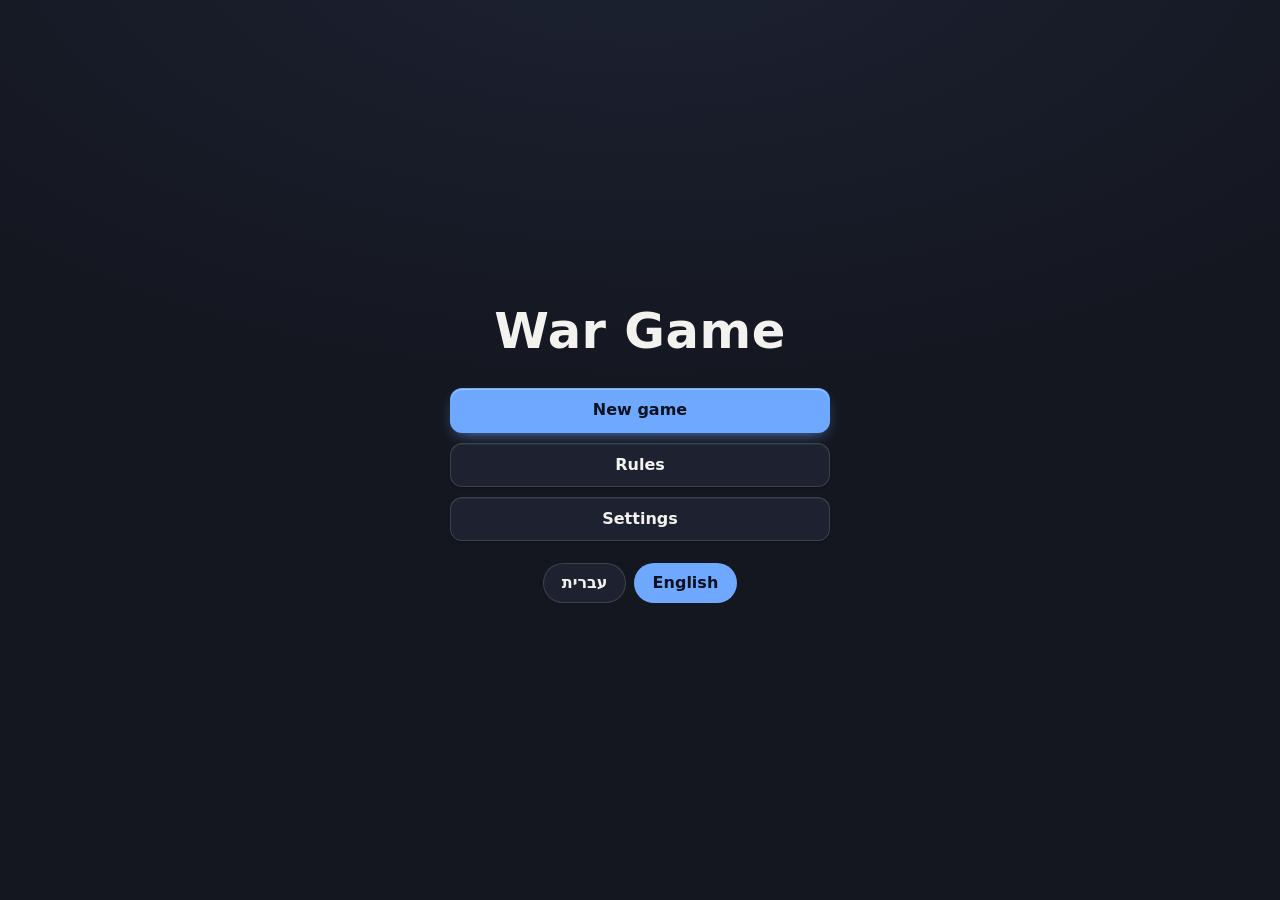
==== src/index.html @ ca71f58c "First push: the version 1 build in docs, a Pages deploy workflow, sources mid-way to version 2 Co-Au" ====
<!DOCTYPE html>
<html lang="en" dir="ltr">
<head>
<meta charset="utf-8">
<meta name="viewport" content="width=device-width, initial-scale=1, viewport-fit=cover, user-scalable=no">
<meta name="apple-mobile-web-app-capable" content="yes">
<meta name="apple-mobile-web-app-status-bar-style" content="black-translucent">
<meta name="mobile-web-app-capable" content="yes">
<meta name="format-detection" content="telephone=no">
<meta name="color-scheme" content="dark">
<meta name="theme-color" content="#141720">
<title>War Game</title>
<link rel="stylesheet" href="style.css">
</head>
<body>

<div id="app">

  <!-- ============================================================= menu -->
  <section id="screen-menu" class="screen screen--menu is-active">
    <div class="menu">
      <h1 class="menu-title" data-i18n="app.title"></h1>
      <div class="menu-buttons">
        <button type="button" id="btn-new" class="btn btn--primary btn--wide" data-i18n="menu.newGame"></button>
        <button type="button" id="btn-continue" class="btn btn--wide" data-i18n="menu.continue" hidden></button>
        <button type="button" id="btn-rules" class="btn btn--wide" data-i18n="menu.rules"></button>
        <button type="button" id="btn-settings" class="btn btn--wide" data-i18n="menu.settings"></button>
      </div>
      <div class="lang-switch" id="lang-switch-menu"></div>
    </div>
  </section>

  <!-- ============================================================= game -->
  <section id="screen-game" class="screen screen--game">
    <div class="game">
      <div class="board-wrap">
        <div id="board" class="board">
          <div id="squares" class="squares"></div>
          <div id="pieces" class="layer pieces"></div>
          <div id="marks" class="layer marks"></div>
          <div id="fx" class="layer fx"></div>
          <div id="banner" class="banner" aria-hidden="true"></div>
        </div>
      </div>

      <aside class="panel">
        <div class="panel-top">
          <div class="turn-line">
            <span id="turn-swatch" class="swatch"></span>
            <span id="turn-name" class="turn-name"></span>
            <span id="turn-number" class="turn-number"></span>
          </div>
          <div class="combo">
            <div class="combo-row">
              <span class="combo-label" data-i18n="panel.used"></span>
              <span id="combo-used" class="chips"></span>
            </div>
            <div class="combo-row">
              <span class="combo-label" data-i18n="panel.available"></span>
              <span id="combo-avail" class="chips"></span>
            </div>
          </div>
          <p id="panel-msg" class="panel-msg" aria-live="polite"></p>
        </div>
        <div class="panel-actions">
          <button type="button" id="btn-heal" class="btn btn--heal" data-i18n="action.heal" hidden></button>
          <button type="button" id="btn-endturn" class="btn btn--primary" data-i18n="game.endTurn"></button>
          <button type="button" id="btn-undo" class="btn" data-i18n="game.undo"></button>
          <button type="button" id="btn-gamemenu" class="btn" data-i18n="game.menu"></button>
        </div>
      </aside>
    </div>
  </section>

  <!-- ============================================================ rules -->
  <section id="screen-rules" class="screen screen--doc">
    <header class="doc-head">
      <button type="button" class="btn btn--ghost btn-back" data-go="menu">
        <span class="icon-back" aria-hidden="true">&#8592;</span>
        <span data-i18n="common.back"></span>
      </button>
      <h2 data-i18n="rules.title"></h2>
    </header>
    <div id="rules-body" class="doc-body"></div>
  </section>

  <!-- ========================================================= settings -->
  <section id="screen-settings" class="screen screen--doc">
    <header class="doc-head">
      <button type="button" class="btn btn--ghost btn-back" data-go="menu">
        <span class="icon-back" aria-hidden="true">&#8592;</span>
        <span data-i18n="common.back"></span>
      </button>
      <h2 data-i18n="settings.title"></h2>
    </header>

    <div class="doc-body">

      <section class="card">
        <h3 data-i18n="settings.language"></h3>
        <div class="lang-switch" id="lang-switch-settings"></div>
      </section>

      <section class="card">
        <h3 data-i18n="settings.presets"></h3>
        <div class="presets" id="presets"></div>
      </section>

      <section class="card">
        <h3 data-i18n="settings.colors"></h3>
        <div class="fields">
          <label class="field">
            <span data-i18n="settings.p0"></span>
            <input type="color" id="set-p0">
          </label>
          <label class="field">
            <span data-i18n="settings.p1"></span>
            <input type="color" id="set-p1">
          </label>
          <label class="field">
            <span data-i18n="settings.sqLight"></span>
            <input type="color" id="set-light">
          </label>
          <label class="field">
            <span data-i18n="settings.sqDark"></span>
            <input type="color" id="set-dark">
          </label>
        </div>
        <label class="switch">
          <input type="checkbox" id="set-random">
          <span data-i18n="settings.randomBoard"></span>
        </label>
        <button type="button" id="btn-reshuffle" class="btn btn--small" data-i18n="settings.reshuffle"></button>
      </section>

      <section class="card">
        <h3 data-i18n="settings.display"></h3>
        <label class="switch">
          <input type="checkbox" id="set-anim">
          <span data-i18n="settings.animations"></span>
        </label>
        <label class="switch">
          <input type="checkbox" id="set-coords">
          <span data-i18n="settings.coordinates"></span>
        </label>
      </section>

      <section class="card">
        <h3 data-i18n="settings.gameRules"></h3>
        <label class="switch">
          <input type="checkbox" id="set-diagfire">
          <span data-i18n="settings.diagonalFire"></span>
        </label>
        <label class="switch">
          <input type="checkbox" id="set-jump">
          <span data-i18n="settings.knightsJump"></span>
        </label>
        <p class="note" data-i18n="settings.rulesNote"></p>
      </section>

      <section class="card">
        <h3 data-i18n="settings.transfer"></h3>
        <p class="note" data-i18n="settings.exportHint"></p>
        <textarea id="export-code" class="code" rows="3" readonly dir="ltr" spellcheck="false"></textarea>
        <div class="row">
          <button type="button" id="btn-export" class="btn btn--small" data-i18n="settings.export"></button>
          <button type="button" id="btn-copy" class="btn btn--small" data-i18n="settings.copy"></button>
        </div>
        <p class="note" data-i18n="settings.importHint"></p>
        <textarea id="import-code" class="code" rows="3" dir="ltr" spellcheck="false"
                  autocapitalize="off" autocomplete="off" autocorrect="off"></textarea>
        <div class="row">
          <button type="button" id="btn-import" class="btn btn--small" data-i18n="settings.import"></button>
          <button type="button" id="btn-paste" class="btn btn--small" data-i18n="settings.paste"></button>
        </div>
        <p id="transfer-msg" class="note note--live" aria-live="polite"></p>
      </section>

    </div>
  </section>

  <!-- ===================================================== merge dialog -->
  <div id="overlay-merge" class="overlay" hidden>
    <div class="dialog" role="dialog" aria-modal="true">
      <h2 data-i18n="merge.title"></h2>
      <div id="merge-piece" class="merge-piece"></div>
      <p data-i18n="merge.text"></p>
      <div id="merge-choices" class="merge-choices"></div>
      <button type="button" id="btn-merge-skip" class="btn btn--wide" data-i18n="merge.keep"></button>
    </div>
  </div>

  <!-- ======================================================== game over -->
  <div id="overlay-over" class="overlay" hidden>
    <div class="dialog dialog--over" role="dialog" aria-modal="true">
      <div id="over-swatch" class="swatch swatch--big"></div>
      <h2 id="over-title"></h2>
      <button type="button" id="btn-again" class="btn btn--primary btn--wide" data-i18n="over.playAgain"></button>
      <button type="button" id="btn-over-menu" class="btn btn--wide" data-i18n="game.menu"></button>
    </div>
  </div>

</div>

<script src="i18n.js"></script>
<script src="icons.js"></script>
<script src="engine.js"></script>
<script src="ui.js"></script>
</body>
</html>
---- src/style.css ----
/* =====================================================================
   War Game - all styles.
   Logical properties everywhere, so the interface mirrors in Hebrew.
   The board itself is always direction: ltr and never mirrors.
   ===================================================================== */

/* ------------------------------------------------------------- tokens -- */

:root {
  /* set from the settings by ui.js */
  --p0: #efe6cf;
  --p0-outline: #1b1d24;
  --p1: #2f3550;
  --p1-outline: #f5f3ee;
  --sq-light: #efe0c3;
  --sq-dark: #a97e57;

  /* the shell */
  --bg: #141720;
  --bg-2: #1e2230;
  --bg-3: #272c3c;
  --fg: #f3f2ef;
  --muted: #a3abbd;
  --line: rgba(255, 255, 255, 0.14);
  --accent: #6fa8ff;
  --accent-ink: #0b1220;
  --accent-soft: rgba(111, 168, 255, 0.34);
  --danger: #e75b4d;
  --danger-soft: rgba(231, 91, 77, 0.34);
  --fire: #eb9b26;
  --fire-soft: rgba(235, 155, 38, 0.34);
  --heal: #4fc38c;

  /* one family for every mark drawn on a square */
  --ring-w: calc(var(--sq) * 0.055);
  --ring-glow: calc(var(--sq) * 0.2);

  /* viewport in px, kept fresh by ui.js; the fallbacks work on their own */
  --vh: 100vh;
  --vw: 100vw;
  /* one board square in px, set by ui.js */
  --sq: 40px;
}

* { box-sizing: border-box; }

html, body {
  margin: 0;
  padding: 0;
  height: 100%;
  background: var(--bg);
  color: var(--fg);
}

body {
  font-family: system-ui, -apple-system, "Segoe UI", Arial, sans-serif;
  font-size: 16px;
  line-height: 1.4;
  overscroll-behavior: none;
}

#app {
  position: fixed;
  inset: 0;
  display: flex;
  touch-action: manipulation;
  -webkit-tap-highlight-color: transparent;
  padding-block-start: env(safe-area-inset-top);
  padding-block-end: env(safe-area-inset-bottom);
  padding-inline-start: env(safe-area-inset-left);
  padding-inline-end: env(safe-area-inset-right);
  background:
    radial-gradient(120% 90% at 50% -10%, #1d2233 0%, var(--bg) 60%);
}

/* ------------------------------------------------------------ screens -- */

.screen { display: none; flex: 1 1 auto; min-width: 0; min-height: 0; }
.screen.is-active { display: flex; }

/* -------------------------------------------------------------- menu --- */

.screen--menu.is-active {
  align-items: center;
  justify-content: center;
  padding: 20px;
}

.menu {
  display: flex;
  flex-direction: column;
  gap: 22px;
  inline-size: min(380px, 100%);
  text-align: center;
}

.menu-title {
  margin: 0;
  font-size: clamp(2rem, 7vw, 3.1rem);
  font-weight: 800;
  letter-spacing: 0.01em;
}

.menu-buttons { display: flex; flex-direction: column; gap: 10px; }

.lang-switch { display: flex; gap: 8px; justify-content: center; flex-wrap: wrap; }

/* ------------------------------------------------------------ buttons -- */

.btn {
  appearance: none;
  -webkit-appearance: none;
  font: inherit;
  font-weight: 600;
  color: var(--fg);
  background: var(--bg-2);
  border: 1px solid var(--line);
  border-radius: 12px;
  padding: 0.62em 1.05em;
  min-block-size: 44px;
  cursor: pointer;
  touch-action: manipulation;
  text-align: center;
  box-shadow:
    inset 0 1px 0 rgba(255, 255, 255, 0.06),
    0 1px 2px rgba(0, 0, 0, 0.3);
  transition: background 0.15s ease, opacity 0.15s ease, box-shadow 0.15s ease;
}
.btn:hover { background: var(--bg-3); }
.btn:active {
  background: var(--bg-3);
  transform: translateY(1px);
  box-shadow: inset 0 1px 2px rgba(0, 0, 0, 0.35);
}
.btn:focus-visible { outline: 2px solid var(--accent); outline-offset: 2px; }
.btn:disabled { opacity: 0.32; cursor: default; transform: none; box-shadow: none; }
.btn--primary {
  background: var(--accent);
  color: var(--accent-ink);
  border-color: transparent;
  font-weight: 700;
  box-shadow:
    inset 0 1px 0 rgba(255, 255, 255, 0.35),
    0 6px 16px -7px rgba(111, 168, 255, 0.85);
}
.btn--primary:hover { background: #8bb9ff; }
.btn--heal {
  background: var(--heal);
  color: #06231a;
  border-color: transparent;
  box-shadow:
    inset 0 1px 0 rgba(255, 255, 255, 0.3),
    0 6px 16px -7px rgba(79, 195, 140, 0.8);
}
.btn--ghost { background: transparent; border-color: transparent; box-shadow: none; }
.btn--wide { inline-size: 100%; }
.btn--small { min-block-size: 38px; padding: 0.42em 0.85em; font-size: 0.92rem; }

.lang-btn {
  appearance: none;
  -webkit-appearance: none;
  font: inherit;
  font-weight: 600;
  color: var(--fg);
  background: var(--bg-2);
  border: 1px solid var(--line);
  border-radius: 999px;
  padding: 0.45em 1.1em;
  min-block-size: 40px;
  cursor: pointer;
}
.lang-btn.is-on { background: var(--accent); color: var(--accent-ink); border-color: transparent; }

.icon-back { display: inline-block; margin-inline-end: 6px; }
[dir="rtl"] .icon-back { transform: scaleX(-1); }

/* --------------------------------------------------------- game layout - */

.game {
  flex: 1 1 auto;
  display: flex;
  align-items: center;
  justify-content: center;
  gap: 14px;
  padding: 10px;
  min-inline-size: 0;
  min-block-size: 0;
  overflow: hidden;
}

.board-wrap {
  --board-size: max(180px, min(calc(var(--vh) - 22px), calc(var(--vw) - 330px)));
  flex: 0 0 auto;
  inline-size: var(--board-size);
  block-size: var(--board-size);
}

.panel {
  flex: 0 1 280px;
  min-inline-size: 190px;
  max-inline-size: 320px;
  max-block-size: 100%;
  display: flex;
  flex-direction: column;
  justify-content: space-between;
  gap: 14px;
  overflow-y: auto;
}

@media (orientation: portrait) {
  .game { flex-direction: column; gap: 10px; }
  .board-wrap {
    --board-size: max(180px, min(calc(var(--vw) - 18px), calc(var(--vh) - 250px)));
  }
  .panel {
    flex: 0 0 auto;
    inline-size: min(100%, 560px);
    max-inline-size: none;
  }
  .panel-actions .btn { flex: 1 1 22%; }
  .panel-actions .btn--primary { flex: 1 1 22%; }
}

/* ---------------------------------------------------------- the board -- */

.board {
  /* the frame is the border: the squares fill the padding box, so the
     square size ui.js measures stays the width of the grid itself */
  --frame-w: clamp(4px, calc(var(--board-size, 480px) * 0.018), 11px);
  position: relative;
  direction: ltr;
  inline-size: 100%;
  block-size: 100%;
  border: var(--frame-w) solid transparent;
  border-radius: 16px;
  background-image: linear-gradient(155deg, #4a5166 0%, #262c3c 46%, #151925 100%);
  overflow: hidden;
  box-shadow:
    0 22px 50px -14px rgba(0, 0, 0, 0.72),
    0 0 0 1px rgba(0, 0, 0, 0.55),
    inset 0 1px 0 rgba(255, 255, 255, 0.1);
  touch-action: manipulation;
  -webkit-user-select: none;
  user-select: none;
  -webkit-touch-callout: none;
}

/* the board sinks into its frame */
.board::after {
  content: "";
  position: absolute;
  inset: 0;
  pointer-events: none;
  z-index: 3;
  box-shadow:
    inset 0 0 0 1px rgba(0, 0, 0, 0.38),
    inset 0 7px 12px -8px rgba(0, 0, 0, 0.75),
    inset 0 -7px 12px -8px rgba(0, 0, 0, 0.45);
}

.squares {
  position: absolute;
  inset: 0;
  display: grid;
  grid-template-columns: repeat(8, 1fr);
  grid-template-rows: repeat(8, 1fr);
}

.sq { position: relative; }
.sq--light { background: var(--sq-light); }
.sq--dark { background: var(--sq-dark); }

.layer { position: absolute; inset: 0; pointer-events: none; }

/* coordinates */
.coord {
  position: absolute;
  font-size: calc(var(--sq) * 0.16);
  font-weight: 600;
  letter-spacing: 0.02em;
  line-height: 1;
  opacity: 0.45;
  pointer-events: none;
}
.coord--file { inset-block-end: 6%; inset-inline-end: 8%; }
.coord--rank { inset-block-start: 6%; inset-inline-start: 8%; }
.sq--light .coord { color: rgba(0, 0, 0, 0.8); }
.sq--dark .coord { color: rgba(255, 255, 255, 0.9); }
.board:not(.board--coords) .coord { display: none; }

/* selection and hover */
.sq--sel {
  box-shadow:
    inset 0 0 0 var(--ring-w) var(--accent),
    inset 0 0 var(--ring-glow) var(--accent-soft);
}
@media (hover: hover) {
  .sq--act:hover::before {
    content: "";
    position: absolute;
    inset: 8%;
    border-radius: 50%;
    box-shadow:
      inset 0 0 0 calc(var(--ring-w) * 0.6) rgba(255, 255, 255, 0.5),
      inset 0 0 var(--ring-glow) rgba(255, 255, 255, 0.16);
  }
}

/* ------------------------------------------------------------- pieces -- */

.pc {
  position: absolute;
  inset-block-start: 0;
  left: 0;
  inline-size: 12.5%;
  block-size: 12.5%;
  display: flex;
  align-items: center;
  justify-content: center;
  transition: transform 0.26s cubic-bezier(0.3, 0.7, 0.3, 1), opacity 0.22s linear;
}
.pc--used .piece { opacity: 0.45; filter: saturate(0.65); }

.piece {
  position: relative;
  display: block;
  inline-size: 88%;
  block-size: 88%;
  filter: drop-shadow(0 2px 3px rgba(0, 0, 0, 0.45));
}
.piece[data-owner="0"] { color: var(--p0); --piece-outline: var(--p0-outline); }
.piece[data-owner="1"] { color: var(--p1); --piece-outline: var(--p1-outline); }

.glyph { display: block; inline-size: 100%; block-size: 100%; overflow: visible; }
.piece > .glyph { position: absolute; inset: 0; }

.piece-sub {
  position: absolute;
  inset-block-start: -7%;
  inset-inline-end: -7%;
  inline-size: 44%;
  block-size: 44%;
}

/* a small pill in the piece's own outline tone: dark on a light piece,
   light on a dark one, so it always reads without shouting */
.badge {
  position: absolute;
  inset-block-end: -3%;
  inset-inline-start: -3%;
  min-inline-size: 34%;
  block-size: 30%;
  display: flex;
  align-items: center;
  justify-content: center;
  padding: 0 0.3em;
  border-radius: 999px;
  background: var(--piece-outline, #171a22);
  box-shadow: 0 0 0 1px rgba(0, 0, 0, 0.22);
  font-size: calc(var(--sq) * 0.2);
  font-weight: 700;
  line-height: 1;
  letter-spacing: -0.01em;
  font-variant-numeric: tabular-nums;
}
.badge--hurt {
  background: #e3a92f;
  color: #2a1a03;
  box-shadow: 0 0 0 1px rgba(0, 0, 0, 0.3);
}

/* -------------------------------------------------------- move marks --- */

.mark {
  position: absolute;
  inset-block-start: 0;
  left: 0;
  inline-size: 12.5%;
  block-size: 12.5%;
}
.mark--move::after {
  content: "";
  position: absolute;
  inset: 38%;
  border-radius: 50%;
  background: rgba(255, 255, 255, 0.8);
  box-shadow:
    0 0 0 1px rgba(0, 0, 0, 0.2),
    0 0 var(--ring-glow) rgba(255, 255, 255, 0.35),
    0 1px 3px rgba(0, 0, 0, 0.4);
}
.mark--attack::after,
.mark--fire::after {
  content: "";
  position: absolute;
  inset: 7%;
  border-radius: 50%;
  border: var(--ring-w) solid var(--danger);
  box-shadow:
    0 0 var(--ring-glow) var(--danger-soft),
    inset 0 0 var(--ring-glow) var(--danger-soft);
}
.mark--fire::after {
  border-color: var(--fire);
  box-shadow:
    0 0 var(--ring-glow) var(--fire-soft),
    inset 0 0 var(--ring-glow) var(--fire-soft);
}
.bowmark {
  position: absolute;
  inset-block-start: 2%;
  inset-inline-end: 2%;
  inline-size: 32%;
  block-size: 32%;
  color: var(--fire);
  --piece-outline: #2a1a05;
  /* the bow itself takes the tap, so a target that may be both attacked and
     fired at still offers the two */
  pointer-events: auto;
  cursor: pointer;
}

/* ---------------------------------------------------------- the panel -- */

.panel-top { display: flex; flex-direction: column; gap: 12px; }

.turn-line {
  display: flex;
  align-items: center;
  gap: 10px;
  background: var(--bg-2);
  border: 1px solid var(--line);
  border-radius: 14px;
  padding: 11px 13px;
  font-weight: 700;
  box-shadow:
    inset 0 1px 0 rgba(255, 255, 255, 0.05),
    0 2px 10px -6px rgba(0, 0, 0, 0.8);
}
.turn-name { flex: 1 1 auto; }
.turn-number { color: var(--muted); font-weight: 600; font-size: 0.9rem; }

.swatch {
  display: inline-block;
  inline-size: 1.25em;
  block-size: 1.25em;
  border-radius: 7px;
  border: 1px solid rgba(255, 255, 255, 0.4);
  flex: 0 0 auto;
}
.swatch--big {
  inline-size: 56px;
  block-size: 56px;
  border-radius: 16px;
  margin-inline: auto;
}

.combo { display: flex; flex-direction: column; gap: 8px; }
.combo-row { display: flex; align-items: center; gap: 8px; flex-wrap: wrap; }
.combo-label { color: var(--muted); font-size: 0.85rem; min-inline-size: 5.5em; }
.chips { display: flex; gap: 6px; flex-wrap: wrap; }

.chip {
  display: inline-flex;
  align-items: center;
  gap: 6px;
  padding: 4px 10px 4px 6px;
  border-radius: 999px;
  background: rgba(255, 255, 255, 0.07);
  border: 1px solid rgba(255, 255, 255, 0.06);
  font-size: 0.85rem;
  font-weight: 600;
}
[dir="rtl"] .chip { padding: 4px 6px 4px 10px; }
.chip--dim { opacity: 0.4; }
.chip-ico {
  position: relative;
  display: block;
  inline-size: 1.65em;
  block-size: 1.65em;
  flex: 0 0 auto;
  color: var(--fg);
  --piece-outline: rgba(0, 0, 0, 0.6);
}

.panel-msg {
  margin: 0;
  min-block-size: 1.3em;
  color: var(--muted);
  font-size: 0.9rem;
  line-height: 1.35;
}

.panel-actions { display: flex; flex-wrap: wrap; gap: 10px; }
.panel-actions .btn { flex: 1 1 45%; }
.panel-actions .btn--primary { flex: 1 1 100%; }
.panel-actions .btn--heal { flex: 1 1 100%; }

/* ----------------------------------------------- rules and settings ---- */

.screen--doc.is-active { flex-direction: column; }

.doc-head {
  display: flex;
  align-items: center;
  gap: 10px;
  padding: 10px 14px;
  border-block-end: 1px solid var(--line);
  flex: 0 0 auto;
}
.doc-head h2 { margin: 0; font-size: 1.15rem; }

.doc-body {
  flex: 1 1 auto;
  overflow-y: auto;
  -webkit-overflow-scrolling: touch;
  padding: 16px 16px 40px;
  inline-size: 100%;
  max-inline-size: 780px;
  margin-inline: auto;
}

.doc-body h3 {
  margin: 1.5em 0 0.4em;
  font-size: 1.1rem;
  color: var(--accent);
}
.doc-body h3:first-child { margin-block-start: 0.2em; }
.doc-body p { margin: 0 0 0.7em; line-height: 1.7; color: #e2e3e8; text-align: start; }
.doc-body ul { margin: 0 0 1em; padding-inline-start: 1.25em; line-height: 1.7; color: #e2e3e8; }
.doc-body li { margin-block-end: 0.25em; }

.rules-table { inline-size: 100%; border-collapse: collapse; margin: 0.3em 0 1em; }
.rules-table th,
.rules-table td {
  text-align: start;
  padding: 9px 10px;
  border-block-end: 1px solid var(--line);
}
.rules-table th { color: var(--muted); font-size: 0.85rem; font-weight: 600; }
.rules-table .num { text-align: center; font-variant-numeric: tabular-nums; }
.rules-table .cell-piece { display: flex; align-items: center; gap: 8px; font-weight: 600; }

.combo-list { display: flex; flex-direction: column; gap: 7px; margin: 0.3em 0 1em; }
.combo-item {
  display: flex;
  align-items: center;
  gap: 8px;
  flex-wrap: wrap;
  background: rgba(255, 255, 255, 0.05);
  border-radius: 12px;
  padding: 8px 10px;
}
.combo-plus { color: var(--muted); }

.card {
  background: var(--bg-2);
  border: 1px solid var(--line);
  border-radius: 16px;
  padding: 14px;
  margin-block-end: 14px;
  display: flex;
  flex-direction: column;
  gap: 10px;
}
.card h3 { margin: 0; font-size: 1rem; color: var(--fg); }

.fields { display: grid; grid-template-columns: repeat(auto-fit, minmax(160px, 1fr)); gap: 10px; }
.field {
  display: flex;
  align-items: center;
  justify-content: space-between;
  gap: 10px;
  background: rgba(255, 255, 255, 0.05);
  border-radius: 12px;
  padding: 8px 10px;
  font-size: 0.92rem;
}
.field input[type="color"] {
  inline-size: 56px;
  block-size: 34px;
  padding: 0;
  border: 1px solid var(--line);
  border-radius: 8px;
  background: none;
  cursor: pointer;
  flex: 0 0 auto;
}

.switch { display: flex; align-items: center; gap: 10px; cursor: pointer; font-size: 0.95rem; }
.switch input { inline-size: 22px; block-size: 22px; accent-color: var(--accent); flex: 0 0 auto; }

.presets { display: grid; grid-template-columns: repeat(auto-fit, minmax(120px, 1fr)); gap: 8px; }
.preset {
  appearance: none;
  -webkit-appearance: none;
  font: inherit;
  font-weight: 600;
  color: var(--fg);
  background: var(--bg-3);
  border: 1px solid var(--line);
  border-radius: 12px;
  padding: 8px;
  cursor: pointer;
  display: flex;
  align-items: center;
  gap: 8px;
  min-block-size: 44px;
}
.preset-swatches { display: flex; flex: 0 0 auto; border-radius: 6px; overflow: hidden; }
.preset-swatches i { inline-size: 12px; block-size: 22px; display: block; }

.note { margin: 0; color: var(--muted); font-size: 0.85rem; line-height: 1.5; }
.note--live { min-block-size: 1.2em; color: var(--accent); }

.code {
  inline-size: 100%;
  font-family: ui-monospace, "SFMono-Regular", Menlo, Consolas, monospace;
  font-size: 0.8rem;
  line-height: 1.4;
  color: var(--fg);
  background: #11141d;
  border: 1px solid var(--line);
  border-radius: 10px;
  padding: 8px;
  resize: vertical;
  word-break: break-all;
}
.row { display: flex; gap: 8px; flex-wrap: wrap; }

/* ---------------------------------------------------------- overlays --- */

.overlay {
  position: absolute;
  inset: 0;
  z-index: 20;
  display: flex;
  align-items: center;
  justify-content: center;
  padding: 16px;
  background: rgba(8, 10, 16, 0.74);
  -webkit-backdrop-filter: blur(3px);
  backdrop-filter: blur(3px);
}
.overlay[hidden] { display: none; }

.dialog {
  inline-size: min(430px, 100%);
  max-block-size: 100%;
  overflow-y: auto;
  background: var(--bg-2);
  border: 1px solid var(--line);
  border-radius: 20px;
  padding: 18px;
  display: flex;
  flex-direction: column;
  gap: 12px;
  text-align: center;
  box-shadow: 0 20px 60px rgba(0, 0, 0, 0.55);
}
.dialog h2 { margin: 0; font-size: 1.25rem; }
.dialog p { margin: 0; color: var(--muted); font-size: 0.92rem; line-height: 1.5; }

.merge-piece {
  position: relative;
  inline-size: 92px;
  block-size: 92px;
  margin-inline: auto;
  display: flex;
  align-items: center;
  justify-content: center;
}
.merge-choices { display: flex; gap: 8px; }
.merge-choice {
  appearance: none;
  -webkit-appearance: none;
  font: inherit;
  color: var(--fg);
  flex: 1 1 0;
  display: flex;
  flex-direction: column;
  align-items: center;
  gap: 6px;
  padding: 10px 6px;
  border-radius: 14px;
  border: 1px solid var(--line);
  background: rgba(255, 255, 255, 0.05);
  cursor: pointer;
}
.merge-choice:hover { background: rgba(255, 255, 255, 0.1); }
.merge-choice .chip-ico {
  inline-size: 44px;
  block-size: 44px;
  color: var(--p-cur, var(--fg));
  --piece-outline: var(--p-cur-outline, rgba(0, 0, 0, 0.6));
}
.merge-name { font-weight: 700; font-size: 0.95rem; }
.merge-stats {
  font-size: 0.74rem;
  color: var(--muted);
  line-height: 1.4;
  font-variant-numeric: tabular-nums;
}

/* ------------------------------------------------------------ effects -- */

.fx { overflow: hidden; }

.float {
  position: absolute;
  font-weight: 800;
  font-size: calc(var(--sq) * 0.4);
  line-height: 1;
  color: #fff;
  text-shadow: 0 1px 3px rgba(0, 0, 0, 0.85);
  animation: floatUp 0.72s ease-out forwards;
  white-space: nowrap;
}
.float--loss { color: #ff8d7f; }
.float--heal { color: #7bf0bb; }

@keyframes floatUp {
  0% { opacity: 0; transform: translate(-50%, -30%) scale(0.85); }
  18% { opacity: 1; }
  100% { opacity: 0; transform: translate(-50%, -165%) scale(1.05); }
}

.shot {
  position: absolute;
  block-size: calc(var(--sq) * 0.085);
  border-radius: 99px;
  background: linear-gradient(90deg, rgba(235, 155, 38, 0), var(--fire));
  transform-origin: 0 50%;
  animation: shotFly 0.26s ease-out forwards;
}
@keyframes shotFly {
  from { transform: rotate(var(--ang)) scaleX(0); opacity: 0.2; }
  to { transform: rotate(var(--ang)) scaleX(1); opacity: 1; }
}

.hitflash {
  position: absolute;
  inset-block-start: 0;
  left: 0;
  inline-size: 12.5%;
  block-size: 12.5%;
  border-radius: 12%;
  background: rgba(255, 255, 255, 0.65);
  animation: flashOut 0.3s ease-out forwards;
}
@keyframes flashOut {
  from { opacity: 0.8; }
  to { opacity: 0; }
}

.ring {
  position: absolute;
  border-radius: 50%;
  border: calc(var(--sq) * 0.06) solid var(--heal);
  animation: ringPulse 0.55s ease-out forwards;
}
@keyframes ringPulse {
  from { transform: scale(0.45); opacity: 0.95; }
  to { transform: scale(1.3); opacity: 0; }
}

.spark {
  position: absolute;
  inline-size: calc(var(--sq) * 0.13);
  block-size: calc(var(--sq) * 0.13);
  border-radius: 50%;
  animation: sparkOut 0.5s ease-out forwards;
}
@keyframes sparkOut {
  from { transform: translate(-50%, -50%) scale(1); opacity: 1; }
  to { transform: translate(calc(-50% + var(--dx)), calc(-50% + var(--dy))) scale(0.2); opacity: 0; }
}

.banner {
  position: absolute;
  inset-block-start: 41%;
  left: 0;
  right: 0;
  block-size: 18%;
  display: flex;
  align-items: center;
  justify-content: center;
  font-size: calc(var(--sq) * 0.5);
  font-weight: 800;
  opacity: 0;
  pointer-events: none;
  box-shadow: 0 6px 24px rgba(0, 0, 0, 0.4);
}
.banner.is-on { animation: bannerSweep 0.75s ease-in-out; }
@keyframes bannerSweep {
  0% { opacity: 0; transform: translateX(-24%); }
  22% { opacity: 1; transform: none; }
  72% { opacity: 1; transform: none; }
  100% { opacity: 0; transform: translateX(24%); }
}

.heal-btn {
  position: absolute;
  inset-block-start: 0;
  left: 0;
  inline-size: 12.5%;
  block-size: 12.5%;
  /* only the pill takes the tap, so the rest of the square still deselects */
  pointer-events: none;
  display: flex;
  align-items: flex-end;
  justify-content: center;
  padding-block-end: 2%;
  background: none;
  border: 0;
  cursor: pointer;
}
.heal-btn span {
  display: block;
  pointer-events: auto;
  padding: 0.15em 0.55em;
  border-radius: 999px;
  background: var(--heal);
  color: #06231a;
  font-size: calc(var(--sq) * 0.24);
  font-weight: 800;
  line-height: 1.5;
  box-shadow: 0 2px 6px rgba(0, 0, 0, 0.5);
  white-space: nowrap;
}

/* --------------------------------------------------- motion switches --- */

.no-anim *,
.no-anim *::before,
.no-anim *::after {
  animation: none !important;
  transition: none !important;
}

@media (prefers-reduced-motion: reduce) {
  *, *::before, *::after {
    animation: none !important;
    transition: none !important;
  }
}
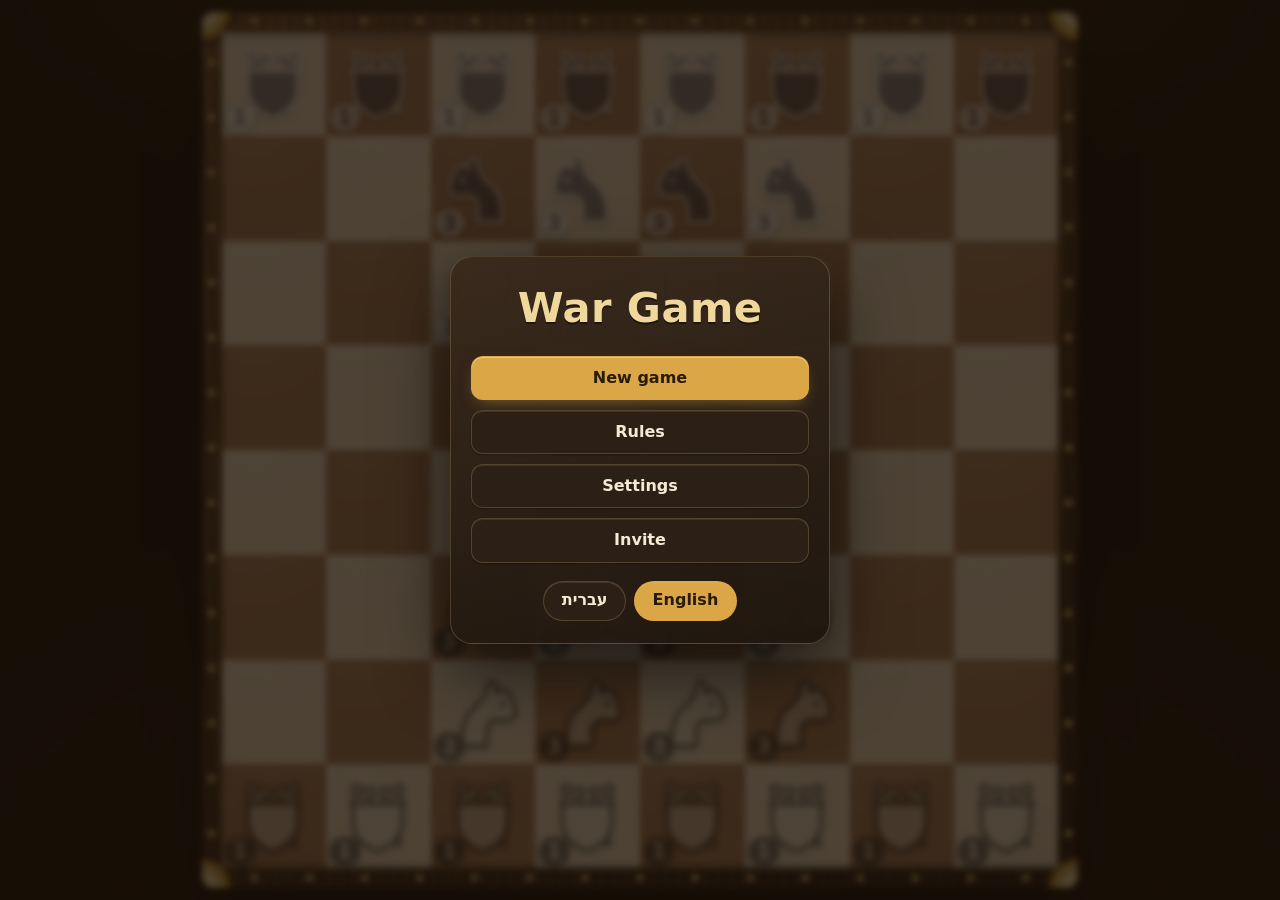
==== commit a1b38a21: "Version 2: health and strength, path movement, archers at range 2 that move and fire, one-window ove" ====
--- a/src/index.html
+++ b/src/index.html
@@ -5,182 +5,227 @@
 <meta name="viewport" content="width=device-width, initial-scale=1, viewport-fit=cover, user-scalable=no">
 <meta name="apple-mobile-web-app-capable" content="yes">
 <meta name="apple-mobile-web-app-status-bar-style" content="black-translucent">
+<meta name="apple-mobile-web-app-title" content="War Game">
 <meta name="mobile-web-app-capable" content="yes">
+<meta name="application-name" content="War Game">
 <meta name="format-detection" content="telephone=no">
 <meta name="color-scheme" content="dark">
-<meta name="theme-color" content="#141720">
+<meta name="theme-color" content="#141821">
 <title>War Game</title>
+<link rel="manifest" href="manifest.webmanifest">
+<link rel="apple-touch-icon" href="icons/apple-touch-icon.png">
+<link rel="icon" href="icons/icon-192.png">
 <link rel="stylesheet" href="style.css">
 </head>
 <body>
 
 <div id="app">
 
-  <!-- ============================================================= menu -->
-  <section id="screen-menu" class="screen screen--menu is-active">
-    <div class="menu">
+  <!-- ====================================================== the board -->
+  <div class="stage">
+    <div class="board-wrap">
+      <div id="board" class="board">
+        <div id="squares" class="squares"></div>
+        <div id="pieces" class="layer pieces"></div>
+        <div id="marks" class="layer marks"></div>
+        <div id="fx" class="layer fx"></div>
+        <div id="ribbon" class="ribbon" aria-hidden="true"><span></span></div>
+      </div>
+    </div>
+
+    <aside id="panel" class="panel" hidden>
+      <div class="panel-top">
+        <div class="turn-line">
+          <span id="turn-swatch" class="swatch"></span>
+          <span id="turn-name" class="turn-name"></span>
+          <span id="turn-number" class="turn-number"></span>
+          <button type="button" id="btn-palette" class="iconbtn" data-i18n-title="game.appearance">
+            <svg viewBox="0 0 24 24" aria-hidden="true" focusable="false">
+              <path d="M12 3a9 9 0 1 0 0 18c1.1 0 1.8-.8 1.8-1.7 0-.5-.2-.9-.5-1.2-.3-.3-.5-.7-.5-1.1 0-.9.8-1.7 1.7-1.7H16c2.8 0 5-2.2 5-5 0-4-4-7.3-9-7.3z"
+                    fill="none" stroke="currentColor" stroke-width="1.7" stroke-linejoin="round"/>
+              <circle cx="7.6" cy="12" r="1.25" fill="currentColor"/>
+              <circle cx="9.9" cy="8.1" r="1.25" fill="currentColor"/>
+              <circle cx="14.4" cy="7.7" r="1.25" fill="currentColor"/>
+              <circle cx="17.5" cy="11" r="1.25" fill="currentColor"/>
+            </svg>
+          </button>
+          <button type="button" id="btn-share" class="iconbtn" data-i18n-title="game.share">
+            <svg viewBox="0 0 24 24" aria-hidden="true" focusable="false">
+              <circle cx="18" cy="5.5" r="2.6" fill="none" stroke="currentColor" stroke-width="1.7"/>
+              <circle cx="6" cy="12" r="2.6" fill="none" stroke="currentColor" stroke-width="1.7"/>
+              <circle cx="18" cy="18.5" r="2.6" fill="none" stroke="currentColor" stroke-width="1.7"/>
+              <path d="M8.4 10.8 15.6 6.8 M8.4 13.2 15.6 17.2" fill="none"
+                    stroke="currentColor" stroke-width="1.7" stroke-linecap="round"/>
+            </svg>
+          </button>
+        </div>
+        <div class="combo">
+          <div class="combo-row">
+            <span class="combo-label" data-i18n="panel.used"></span>
+            <span id="combo-used" class="chips"></span>
+          </div>
+          <div class="combo-row">
+            <span class="combo-label" data-i18n="panel.available"></span>
+            <span id="combo-avail" class="chips"></span>
+          </div>
+        </div>
+        <p id="panel-msg" class="panel-msg" aria-live="polite"></p>
+      </div>
+      <div class="panel-actions">
+        <button type="button" id="btn-heal" class="btn btn--heal" data-i18n="action.heal" hidden></button>
+        <button type="button" id="btn-endturn" class="btn btn--primary" data-i18n="game.endTurn"></button>
+        <button type="button" id="btn-undo" class="btn" data-i18n="game.undo"></button>
+        <button type="button" id="btn-gamemenu" class="btn" data-i18n="game.menu"></button>
+      </div>
+    </aside>
+  </div>
+
+  <!-- ======================================================= the menu -->
+  <div id="ov-menu" class="overlay overlay--menu" hidden>
+    <div class="menu card-pop" role="dialog" aria-modal="true">
       <h1 class="menu-title" data-i18n="app.title"></h1>
-      <div class="menu-buttons">
+      <div class="menu-buttons" id="menu-buttons">
         <button type="button" id="btn-new" class="btn btn--primary btn--wide" data-i18n="menu.newGame"></button>
-        <button type="button" id="btn-continue" class="btn btn--wide" data-i18n="menu.continue" hidden></button>
+        <button type="button" id="btn-resume" class="btn btn--wide" data-i18n="menu.resume" hidden></button>
         <button type="button" id="btn-rules" class="btn btn--wide" data-i18n="menu.rules"></button>
         <button type="button" id="btn-settings" class="btn btn--wide" data-i18n="menu.settings"></button>
+        <button type="button" id="btn-invite" class="btn btn--wide" data-i18n="menu.invite"></button>
+      </div>
+      <div class="menu-confirm" id="menu-confirm" hidden>
+        <p data-i18n="menu.confirmNew"></p>
+        <button type="button" id="btn-new-yes" class="btn btn--primary btn--wide" data-i18n="menu.confirmStart"></button>
+        <button type="button" id="btn-new-no" class="btn btn--wide" data-i18n="menu.confirmBack"></button>
       </div>
       <div class="lang-switch" id="lang-switch-menu"></div>
     </div>
-  </section>
-
-  <!-- ============================================================= game -->
-  <section id="screen-game" class="screen screen--game">
-    <div class="game">
-      <div class="board-wrap">
-        <div id="board" class="board">
-          <div id="squares" class="squares"></div>
-          <div id="pieces" class="layer pieces"></div>
-          <div id="marks" class="layer marks"></div>
-          <div id="fx" class="layer fx"></div>
-          <div id="banner" class="banner" aria-hidden="true"></div>
-        </div>
-      </div>
-
-      <aside class="panel">
-        <div class="panel-top">
-          <div class="turn-line">
-            <span id="turn-swatch" class="swatch"></span>
-            <span id="turn-name" class="turn-name"></span>
-            <span id="turn-number" class="turn-number"></span>
-          </div>
-          <div class="combo">
-            <div class="combo-row">
-              <span class="combo-label" data-i18n="panel.used"></span>
-              <span id="combo-used" class="chips"></span>
-            </div>
-            <div class="combo-row">
-              <span class="combo-label" data-i18n="panel.available"></span>
-              <span id="combo-avail" class="chips"></span>
-            </div>
-          </div>
-          <p id="panel-msg" class="panel-msg" aria-live="polite"></p>
-        </div>
-        <div class="panel-actions">
-          <button type="button" id="btn-heal" class="btn btn--heal" data-i18n="action.heal" hidden></button>
-          <button type="button" id="btn-endturn" class="btn btn--primary" data-i18n="game.endTurn"></button>
-          <button type="button" id="btn-undo" class="btn" data-i18n="game.undo"></button>
-          <button type="button" id="btn-gamemenu" class="btn" data-i18n="game.menu"></button>
-        </div>
-      </aside>
-    </div>
-  </section>
-
-  <!-- ============================================================ rules -->
-  <section id="screen-rules" class="screen screen--doc">
-    <header class="doc-head">
-      <button type="button" class="btn btn--ghost btn-back" data-go="menu">
-        <span class="icon-back" aria-hidden="true">&#8592;</span>
-        <span data-i18n="common.back"></span>
-      </button>
-      <h2 data-i18n="rules.title"></h2>
-    </header>
-    <div id="rules-body" class="doc-body"></div>
-  </section>
-
-  <!-- ========================================================= settings -->
-  <section id="screen-settings" class="screen screen--doc">
-    <header class="doc-head">
-      <button type="button" class="btn btn--ghost btn-back" data-go="menu">
-        <span class="icon-back" aria-hidden="true">&#8592;</span>
-        <span data-i18n="common.back"></span>
-      </button>
-      <h2 data-i18n="settings.title"></h2>
-    </header>
-
-    <div class="doc-body">
-
-      <section class="card">
-        <h3 data-i18n="settings.language"></h3>
-        <div class="lang-switch" id="lang-switch-settings"></div>
-      </section>
-
-      <section class="card">
-        <h3 data-i18n="settings.presets"></h3>
-        <div class="presets" id="presets"></div>
-      </section>
-
-      <section class="card">
-        <h3 data-i18n="settings.colors"></h3>
-        <div class="fields">
-          <label class="field">
-            <span data-i18n="settings.p0"></span>
-            <input type="color" id="set-p0">
-          </label>
-          <label class="field">
-            <span data-i18n="settings.p1"></span>
-            <input type="color" id="set-p1">
-          </label>
-          <label class="field">
-            <span data-i18n="settings.sqLight"></span>
-            <input type="color" id="set-light">
-          </label>
-          <label class="field">
-            <span data-i18n="settings.sqDark"></span>
-            <input type="color" id="set-dark">
-          </label>
-        </div>
-        <label class="switch">
-          <input type="checkbox" id="set-random">
-          <span data-i18n="settings.randomBoard"></span>
-        </label>
-        <button type="button" id="btn-reshuffle" class="btn btn--small" data-i18n="settings.reshuffle"></button>
-      </section>
-
-      <section class="card">
-        <h3 data-i18n="settings.display"></h3>
-        <label class="switch">
-          <input type="checkbox" id="set-anim">
-          <span data-i18n="settings.animations"></span>
-        </label>
-        <label class="switch">
-          <input type="checkbox" id="set-coords">
-          <span data-i18n="settings.coordinates"></span>
-        </label>
-      </section>
-
-      <section class="card">
-        <h3 data-i18n="settings.gameRules"></h3>
-        <label class="switch">
-          <input type="checkbox" id="set-diagfire">
-          <span data-i18n="settings.diagonalFire"></span>
-        </label>
-        <label class="switch">
-          <input type="checkbox" id="set-jump">
-          <span data-i18n="settings.knightsJump"></span>
-        </label>
-        <p class="note" data-i18n="settings.rulesNote"></p>
-      </section>
-
-      <section class="card">
-        <h3 data-i18n="settings.transfer"></h3>
-        <p class="note" data-i18n="settings.exportHint"></p>
-        <textarea id="export-code" class="code" rows="3" readonly dir="ltr" spellcheck="false"></textarea>
-        <div class="row">
-          <button type="button" id="btn-export" class="btn btn--small" data-i18n="settings.export"></button>
-          <button type="button" id="btn-copy" class="btn btn--small" data-i18n="settings.copy"></button>
-        </div>
-        <p class="note" data-i18n="settings.importHint"></p>
-        <textarea id="import-code" class="code" rows="3" dir="ltr" spellcheck="false"
-                  autocapitalize="off" autocomplete="off" autocorrect="off"></textarea>
-        <div class="row">
-          <button type="button" id="btn-import" class="btn btn--small" data-i18n="settings.import"></button>
-          <button type="button" id="btn-paste" class="btn btn--small" data-i18n="settings.paste"></button>
-        </div>
-        <p id="transfer-msg" class="note note--live" aria-live="polite"></p>
-      </section>
-
-    </div>
-  </section>
-
-  <!-- ===================================================== merge dialog -->
-  <div id="overlay-merge" class="overlay" hidden>
+  </div>
+
+  <!-- ====================================================== the rules -->
+  <div id="ov-rules" class="overlay overlay--sheet" hidden>
+    <section class="sheet" role="dialog" aria-modal="true">
+      <header class="sheet-head">
+        <h2 data-i18n="rules.title"></h2>
+        <button type="button" class="iconbtn btn-close" data-close="rules" data-i18n-title="common.close">
+          <svg viewBox="0 0 24 24" aria-hidden="true" focusable="false">
+            <path d="M6 6 18 18 M18 6 6 18" fill="none" stroke="currentColor"
+                  stroke-width="2" stroke-linecap="round"/>
+          </svg>
+        </button>
+      </header>
+      <div id="rules-body" class="doc-body"></div>
+    </section>
+  </div>
+
+  <!-- =================================================== the settings -->
+  <div id="ov-settings" class="overlay overlay--drawer" hidden>
+    <section class="drawer" role="dialog" aria-modal="true">
+      <header class="sheet-head">
+        <h2 data-i18n="settings.title"></h2>
+        <button type="button" class="iconbtn btn-close" data-close="settings" data-i18n-title="common.close">
+          <svg viewBox="0 0 24 24" aria-hidden="true" focusable="false">
+            <path d="M6 6 18 18 M18 6 6 18" fill="none" stroke="currentColor"
+                  stroke-width="2" stroke-linecap="round"/>
+          </svg>
+        </button>
+      </header>
+
+      <div class="drawer-body" id="settings-body">
+
+        <section class="card" id="card-appearance">
+          <h3 data-i18n="settings.appearance"></h3>
+          <div class="themes" id="themes"></div>
+
+          <h4 data-i18n="settings.colors"></h4>
+          <div class="fields">
+            <label class="field">
+              <span data-i18n="settings.p0"></span>
+              <input type="color" id="set-p0">
+            </label>
+            <label class="field">
+              <span data-i18n="settings.p1"></span>
+              <input type="color" id="set-p1">
+            </label>
+            <label class="field">
+              <span data-i18n="settings.sqLight"></span>
+              <input type="color" id="set-light">
+            </label>
+            <label class="field">
+              <span data-i18n="settings.sqDark"></span>
+              <input type="color" id="set-dark">
+            </label>
+          </div>
+
+          <h4 data-i18n="settings.presets"></h4>
+          <div class="presets" id="presets"></div>
+
+          <label class="switch">
+            <input type="checkbox" id="set-random">
+            <span data-i18n="settings.randomBoard"></span>
+          </label>
+          <button type="button" id="btn-reshuffle" class="btn btn--small" data-i18n="settings.reshuffle"></button>
+
+          <label class="switch">
+            <input type="checkbox" id="set-anim">
+            <span data-i18n="settings.animations"></span>
+          </label>
+          <label class="switch">
+            <input type="checkbox" id="set-coords">
+            <span data-i18n="settings.coordinates"></span>
+          </label>
+        </section>
+
+        <section class="card">
+          <h3 data-i18n="settings.rules"></h3>
+          <label class="switch">
+            <input type="checkbox" id="set-diagmoves">
+            <span data-i18n="settings.diagonalMoves"></span>
+          </label>
+          <p class="note" data-i18n="settings.rulesNote"></p>
+        </section>
+
+        <section class="card">
+          <h3 data-i18n="settings.language"></h3>
+          <div class="lang-switch" id="lang-switch-settings"></div>
+        </section>
+
+        <section class="card">
+          <h3 data-i18n="settings.transfer"></h3>
+          <p class="note" data-i18n="settings.exportHint"></p>
+          <textarea id="export-code" class="code" rows="3" readonly dir="ltr" spellcheck="false"></textarea>
+          <div class="row">
+            <button type="button" id="btn-export" class="btn btn--small" data-i18n="settings.export"></button>
+            <button type="button" id="btn-copy" class="btn btn--small" data-i18n="settings.copy"></button>
+          </div>
+          <p class="note" data-i18n="settings.importHint"></p>
+          <textarea id="import-code" class="code" rows="3" dir="ltr" spellcheck="false"
+                    autocapitalize="off" autocomplete="off" autocorrect="off"></textarea>
+          <div class="row">
+            <button type="button" id="btn-import" class="btn btn--small" data-i18n="settings.import"></button>
+            <button type="button" id="btn-paste" class="btn btn--small" data-i18n="settings.paste"></button>
+          </div>
+          <p id="transfer-msg" class="note note--live" aria-live="polite"></p>
+        </section>
+
+      </div>
+    </section>
+  </div>
+
+  <!-- ===================================================== the invite -->
+  <div id="ov-invite" class="overlay" hidden>
+    <div class="dialog" role="dialog" aria-modal="true">
+      <h2 data-i18n="invite.title"></h2>
+      <div class="row row--center" id="invite-tabs">
+        <button type="button" id="btn-invite-game" class="btn btn--small" data-i18n="invite.shareGame" hidden></button>
+      </div>
+      <pre id="invite-text" class="code invite-text"></pre>
+      <p id="invite-msg" class="note note--live" aria-live="polite"></p>
+      <button type="button" id="btn-invite-copy" class="btn btn--primary btn--wide" data-i18n="invite.copy"></button>
+      <button type="button" class="btn btn--wide" data-close="invite" data-i18n="common.close"></button>
+    </div>
+  </div>
+
+  <!-- ====================================================== the merge -->
+  <div id="ov-merge" class="overlay" hidden>
     <div class="dialog" role="dialog" aria-modal="true">
       <h2 data-i18n="merge.title"></h2>
       <div id="merge-piece" class="merge-piece"></div>
@@ -190,8 +235,8 @@
     </div>
   </div>
 
-  <!-- ======================================================== game over -->
-  <div id="overlay-over" class="overlay" hidden>
+  <!-- ================================================== the game over -->
+  <div id="ov-over" class="overlay" hidden>
     <div class="dialog dialog--over" role="dialog" aria-modal="true">
       <div id="over-swatch" class="swatch swatch--big"></div>
       <h2 id="over-title"></h2>
@@ -203,6 +248,7 @@
 </div>
 
 <script src="i18n.js"></script>
+<script src="themes.js"></script>
 <script src="icons.js"></script>
 <script src="engine.js"></script>
 <script src="ui.js"></script>
--- a/src/style.css
+++ b/src/style.css
@@ -2,6 +2,16 @@
    War Game - all styles.
    Logical properties everywhere, so the interface mirrors in Hebrew.
    The board itself is always direction: ltr and never mirrors.
+
+   Order: tokens, shell, stage and board, pieces, marks, panel, overlays
+   (menu card, rules sheet, settings drawer, dialogs), form widgets,
+   EFFECTS (the animations), THEME SHELL (the tone of the page and the
+   panel per theme), THEME DECORATION (the board of each theme),
+   motion switches.
+
+   Every surface, every text color and every corner radius here is a token,
+   so a theme block can turn the whole interface parchment, paper, neon or
+   candy without touching the rules above it.
    ===================================================================== */
 
 /* ------------------------------------------------------------- tokens -- */
@@ -16,7 +26,7 @@
   --sq-dark: #a97e57;
 
   /* the shell */
-  --bg: #141720;
+  --bg: #141821;
   --bg-2: #1e2230;
   --bg-3: #272c3c;
   --fg: #f3f2ef;
@@ -31,16 +41,64 @@
   --fire-soft: rgba(235, 155, 38, 0.34);
   --heal: #4fc38c;
 
+  /* surfaces, text and shape - every theme block rewrites these */
+  --fg-2: #e2e3e8;
+  --soft: rgba(255, 255, 255, 0.055);
+  --soft-2: rgba(255, 255, 255, 0.12);
+  --card-bg: rgba(23, 27, 38, 0.92);
+  --code-bg: #11141d;
+  --scrim: rgba(8, 10, 16, 0.72);
+  --btn-inset: inset 0 1px 0 rgba(255, 255, 255, 0.06);
+  --btn-drop: 0 1px 2px rgba(0, 0, 0, 0.3);
+  --ov-shadow: 0 26px 70px rgba(0, 0, 0, 0.6);
+  --r-btn: 12px;
+  --r-pill: 999px;
+  --r-card: 20px;
+  --r-board: 16px;
+  --app-bg: radial-gradient(120% 90% at 50% -10%, #1d2233 0%, var(--bg) 60%);
+  --board-shadow:
+    0 22px 50px -14px rgba(0, 0, 0, 0.72),
+    0 0 0 1px rgba(0, 0, 0, 0.55),
+    inset 0 1px 0 rgba(255, 255, 255, 0.1);
+  --frame-mult: 0.019;
+  --frame-max: 12px;
+
+  /* the piece in its square and the badges on it */
+  --pc-size: 80%;
+  --pc-shadow: drop-shadow(0 2px 3px rgba(0, 0, 0, 0.45));
+  --pc-shadow-hi: drop-shadow(0 6px 8px rgba(0, 0, 0, 0.55));
+  /* --badge-bg and --badge-fg are deliberately left unset: a badge falls back
+     to the owner's own outline color, and only a theme that wants one fixed
+     badge for both players sets them */
+  --badge-ring: 0 0 0 1px rgba(0, 0, 0, 0.25);
+  --badge-r: 999px;
+  --hurt-bg: #e3a92f;
+  --hurt-fg: #2a1a03;
+  --str-bg: #7a1f1f;
+  --str-fg: #ffe9e0;
+
   /* one family for every mark drawn on a square */
   --ring-w: calc(var(--sq) * 0.055);
   --ring-glow: calc(var(--sq) * 0.2);
+  --dot-core: #fff;
+  --dot-halo: rgba(0, 0, 0, 0.45);
 
   /* viewport in px, kept fresh by ui.js; the fallbacks work on their own */
   --vh: 100vh;
   --vw: 100vw;
   /* one board square in px, set by ui.js */
   --sq: 40px;
-}
+
+  /* room the panel takes beside the board and under it */
+  --side-space: 330px;
+  --below-space: 250px;
+
+  --ov-fast: 0.16s;
+  --ov-slow: 0.23s;
+}
+
+/* with no game running the board has the whole stage to itself */
+body.no-game { --side-space: 48px; --below-space: 48px; }
 
 * { box-sizing: border-box; }
 
@@ -69,41 +127,9 @@
   padding-block-end: env(safe-area-inset-bottom);
   padding-inline-start: env(safe-area-inset-left);
   padding-inline-end: env(safe-area-inset-right);
-  background:
-    radial-gradient(120% 90% at 50% -10%, #1d2233 0%, var(--bg) 60%);
-}
-
-/* ------------------------------------------------------------ screens -- */
-
-.screen { display: none; flex: 1 1 auto; min-width: 0; min-height: 0; }
-.screen.is-active { display: flex; }
-
-/* -------------------------------------------------------------- menu --- */
-
-.screen--menu.is-active {
-  align-items: center;
-  justify-content: center;
-  padding: 20px;
-}
-
-.menu {
-  display: flex;
-  flex-direction: column;
-  gap: 22px;
-  inline-size: min(380px, 100%);
-  text-align: center;
-}
-
-.menu-title {
-  margin: 0;
-  font-size: clamp(2rem, 7vw, 3.1rem);
-  font-weight: 800;
-  letter-spacing: 0.01em;
-}
-
-.menu-buttons { display: flex; flex-direction: column; gap: 10px; }
-
-.lang-switch { display: flex; gap: 8px; justify-content: center; flex-wrap: wrap; }
+  background: var(--app-bg);
+  transition: background 0.3s ease;
+}
 
 /* ------------------------------------------------------------ buttons -- */
 
@@ -115,16 +141,15 @@
   color: var(--fg);
   background: var(--bg-2);
   border: 1px solid var(--line);
-  border-radius: 12px;
+  border-radius: var(--r-btn);
   padding: 0.62em 1.05em;
   min-block-size: 44px;
   cursor: pointer;
   touch-action: manipulation;
   text-align: center;
-  box-shadow:
-    inset 0 1px 0 rgba(255, 255, 255, 0.06),
-    0 1px 2px rgba(0, 0, 0, 0.3);
-  transition: background 0.15s ease, opacity 0.15s ease, box-shadow 0.15s ease;
+  box-shadow: var(--btn-inset), var(--btn-drop);
+  transition: background 0.15s ease, opacity 0.15s ease,
+              box-shadow 0.15s ease, transform 0.11s ease;
 }
 .btn:hover { background: var(--bg-3); }
 .btn:active {
@@ -141,9 +166,9 @@
   font-weight: 700;
   box-shadow:
     inset 0 1px 0 rgba(255, 255, 255, 0.35),
-    0 6px 16px -7px rgba(111, 168, 255, 0.85);
-}
-.btn--primary:hover { background: #8bb9ff; }
+    0 6px 16px -7px var(--accent-soft);
+}
+.btn--primary:hover { filter: brightness(1.12); }
 .btn--heal {
   background: var(--heal);
   color: #06231a;
@@ -152,10 +177,32 @@
     inset 0 1px 0 rgba(255, 255, 255, 0.3),
     0 6px 16px -7px rgba(79, 195, 140, 0.8);
 }
-.btn--ghost { background: transparent; border-color: transparent; box-shadow: none; }
 .btn--wide { inline-size: 100%; }
 .btn--small { min-block-size: 38px; padding: 0.42em 0.85em; font-size: 0.92rem; }
-
+.btn--small.is-on { background: var(--accent); color: var(--accent-ink); border-color: transparent; }
+
+.iconbtn {
+  appearance: none;
+  -webkit-appearance: none;
+  flex: 0 0 auto;
+  inline-size: 36px;
+  block-size: 36px;
+  display: inline-flex;
+  align-items: center;
+  justify-content: center;
+  padding: 0;
+  color: var(--fg);
+  background: var(--soft);
+  border: 1px solid var(--line);
+  border-radius: calc(var(--r-btn) - 2px);
+  cursor: pointer;
+  transition: background 0.15s ease, transform 0.12s ease;
+}
+.iconbtn:hover { background: var(--soft-2); transform: translateY(-1px); }
+.iconbtn:focus-visible { outline: 2px solid var(--accent); outline-offset: 2px; }
+.iconbtn svg { inline-size: 21px; block-size: 21px; display: block; }
+
+.lang-switch { display: flex; gap: 8px; justify-content: center; flex-wrap: wrap; }
 .lang-btn {
   appearance: none;
   -webkit-appearance: none;
@@ -164,19 +211,17 @@
   color: var(--fg);
   background: var(--bg-2);
   border: 1px solid var(--line);
-  border-radius: 999px;
+  border-radius: var(--r-pill);
   padding: 0.45em 1.1em;
   min-block-size: 40px;
   cursor: pointer;
+  box-shadow: var(--btn-inset);
 }
 .lang-btn.is-on { background: var(--accent); color: var(--accent-ink); border-color: transparent; }
 
-.icon-back { display: inline-block; margin-inline-end: 6px; }
-[dir="rtl"] .icon-back { transform: scaleX(-1); }
-
-/* --------------------------------------------------------- game layout - */
-
-.game {
+/* --------------------------------------------------- stage and board --- */
+
+.stage {
   flex: 1 1 auto;
   display: flex;
   align-items: center;
@@ -189,56 +234,31 @@
 }
 
 .board-wrap {
-  --board-size: max(180px, min(calc(var(--vh) - 22px), calc(var(--vw) - 330px)));
+  --board-size: max(180px, min(calc(var(--vh) - 24px), calc(var(--vw) - var(--side-space))));
   flex: 0 0 auto;
   inline-size: var(--board-size);
   block-size: var(--board-size);
-}
-
-.panel {
-  flex: 0 1 280px;
-  min-inline-size: 190px;
-  max-inline-size: 320px;
-  max-block-size: 100%;
-  display: flex;
-  flex-direction: column;
-  justify-content: space-between;
-  gap: 14px;
-  overflow-y: auto;
-}
-
-@media (orientation: portrait) {
-  .game { flex-direction: column; gap: 10px; }
-  .board-wrap {
-    --board-size: max(180px, min(calc(var(--vw) - 18px), calc(var(--vh) - 250px)));
-  }
-  .panel {
-    flex: 0 0 auto;
-    inline-size: min(100%, 560px);
-    max-inline-size: none;
-  }
-  .panel-actions .btn { flex: 1 1 22%; }
-  .panel-actions .btn--primary { flex: 1 1 22%; }
-}
-
-/* ---------------------------------------------------------- the board -- */
+  /* no transition on the size: ui.js measures the square from the board and
+     a size in flight would leave --sq behind */
+}
 
 .board {
   /* the frame is the border: the squares fill the padding box, so the
      square size ui.js measures stays the width of the grid itself */
-  --frame-w: clamp(4px, calc(var(--board-size, 480px) * 0.018), 11px);
+  --frame-w: clamp(4px, calc(var(--board-size, 480px) * var(--frame-mult)), var(--frame-max));
   position: relative;
   direction: ltr;
   inline-size: 100%;
   block-size: 100%;
   border: var(--frame-w) solid transparent;
-  border-radius: 16px;
+  border-radius: var(--r-board);
+  /* the frame is the transparent border: every background layer is laid out
+     over the border box, so a theme can decorate the band itself */
+  background-origin: border-box;
+  background-clip: border-box;
   background-image: linear-gradient(155deg, #4a5166 0%, #262c3c 46%, #151925 100%);
   overflow: hidden;
-  box-shadow:
-    0 22px 50px -14px rgba(0, 0, 0, 0.72),
-    0 0 0 1px rgba(0, 0, 0, 0.55),
-    inset 0 1px 0 rgba(255, 255, 255, 0.1);
+  box-shadow: var(--board-shadow);
   touch-action: manipulation;
   -webkit-user-select: none;
   user-select: none;
@@ -251,11 +271,11 @@
   position: absolute;
   inset: 0;
   pointer-events: none;
-  z-index: 3;
-  box-shadow:
+  z-index: 6;
+  box-shadow: var(--board-sink,
     inset 0 0 0 1px rgba(0, 0, 0, 0.38),
     inset 0 7px 12px -8px rgba(0, 0, 0, 0.75),
-    inset 0 -7px 12px -8px rgba(0, 0, 0, 0.45);
+    inset 0 -7px 12px -8px rgba(0, 0, 0, 0.45));
 }
 
 .squares {
@@ -266,11 +286,47 @@
   grid-template-rows: repeat(8, 1fr);
 }
 
+/* the one overlay drawn over the whole grid and under the pieces: the
+   vignette, the grain, the scanlines - each theme fills it in. It is taken
+   out of the grid flow, so it never counts as a ninth column. */
+.squares::after {
+  content: "";
+  position: absolute;
+  inset: 0;
+  z-index: 1;
+  pointer-events: none;
+  background: var(--board-veil, none);
+  mix-blend-mode: var(--board-veil-blend, normal);
+  opacity: var(--board-veil-op, 1);
+}
+
 .sq { position: relative; }
 .sq--light { background: var(--sq-light); }
 .sq--dark { background: var(--sq-dark); }
 
+/* the stack inside the board, from the squares up:
+   1 the theme veil over the grid, 2 the pieces, 3 the marks, 4 the effects,
+   5 the theme's veil over everything, 6 the frame's inner bevel, 7 the ribbon */
 .layer { position: absolute; inset: 0; pointer-events: none; }
+.pieces { z-index: 2; }
+.marks { z-index: 3; }
+.fx { z-index: 4; }
+
+/* the theme's overlay above the pieces: scanlines, bloom, a vignette */
+.board::before {
+  content: "";
+  position: absolute;
+  inset: 0;
+  z-index: 5;
+  pointer-events: none;
+  background: var(--board-over, none);
+  mix-blend-mode: var(--board-over-blend, normal);
+  opacity: var(--board-over-op, 1);
+}
+
+/* with no game on it the board is only a backdrop */
+body.no-game .board { pointer-events: none; }
+body.no-game .pieces { opacity: 0.55; filter: saturate(0.85); }
 
 /* coordinates */
 .coord {
@@ -281,6 +337,7 @@
   line-height: 1;
   opacity: 0.45;
   pointer-events: none;
+  z-index: 2;
 }
 .coord--file { inset-block-end: 6%; inset-inline-end: 8%; }
 .coord--rank { inset-block-start: 6%; inset-inline-start: 8%; }
@@ -288,21 +345,26 @@
 .sq--dark .coord { color: rgba(255, 255, 255, 0.9); }
 .board:not(.board--coords) .coord { display: none; }
 
-/* selection and hover */
+/* selection and the pieces that may still act */
 .sq--sel {
+  z-index: 2;
   box-shadow:
     inset 0 0 0 var(--ring-w) var(--accent),
-    inset 0 0 var(--ring-glow) var(--accent-soft);
-}
+    inset 0 0 var(--ring-glow) var(--accent-soft),
+    inset 0 0 0 calc(var(--ring-w) + 1px) rgba(0, 0, 0, 0.35);
+}
+/* on a pointer device, hovering a piece that may still act rings it */
 @media (hover: hover) {
-  .sq--act:hover::before {
+  .sq--act:hover::after {
     content: "";
     position: absolute;
-    inset: 8%;
+    inset: 7%;
+    pointer-events: none;
     border-radius: 50%;
     box-shadow:
-      inset 0 0 0 calc(var(--ring-w) * 0.6) rgba(255, 255, 255, 0.5),
-      inset 0 0 var(--ring-glow) rgba(255, 255, 255, 0.16);
+      inset 0 0 0 calc(var(--ring-w) * 0.55) rgba(255, 255, 255, 0.55),
+      inset 0 0 var(--ring-glow) rgba(255, 255, 255, 0.18),
+      inset 0 0 0 calc(var(--ring-w) * 0.55 + 1px) rgba(0, 0, 0, 0.28);
   }
 }
 
@@ -317,16 +379,17 @@
   display: flex;
   align-items: center;
   justify-content: center;
-  transition: transform 0.26s cubic-bezier(0.3, 0.7, 0.3, 1), opacity 0.22s linear;
-}
-.pc--used .piece { opacity: 0.45; filter: saturate(0.65); }
+  transition: transform 0.24s cubic-bezier(0.34, 0.72, 0.28, 1), opacity 0.2s linear;
+}
+.pc--used .piece { opacity: 0.42; filter: saturate(0.55) brightness(0.92); }
 
 .piece {
   position: relative;
   display: block;
-  inline-size: 88%;
-  block-size: 88%;
-  filter: drop-shadow(0 2px 3px rgba(0, 0, 0, 0.45));
+  inline-size: var(--pc-size);
+  block-size: var(--pc-size);
+  filter: var(--pc-shadow);
+  transition: transform 0.15s cubic-bezier(0.3, 1.3, 0.5, 1), filter 0.15s ease;
 }
 .piece[data-owner="0"] { color: var(--p0); --piece-outline: var(--p0-outline); }
 .piece[data-owner="1"] { color: var(--p1); --piece-outline: var(--p1-outline); }
@@ -342,31 +405,57 @@
   block-size: 44%;
 }
 
-/* a small pill in the piece's own outline tone: dark on a light piece,
-   light on a dark one, so it always reads without shouting */
+/* the bow of a piece that moved one step and kept its shot */
+.piece-bow {
+  position: absolute;
+  inset-block-start: -6%;
+  inset-inline-start: -6%;
+  inline-size: 38%;
+  block-size: 38%;
+  color: var(--fire);
+  filter: drop-shadow(0 1px 2px rgba(0, 0, 0, 0.75));
+}
+.piece-bow svg { inline-size: 100%; block-size: 100%; display: block; }
+
+/* the health badge at the bottom, the strength badge beside it */
 .badge {
   position: absolute;
-  inset-block-end: -3%;
-  inset-inline-start: -3%;
-  min-inline-size: 34%;
-  block-size: 30%;
   display: flex;
   align-items: center;
   justify-content: center;
-  padding: 0 0.3em;
-  border-radius: 999px;
-  background: var(--piece-outline, #171a22);
-  box-shadow: 0 0 0 1px rgba(0, 0, 0, 0.22);
-  font-size: calc(var(--sq) * 0.2);
+  gap: 0.1em;
+  padding: 0 0.32em;
+  min-inline-size: 36%;
+  block-size: 33%;
+  border-radius: var(--badge-r);
+  background: var(--badge-bg, var(--piece-outline, #171a22));
+  color: var(--badge-fg, currentColor);
+  box-shadow: var(--badge-ring);
+  font-size: calc(var(--sq) * 0.195);
   font-weight: 700;
   line-height: 1;
   letter-spacing: -0.01em;
   font-variant-numeric: tabular-nums;
 }
+.badge--hp { inset-block-end: -8%; inset-inline-start: -8%; }
 .badge--hurt {
-  background: #e3a92f;
-  color: #2a1a03;
-  box-shadow: 0 0 0 1px rgba(0, 0, 0, 0.3);
+  background: var(--hurt-bg);
+  color: var(--hurt-fg);
+  box-shadow: var(--badge-ring), var(--hurt-glow, 0 0 0 0 transparent);
+  animation: hurtBeat 2.1s ease-in-out infinite;
+}
+.badge--str {
+  inset-block-end: -8%;
+  inset-inline-end: -8%;
+  background: var(--str-bg);
+  color: var(--str-fg);
+  padding: 0 0.24em;
+}
+.badge .mark-ico {
+  inline-size: 0.95em;
+  block-size: 0.95em;
+  display: block;
+  flex: 0 0 auto;
 }
 
 /* -------------------------------------------------------- move marks --- */
@@ -378,16 +467,18 @@
   inline-size: 12.5%;
   block-size: 12.5%;
 }
+/* one family: a dot with a dark halo so it reads on a pale square and on a
+   dark one alike, and two rings of the same weight over it */
 .mark--move::after {
   content: "";
   position: absolute;
-  inset: 38%;
+  inset: 37%;
   border-radius: 50%;
-  background: rgba(255, 255, 255, 0.8);
+  background: var(--dot-core);
   box-shadow:
-    0 0 0 1px rgba(0, 0, 0, 0.2),
-    0 0 var(--ring-glow) rgba(255, 255, 255, 0.35),
-    0 1px 3px rgba(0, 0, 0, 0.4);
+    0 0 0 calc(var(--sq) * 0.022) var(--dot-halo),
+    0 0 var(--ring-glow) var(--dot-glow, rgba(255, 255, 255, 0.38)),
+    0 1px 3px rgba(0, 0, 0, 0.45);
 }
 .mark--attack::after,
 .mark--fire::after {
@@ -397,14 +488,18 @@
   border-radius: 50%;
   border: var(--ring-w) solid var(--danger);
   box-shadow:
+    0 0 0 1px rgba(0, 0, 0, 0.35),
     0 0 var(--ring-glow) var(--danger-soft),
     inset 0 0 var(--ring-glow) var(--danger-soft);
+  animation: ringBreathe 1.6s ease-in-out infinite;
 }
 .mark--fire::after {
   border-color: var(--fire);
   box-shadow:
+    0 0 0 1px rgba(0, 0, 0, 0.35),
     0 0 var(--ring-glow) var(--fire-soft),
     inset 0 0 var(--ring-glow) var(--fire-soft);
+  animation-duration: 1.25s;
 }
 .bowmark {
   position: absolute;
@@ -413,391 +508,13 @@
   inline-size: 32%;
   block-size: 32%;
   color: var(--fire);
-  --piece-outline: #2a1a05;
+  filter: drop-shadow(0 1px 2px rgba(0, 0, 0, 0.8));
   /* the bow itself takes the tap, so a target that may be both attacked and
      fired at still offers the two */
   pointer-events: auto;
   cursor: pointer;
 }
-
-/* ---------------------------------------------------------- the panel -- */
-
-.panel-top { display: flex; flex-direction: column; gap: 12px; }
-
-.turn-line {
-  display: flex;
-  align-items: center;
-  gap: 10px;
-  background: var(--bg-2);
-  border: 1px solid var(--line);
-  border-radius: 14px;
-  padding: 11px 13px;
-  font-weight: 700;
-  box-shadow:
-    inset 0 1px 0 rgba(255, 255, 255, 0.05),
-    0 2px 10px -6px rgba(0, 0, 0, 0.8);
-}
-.turn-name { flex: 1 1 auto; }
-.turn-number { color: var(--muted); font-weight: 600; font-size: 0.9rem; }
-
-.swatch {
-  display: inline-block;
-  inline-size: 1.25em;
-  block-size: 1.25em;
-  border-radius: 7px;
-  border: 1px solid rgba(255, 255, 255, 0.4);
-  flex: 0 0 auto;
-}
-.swatch--big {
-  inline-size: 56px;
-  block-size: 56px;
-  border-radius: 16px;
-  margin-inline: auto;
-}
-
-.combo { display: flex; flex-direction: column; gap: 8px; }
-.combo-row { display: flex; align-items: center; gap: 8px; flex-wrap: wrap; }
-.combo-label { color: var(--muted); font-size: 0.85rem; min-inline-size: 5.5em; }
-.chips { display: flex; gap: 6px; flex-wrap: wrap; }
-
-.chip {
-  display: inline-flex;
-  align-items: center;
-  gap: 6px;
-  padding: 4px 10px 4px 6px;
-  border-radius: 999px;
-  background: rgba(255, 255, 255, 0.07);
-  border: 1px solid rgba(255, 255, 255, 0.06);
-  font-size: 0.85rem;
-  font-weight: 600;
-}
-[dir="rtl"] .chip { padding: 4px 6px 4px 10px; }
-.chip--dim { opacity: 0.4; }
-.chip-ico {
-  position: relative;
-  display: block;
-  inline-size: 1.65em;
-  block-size: 1.65em;
-  flex: 0 0 auto;
-  color: var(--fg);
-  --piece-outline: rgba(0, 0, 0, 0.6);
-}
-
-.panel-msg {
-  margin: 0;
-  min-block-size: 1.3em;
-  color: var(--muted);
-  font-size: 0.9rem;
-  line-height: 1.35;
-}
-
-.panel-actions { display: flex; flex-wrap: wrap; gap: 10px; }
-.panel-actions .btn { flex: 1 1 45%; }
-.panel-actions .btn--primary { flex: 1 1 100%; }
-.panel-actions .btn--heal { flex: 1 1 100%; }
-
-/* ----------------------------------------------- rules and settings ---- */
-
-.screen--doc.is-active { flex-direction: column; }
-
-.doc-head {
-  display: flex;
-  align-items: center;
-  gap: 10px;
-  padding: 10px 14px;
-  border-block-end: 1px solid var(--line);
-  flex: 0 0 auto;
-}
-.doc-head h2 { margin: 0; font-size: 1.15rem; }
-
-.doc-body {
-  flex: 1 1 auto;
-  overflow-y: auto;
-  -webkit-overflow-scrolling: touch;
-  padding: 16px 16px 40px;
-  inline-size: 100%;
-  max-inline-size: 780px;
-  margin-inline: auto;
-}
-
-.doc-body h3 {
-  margin: 1.5em 0 0.4em;
-  font-size: 1.1rem;
-  color: var(--accent);
-}
-.doc-body h3:first-child { margin-block-start: 0.2em; }
-.doc-body p { margin: 0 0 0.7em; line-height: 1.7; color: #e2e3e8; text-align: start; }
-.doc-body ul { margin: 0 0 1em; padding-inline-start: 1.25em; line-height: 1.7; color: #e2e3e8; }
-.doc-body li { margin-block-end: 0.25em; }
-
-.rules-table { inline-size: 100%; border-collapse: collapse; margin: 0.3em 0 1em; }
-.rules-table th,
-.rules-table td {
-  text-align: start;
-  padding: 9px 10px;
-  border-block-end: 1px solid var(--line);
-}
-.rules-table th { color: var(--muted); font-size: 0.85rem; font-weight: 600; }
-.rules-table .num { text-align: center; font-variant-numeric: tabular-nums; }
-.rules-table .cell-piece { display: flex; align-items: center; gap: 8px; font-weight: 600; }
-
-.combo-list { display: flex; flex-direction: column; gap: 7px; margin: 0.3em 0 1em; }
-.combo-item {
-  display: flex;
-  align-items: center;
-  gap: 8px;
-  flex-wrap: wrap;
-  background: rgba(255, 255, 255, 0.05);
-  border-radius: 12px;
-  padding: 8px 10px;
-}
-.combo-plus { color: var(--muted); }
-
-.card {
-  background: var(--bg-2);
-  border: 1px solid var(--line);
-  border-radius: 16px;
-  padding: 14px;
-  margin-block-end: 14px;
-  display: flex;
-  flex-direction: column;
-  gap: 10px;
-}
-.card h3 { margin: 0; font-size: 1rem; color: var(--fg); }
-
-.fields { display: grid; grid-template-columns: repeat(auto-fit, minmax(160px, 1fr)); gap: 10px; }
-.field {
-  display: flex;
-  align-items: center;
-  justify-content: space-between;
-  gap: 10px;
-  background: rgba(255, 255, 255, 0.05);
-  border-radius: 12px;
-  padding: 8px 10px;
-  font-size: 0.92rem;
-}
-.field input[type="color"] {
-  inline-size: 56px;
-  block-size: 34px;
-  padding: 0;
-  border: 1px solid var(--line);
-  border-radius: 8px;
-  background: none;
-  cursor: pointer;
-  flex: 0 0 auto;
-}
-
-.switch { display: flex; align-items: center; gap: 10px; cursor: pointer; font-size: 0.95rem; }
-.switch input { inline-size: 22px; block-size: 22px; accent-color: var(--accent); flex: 0 0 auto; }
-
-.presets { display: grid; grid-template-columns: repeat(auto-fit, minmax(120px, 1fr)); gap: 8px; }
-.preset {
-  appearance: none;
-  -webkit-appearance: none;
-  font: inherit;
-  font-weight: 600;
-  color: var(--fg);
-  background: var(--bg-3);
-  border: 1px solid var(--line);
-  border-radius: 12px;
-  padding: 8px;
-  cursor: pointer;
-  display: flex;
-  align-items: center;
-  gap: 8px;
-  min-block-size: 44px;
-}
-.preset-swatches { display: flex; flex: 0 0 auto; border-radius: 6px; overflow: hidden; }
-.preset-swatches i { inline-size: 12px; block-size: 22px; display: block; }
-
-.note { margin: 0; color: var(--muted); font-size: 0.85rem; line-height: 1.5; }
-.note--live { min-block-size: 1.2em; color: var(--accent); }
-
-.code {
-  inline-size: 100%;
-  font-family: ui-monospace, "SFMono-Regular", Menlo, Consolas, monospace;
-  font-size: 0.8rem;
-  line-height: 1.4;
-  color: var(--fg);
-  background: #11141d;
-  border: 1px solid var(--line);
-  border-radius: 10px;
-  padding: 8px;
-  resize: vertical;
-  word-break: break-all;
-}
-.row { display: flex; gap: 8px; flex-wrap: wrap; }
-
-/* ---------------------------------------------------------- overlays --- */
-
-.overlay {
-  position: absolute;
-  inset: 0;
-  z-index: 20;
-  display: flex;
-  align-items: center;
-  justify-content: center;
-  padding: 16px;
-  background: rgba(8, 10, 16, 0.74);
-  -webkit-backdrop-filter: blur(3px);
-  backdrop-filter: blur(3px);
-}
-.overlay[hidden] { display: none; }
-
-.dialog {
-  inline-size: min(430px, 100%);
-  max-block-size: 100%;
-  overflow-y: auto;
-  background: var(--bg-2);
-  border: 1px solid var(--line);
-  border-radius: 20px;
-  padding: 18px;
-  display: flex;
-  flex-direction: column;
-  gap: 12px;
-  text-align: center;
-  box-shadow: 0 20px 60px rgba(0, 0, 0, 0.55);
-}
-.dialog h2 { margin: 0; font-size: 1.25rem; }
-.dialog p { margin: 0; color: var(--muted); font-size: 0.92rem; line-height: 1.5; }
-
-.merge-piece {
-  position: relative;
-  inline-size: 92px;
-  block-size: 92px;
-  margin-inline: auto;
-  display: flex;
-  align-items: center;
-  justify-content: center;
-}
-.merge-choices { display: flex; gap: 8px; }
-.merge-choice {
-  appearance: none;
-  -webkit-appearance: none;
-  font: inherit;
-  color: var(--fg);
-  flex: 1 1 0;
-  display: flex;
-  flex-direction: column;
-  align-items: center;
-  gap: 6px;
-  padding: 10px 6px;
-  border-radius: 14px;
-  border: 1px solid var(--line);
-  background: rgba(255, 255, 255, 0.05);
-  cursor: pointer;
-}
-.merge-choice:hover { background: rgba(255, 255, 255, 0.1); }
-.merge-choice .chip-ico {
-  inline-size: 44px;
-  block-size: 44px;
-  color: var(--p-cur, var(--fg));
-  --piece-outline: var(--p-cur-outline, rgba(0, 0, 0, 0.6));
-}
-.merge-name { font-weight: 700; font-size: 0.95rem; }
-.merge-stats {
-  font-size: 0.74rem;
-  color: var(--muted);
-  line-height: 1.4;
-  font-variant-numeric: tabular-nums;
-}
-
-/* ------------------------------------------------------------ effects -- */
-
-.fx { overflow: hidden; }
-
-.float {
-  position: absolute;
-  font-weight: 800;
-  font-size: calc(var(--sq) * 0.4);
-  line-height: 1;
-  color: #fff;
-  text-shadow: 0 1px 3px rgba(0, 0, 0, 0.85);
-  animation: floatUp 0.72s ease-out forwards;
-  white-space: nowrap;
-}
-.float--loss { color: #ff8d7f; }
-.float--heal { color: #7bf0bb; }
-
-@keyframes floatUp {
-  0% { opacity: 0; transform: translate(-50%, -30%) scale(0.85); }
-  18% { opacity: 1; }
-  100% { opacity: 0; transform: translate(-50%, -165%) scale(1.05); }
-}
-
-.shot {
-  position: absolute;
-  block-size: calc(var(--sq) * 0.085);
-  border-radius: 99px;
-  background: linear-gradient(90deg, rgba(235, 155, 38, 0), var(--fire));
-  transform-origin: 0 50%;
-  animation: shotFly 0.26s ease-out forwards;
-}
-@keyframes shotFly {
-  from { transform: rotate(var(--ang)) scaleX(0); opacity: 0.2; }
-  to { transform: rotate(var(--ang)) scaleX(1); opacity: 1; }
-}
-
-.hitflash {
-  position: absolute;
-  inset-block-start: 0;
-  left: 0;
-  inline-size: 12.5%;
-  block-size: 12.5%;
-  border-radius: 12%;
-  background: rgba(255, 255, 255, 0.65);
-  animation: flashOut 0.3s ease-out forwards;
-}
-@keyframes flashOut {
-  from { opacity: 0.8; }
-  to { opacity: 0; }
-}
-
-.ring {
-  position: absolute;
-  border-radius: 50%;
-  border: calc(var(--sq) * 0.06) solid var(--heal);
-  animation: ringPulse 0.55s ease-out forwards;
-}
-@keyframes ringPulse {
-  from { transform: scale(0.45); opacity: 0.95; }
-  to { transform: scale(1.3); opacity: 0; }
-}
-
-.spark {
-  position: absolute;
-  inline-size: calc(var(--sq) * 0.13);
-  block-size: calc(var(--sq) * 0.13);
-  border-radius: 50%;
-  animation: sparkOut 0.5s ease-out forwards;
-}
-@keyframes sparkOut {
-  from { transform: translate(-50%, -50%) scale(1); opacity: 1; }
-  to { transform: translate(calc(-50% + var(--dx)), calc(-50% + var(--dy))) scale(0.2); opacity: 0; }
-}
-
-.banner {
-  position: absolute;
-  inset-block-start: 41%;
-  left: 0;
-  right: 0;
-  block-size: 18%;
-  display: flex;
-  align-items: center;
-  justify-content: center;
-  font-size: calc(var(--sq) * 0.5);
-  font-weight: 800;
-  opacity: 0;
-  pointer-events: none;
-  box-shadow: 0 6px 24px rgba(0, 0, 0, 0.4);
-}
-.banner.is-on { animation: bannerSweep 0.75s ease-in-out; }
-@keyframes bannerSweep {
-  0% { opacity: 0; transform: translateX(-24%); }
-  22% { opacity: 1; transform: none; }
-  72% { opacity: 1; transform: none; }
-  100% { opacity: 0; transform: translateX(24%); }
-}
+.bowmark svg { inline-size: 100%; block-size: 100%; display: block; }
 
 .heal-btn {
   position: absolute;
@@ -829,6 +546,1331 @@
   white-space: nowrap;
 }
 
+/* ---------------------------------------------------------- the panel -- */
+
+.panel {
+  flex: 0 1 300px;
+  min-inline-size: 200px;
+  max-inline-size: 330px;
+  max-block-size: 100%;
+  display: flex;
+  flex-direction: column;
+  justify-content: space-between;
+  gap: 14px;
+  overflow-y: auto;
+}
+.panel[hidden] { display: none; }
+
+.panel-top { display: flex; flex-direction: column; gap: 12px; }
+
+.turn-line {
+  display: flex;
+  align-items: center;
+  gap: 8px;
+  background: var(--bg-2);
+  border: 1px solid var(--line);
+  border-radius: var(--r-btn);
+  padding: 9px 11px;
+  font-weight: 700;
+  box-shadow: var(--btn-inset), 0 2px 10px -6px rgba(0, 0, 0, 0.8);
+}
+.turn-name { flex: 1 1 auto; min-inline-size: 0; }
+.turn-number { color: var(--muted); font-weight: 600; font-size: 0.9rem; }
+
+.swatch {
+  display: inline-block;
+  inline-size: 1.25em;
+  block-size: 1.25em;
+  border-radius: 7px;
+  border: 1px solid rgba(255, 255, 255, 0.4);
+  flex: 0 0 auto;
+}
+.swatch--big {
+  inline-size: 56px;
+  block-size: 56px;
+  border-radius: 16px;
+  margin-inline: auto;
+}
+
+.combo { display: flex; flex-direction: column; gap: 8px; }
+.combo-row { display: flex; align-items: center; gap: 8px; flex-wrap: wrap; }
+.combo-label { color: var(--muted); font-size: 0.85rem; min-inline-size: 5.5em; }
+.chips { display: flex; gap: 6px; flex-wrap: wrap; }
+
+.chip {
+  display: inline-flex;
+  align-items: center;
+  gap: 6px;
+  padding: 4px 10px 4px 6px;
+  border-radius: var(--r-pill);
+  background: var(--soft);
+  border: 1px solid var(--line);
+  font-size: 0.85rem;
+  font-weight: 600;
+}
+[dir="rtl"] .chip { padding: 4px 6px 4px 10px; }
+.chip--dim { opacity: 0.4; }
+.chip-ico {
+  position: relative;
+  display: block;
+  inline-size: 1.65em;
+  block-size: 1.65em;
+  flex: 0 0 auto;
+  color: var(--ico-fg, var(--fg));
+  --piece-outline: var(--ico-outline, rgba(0, 0, 0, 0.6));
+}
+
+.panel-msg {
+  margin: 0;
+  min-block-size: 1.3em;
+  color: var(--muted);
+  font-size: 0.9rem;
+  line-height: 1.35;
+}
+
+.panel-actions { display: flex; flex-wrap: wrap; gap: 10px; }
+.panel-actions .btn { flex: 1 1 45%; }
+.panel-actions .btn--primary { flex: 1 1 100%; }
+.panel-actions .btn--heal { flex: 1 1 100%; }
+
+/* ------------------------------------------------- portrait and phone -- */
+
+@media (orientation: portrait) {
+  .stage { flex-direction: column; gap: 10px; }
+  .board-wrap {
+    --board-size: max(180px, min(calc(var(--vw) - 20px), calc(var(--vh) - var(--below-space))));
+  }
+  .panel {
+    flex: 0 0 auto;
+    inline-size: min(100%, 560px);
+    max-inline-size: none;
+  }
+  .panel-actions .btn { flex: 1 1 22%; }
+  .panel-actions .btn--primary { flex: 1 1 22%; }
+}
+
+/* a phone: the board takes the width, the panel is a bar under it */
+@media (max-width: 600px) {
+  :root { --below-space: 200px; }
+  body.no-game { --below-space: 30px; }
+  .stage { flex-direction: column; gap: 6px; padding: 4px; }
+  .board-wrap {
+    --board-size: max(160px, min(calc(var(--vw) - 8px), calc(var(--vh) - var(--below-space))));
+  }
+  /* a phone keeps each theme's character, only smaller */
+  .board { border-radius: min(var(--r-board), 16px); }
+  .panel {
+    flex: 0 0 auto;
+    inline-size: 100%;
+    max-inline-size: none;
+    gap: 6px;
+  }
+  .panel-top { gap: 6px; }
+  .turn-line { padding: 6px 9px; border-radius: 11px; font-size: 0.92rem; }
+  .iconbtn { inline-size: 32px; block-size: 32px; }
+  .combo { flex-direction: row; gap: 10px; flex-wrap: wrap; }
+  .combo-label { min-inline-size: 0; }
+  .chip { font-size: 0.78rem; padding: 2px 8px 2px 4px; }
+  [dir="rtl"] .chip { padding: 2px 4px 2px 8px; }
+  .chip-ico { inline-size: 1.4em; block-size: 1.4em; }
+  .panel-msg { font-size: 0.82rem; min-block-size: 1.1em; }
+  .panel-actions { gap: 6px; }
+  .panel-actions .btn,
+  .panel-actions .btn--primary,
+  .panel-actions .btn--heal {
+    flex: 1 1 22%;
+    min-block-size: 40px;
+    padding: 0.4em 0.5em;
+    font-size: 0.88rem;
+    border-radius: 10px;
+  }
+}
+
+/* ---------------------------------------------------------- overlays --- */
+
+.overlay {
+  position: absolute;
+  inset: 0;
+  z-index: 20;
+  display: flex;
+  align-items: center;
+  justify-content: center;
+  padding: 16px;
+  background: var(--scrim);
+  -webkit-backdrop-filter: blur(3px);
+  backdrop-filter: blur(3px);
+  opacity: 0;
+  transition: opacity var(--ov-slow) ease;
+}
+.overlay.is-open { opacity: 1; }
+.overlay[hidden] { display: none; }
+/* the menu waits behind a sheet, a drawer or a dialog opened from it */
+.overlay--menu.is-under { opacity: 0; pointer-events: none; }
+
+/* the card of the menu and the dialogs */
+.card-pop,
+.dialog {
+  transform: translateY(12px) scale(0.965);
+  transition: transform var(--ov-slow) cubic-bezier(0.18, 0.9, 0.28, 1.08);
+}
+.overlay.is-open .card-pop,
+.overlay.is-open .dialog { transform: none; }
+
+.menu {
+  position: relative;
+  display: flex;
+  flex-direction: column;
+  gap: 18px;
+  inline-size: min(380px, 100%);
+  max-block-size: 100%;
+  overflow-y: auto;
+  text-align: center;
+  background: var(--card-bg);
+  border: 1px solid var(--line);
+  border-radius: calc(var(--r-card) + 2px);
+  padding: 22px 20px;
+  box-shadow: var(--ov-shadow);
+}
+.menu-title {
+  margin: 0;
+  font-size: clamp(1.7rem, 6vw, 2.6rem);
+  font-weight: 800;
+  letter-spacing: 0.01em;
+  color: var(--title-fg, var(--fg));
+  text-shadow: var(--title-shadow, none);
+}
+.menu-buttons { display: flex; flex-direction: column; gap: 10px; }
+.menu-buttons[hidden] { display: none; }
+.menu-confirm { display: flex; flex-direction: column; gap: 10px; }
+.menu-confirm[hidden] { display: none; }
+.menu-confirm p { margin: 0 0 2px; color: var(--muted); font-size: 0.95rem; }
+
+/* the rules sheet */
+.overlay--sheet { padding: 12px; }
+.sheet {
+  inline-size: min(760px, 100%);
+  max-block-size: min(88vh, calc(var(--vh) - 40px));
+  display: flex;
+  flex-direction: column;
+  background: var(--card-bg);
+  border: 1px solid var(--line);
+  border-radius: var(--r-card);
+  overflow: hidden;
+  box-shadow: var(--ov-shadow);
+  transform: translateY(16px);
+  opacity: 0.6;
+  transition: transform var(--ov-slow) cubic-bezier(0.2, 0.8, 0.3, 1),
+              opacity var(--ov-slow) ease;
+}
+.overlay--sheet.is-open .sheet { transform: none; opacity: 1; }
+
+.sheet-head {
+  display: flex;
+  align-items: center;
+  gap: 10px;
+  padding: 10px 14px;
+  border-block-end: 1px solid var(--line);
+  flex: 0 0 auto;
+}
+.sheet-head h2 { margin: 0; font-size: 1.1rem; flex: 1 1 auto; }
+
+.doc-body {
+  flex: 1 1 auto;
+  overflow-y: auto;
+  -webkit-overflow-scrolling: touch;
+  padding: 14px 18px 30px;
+}
+.doc-body h3 {
+  margin: 1.4em 0 0.4em;
+  font-size: 1.08rem;
+  color: var(--accent);
+}
+.doc-body h3:first-child { margin-block-start: 0.2em; }
+.doc-body p { margin: 0 0 0.7em; line-height: 1.7; color: var(--fg-2); text-align: start; }
+.doc-body ul { margin: 0 0 1em; padding-inline-start: 1.25em; line-height: 1.7; color: var(--fg-2); }
+.doc-body li { margin-block-end: 0.25em; }
+
+.rules-table { inline-size: 100%; border-collapse: collapse; margin: 0.3em 0 1em; }
+.rules-table th,
+.rules-table td {
+  text-align: start;
+  padding: 8px 8px;
+  border-block-end: 1px solid var(--line);
+}
+.rules-table th { color: var(--muted); font-size: 0.82rem; font-weight: 600; }
+.rules-table .num { text-align: center; font-variant-numeric: tabular-nums; }
+.rules-table .cell-piece { display: flex; align-items: center; gap: 8px; font-weight: 600; }
+/* six columns fit a phone only this tight */
+@media (max-width: 600px) {
+  .rules-table th,
+  .rules-table td { padding: 8px 4px; }
+  .rules-table .cell-piece { gap: 5px; }
+}
+
+.combo-list { display: flex; flex-direction: column; gap: 7px; margin: 0.3em 0 1em; }
+.combo-item {
+  display: flex;
+  align-items: center;
+  gap: 8px;
+  flex-wrap: wrap;
+  background: var(--soft);
+  border: 1px solid var(--line);
+  border-radius: var(--r-btn);
+  padding: 8px 10px;
+}
+.combo-plus { color: var(--muted); }
+
+/* the settings drawer: from the inline end in landscape, from the bottom
+   in portrait, always over the panel and never over the whole board */
+.overlay--drawer {
+  padding: 0;
+  align-items: stretch;
+  justify-content: flex-end;
+  background: rgba(8, 10, 16, 0.38);
+  -webkit-backdrop-filter: none;
+  backdrop-filter: none;
+}
+.drawer {
+  inline-size: min(420px, 100%);
+  max-block-size: 100%;
+  display: flex;
+  flex-direction: column;
+  background: var(--card-bg);
+  border-inline-start: 1px solid var(--line);
+  box-shadow: -18px 0 50px rgba(0, 0, 0, 0.5);
+  transform: translateX(100%);
+  transition: transform var(--ov-slow) cubic-bezier(0.2, 0.86, 0.3, 1);
+}
+[dir="rtl"] .drawer { transform: translateX(-100%); box-shadow: 18px 0 50px rgba(0, 0, 0, 0.5); }
+.overlay--drawer.is-open .drawer { transform: none; }
+
+.drawer-body {
+  flex: 1 1 auto;
+  overflow-y: auto;
+  -webkit-overflow-scrolling: touch;
+  padding: 14px 14px 30px;
+}
+
+@media (orientation: portrait) {
+  .overlay--drawer { align-items: flex-end; justify-content: stretch; }
+  .drawer {
+    inline-size: 100%;
+    max-block-size: min(82vh, calc(var(--vh) - 60px));
+    border-inline-start: 0;
+    border-block-start: 1px solid var(--line);
+    border-start-start-radius: 20px;
+    border-start-end-radius: 20px;
+    box-shadow: 0 -18px 50px rgba(0, 0, 0, 0.5);
+    transform: translateY(100%);
+  }
+  [dir="rtl"] .drawer { transform: translateY(100%); box-shadow: 0 -18px 50px rgba(0, 0, 0, 0.5); }
+}
+
+/* the dialogs */
+.dialog {
+  inline-size: min(430px, 100%);
+  max-block-size: 100%;
+  overflow-y: auto;
+  background: var(--card-bg);
+  border: 1px solid var(--line);
+  border-radius: var(--r-card);
+  padding: 18px;
+  display: flex;
+  flex-direction: column;
+  gap: 12px;
+  text-align: center;
+  box-shadow: var(--ov-shadow);
+}
+.dialog h2 { margin: 0; font-size: 1.25rem; }
+.dialog p { margin: 0; color: var(--muted); font-size: 0.92rem; line-height: 1.5; }
+
+.merge-piece {
+  position: relative;
+  inline-size: 92px;
+  block-size: 92px;
+  margin-inline: auto;
+  display: flex;
+  align-items: center;
+  justify-content: center;
+  --sq: 92px;
+}
+.merge-choices { display: flex; gap: 8px; }
+.merge-choice {
+  appearance: none;
+  -webkit-appearance: none;
+  font: inherit;
+  color: var(--fg);
+  flex: 1 1 0;
+  display: flex;
+  flex-direction: column;
+  align-items: center;
+  gap: 6px;
+  padding: 10px 6px;
+  border-radius: var(--r-btn);
+  border: 1px solid var(--line);
+  background: var(--soft);
+  cursor: pointer;
+  transition: background 0.14s ease, transform 0.14s ease;
+}
+.merge-choice:hover { background: var(--soft-2); transform: translateY(-2px); }
+.merge-choice .chip-ico {
+  inline-size: 44px;
+  block-size: 44px;
+  color: var(--p-cur, var(--fg));
+  --piece-outline: var(--p-cur-outline, rgba(0, 0, 0, 0.6));
+}
+.merge-name { font-weight: 700; font-size: 0.95rem; }
+.merge-stats {
+  font-size: 0.74rem;
+  color: var(--muted);
+  line-height: 1.45;
+  font-variant-numeric: tabular-nums;
+}
+
+.invite-text {
+  text-align: start;
+  white-space: pre-wrap;
+  word-break: break-word;
+  max-block-size: 40vh;
+  overflow-y: auto;
+  margin: 0;
+}
+.row--center { justify-content: center; }
+
+/* --------------------------------------------------- the form widgets -- */
+
+.card {
+  background: var(--soft);
+  border: 1px solid var(--line);
+  border-radius: var(--r-btn);
+  padding: 14px;
+  margin-block-end: 14px;
+  display: flex;
+  flex-direction: column;
+  gap: 10px;
+}
+.card h3 { margin: 0; font-size: 1rem; color: var(--fg); }
+.card h4 {
+  margin: 0.3em 0 -0.2em;
+  font-size: 0.82rem;
+  font-weight: 600;
+  color: var(--muted);
+}
+
+.themes { display: grid; grid-template-columns: repeat(auto-fit, minmax(92px, 1fr)); gap: 8px; }
+.theme-btn {
+  appearance: none;
+  -webkit-appearance: none;
+  font: inherit;
+  color: var(--fg);
+  background: var(--bg-3);
+  border: 1px solid var(--line);
+  border-radius: var(--r-btn);
+  padding: 6px;
+  cursor: pointer;
+  display: flex;
+  flex-direction: column;
+  align-items: center;
+  gap: 5px;
+  transition: transform 0.14s ease, box-shadow 0.14s ease;
+}
+.theme-btn:hover { transform: translateY(-2px); }
+.theme-btn.is-on { border-color: var(--accent); box-shadow: 0 0 0 2px var(--accent); }
+.theme-view {
+  position: relative;
+  inline-size: 100%;
+  block-size: 42px;
+  border-radius: 8px;
+  overflow: hidden;
+  display: flex;
+}
+.theme-piece {
+  position: relative;
+  flex: 1 1 50%;
+  display: block;
+  padding: 4px;
+}
+.theme-piece svg { inline-size: 100%; block-size: 100%; display: block; }
+.theme-name { font-size: 0.8rem; font-weight: 600; }
+
+.fields { display: grid; grid-template-columns: repeat(auto-fit, minmax(150px, 1fr)); gap: 10px; }
+.field {
+  display: flex;
+  align-items: center;
+  justify-content: space-between;
+  gap: 10px;
+  background: var(--soft);
+  border: 1px solid var(--line);
+  border-radius: var(--r-btn);
+  padding: 8px 10px;
+  font-size: 0.9rem;
+}
+.field input[type="color"] {
+  inline-size: 56px;
+  block-size: 34px;
+  padding: 0;
+  border: 1px solid var(--line);
+  border-radius: 8px;
+  background: none;
+  cursor: pointer;
+  flex: 0 0 auto;
+}
+
+.switch { display: flex; align-items: center; gap: 10px; cursor: pointer; font-size: 0.95rem; }
+.switch input { inline-size: 22px; block-size: 22px; accent-color: var(--accent); flex: 0 0 auto; }
+
+.presets { display: grid; grid-template-columns: repeat(auto-fit, minmax(118px, 1fr)); gap: 8px; }
+.preset {
+  appearance: none;
+  -webkit-appearance: none;
+  font: inherit;
+  font-weight: 600;
+  color: var(--fg);
+  background: var(--bg-3);
+  border: 1px solid var(--line);
+  border-radius: var(--r-btn);
+  padding: 8px;
+  cursor: pointer;
+  display: flex;
+  align-items: center;
+  gap: 8px;
+  min-block-size: 44px;
+  font-size: 0.9rem;
+  transition: transform 0.14s ease;
+}
+.preset:hover { transform: translateY(-2px); }
+.preset-swatches { display: flex; flex: 0 0 auto; border-radius: 6px; overflow: hidden; }
+.preset-swatches i { inline-size: 12px; block-size: 22px; display: block; }
+
+.note { margin: 0; color: var(--muted); font-size: 0.85rem; line-height: 1.5; }
+.note--live { min-block-size: 1.2em; color: var(--accent); }
+
+.code {
+  inline-size: 100%;
+  font-family: ui-monospace, "SFMono-Regular", Menlo, Consolas, monospace;
+  font-size: 0.8rem;
+  line-height: 1.4;
+  color: var(--fg);
+  background: var(--code-bg);
+  border: 1px solid var(--line);
+  border-radius: 10px;
+  padding: 8px;
+  resize: vertical;
+  word-break: break-all;
+}
+.row { display: flex; gap: 8px; flex-wrap: wrap; }
+
+/* =====================================================================
+   EFFECTS - every animation of the game lives in this block.
+   Each one is driven by a small function in ui.js; the looks are here.
+   Nothing runs longer than about 600 ms, so a turn on an iPad never waits
+   for the screen. A theme colours an effect through the --fx-* tokens it
+   sets in its own block further down.
+   ===================================================================== */
+
+.fx { overflow: hidden; }
+
+/* --- the piece itself ------------------------------------------------- */
+
+/* the piece that is moving lifts off the board */
+.pc--moving { z-index: 4; }
+.pc--moving .piece {
+  animation: none;
+  transform: translateY(-10%) scale(1.09);
+  filter: var(--pc-shadow-move, drop-shadow(0 9px 10px rgba(0, 0, 0, 0.55)));
+}
+
+/* the selected piece bobs, with a little sway so it reads as alive */
+.pc--sel { z-index: 3; }
+.pc--sel .piece { animation: bob 1.25s ease-in-out infinite; }
+@keyframes bob {
+  0%, 100% { transform: translateY(0) rotate(0deg); }
+  32% { transform: translateY(-9%) rotate(-2deg); }
+  66% { transform: translateY(-3%) rotate(2deg); }
+}
+
+/* a piece that took a hit shakes */
+.pc--shake { z-index: 4; }
+.pc--shake .piece { animation: shake 0.28s cubic-bezier(0.36, 0.07, 0.19, 0.97); }
+@keyframes shake {
+  0%, 100% { transform: translateX(0) rotate(0deg); }
+  16% { transform: translateX(-12%) rotate(-6deg); }
+  38% { transform: translateX(10%) rotate(5deg); }
+  62% { transform: translateX(-6%) rotate(-3deg); }
+  84% { transform: translateX(3%) rotate(1deg); }
+}
+
+/* the merged piece scales in past its size and settles */
+.pc--pop { z-index: 4; }
+.pc--pop .piece { animation: pop 0.42s cubic-bezier(0.2, 1.6, 0.35, 1); }
+@keyframes pop {
+  0% { transform: scale(0.3) rotate(-14deg); opacity: 0.3; }
+  55% { transform: scale(1.16) rotate(4deg); opacity: 1; }
+  100% { transform: scale(1) rotate(0deg); opacity: 1; }
+}
+
+/* the bow of a kept shot pulses */
+.piece-bow { animation: bowPulse 1.2s ease-in-out infinite; }
+@keyframes bowPulse {
+  0%, 100% { opacity: 0.7; transform: scale(0.93); }
+  50% { opacity: 1; transform: scale(1.17); }
+}
+
+/* the amber badge of a hurt piece beats, so a wound is never missed */
+@keyframes hurtBeat {
+  0%, 82%, 100% { transform: scale(1); }
+  88% { transform: scale(1.16); }
+  94% { transform: scale(0.97); }
+}
+
+/* hover on a pointer device lifts the piece */
+@media (hover: hover) {
+  .pc:hover { z-index: 3; }
+  .pc:hover .piece {
+    transform: translateY(-8%) scale(1.07);
+    filter: var(--pc-shadow-hi);
+  }
+}
+
+/* --- the marks on the squares ----------------------------------------- */
+
+/* the dots of the legal squares pulse, out of step with each other */
+.mark--move::after { animation: dotPulse 1.5s ease-in-out infinite; }
+.mark--move:nth-child(2n)::after { animation-delay: -0.35s; }
+.mark--move:nth-child(3n)::after { animation-delay: -0.7s; }
+.mark--move:nth-child(5n)::after { animation-delay: -1.05s; }
+@keyframes dotPulse {
+  0%, 100% { transform: scale(0.78); opacity: 0.68; }
+  50% { transform: scale(1.16); opacity: 1; }
+}
+
+/* the attack and fire rings breathe on the same beat */
+@keyframes ringBreathe {
+  0%, 100% { transform: scale(0.95); }
+  50% { transform: scale(1.04); }
+}
+
+/* --- what the effects layer draws -------------------------------------- */
+
+/* floating numbers: a quick pop up, then the drift */
+.float {
+  position: absolute;
+  font-weight: 800;
+  font-size: calc(var(--sq) * 0.42);
+  line-height: 1;
+  color: #fff;
+  text-shadow:
+    0 1px 3px rgba(0, 0, 0, 0.85),
+    0 0 calc(var(--sq) * 0.09) rgba(0, 0, 0, 0.55);
+  animation: floatUp 0.72s cubic-bezier(0.14, 0.86, 0.3, 1) forwards;
+  white-space: nowrap;
+  filter: var(--fx-glow, none);
+}
+.float--loss { color: var(--fx-loss, #ff8d7f); }
+.float--heal { color: var(--fx-heal-num, #7bf0bb); }
+@keyframes floatUp {
+  0% { opacity: 0; transform: translate(-50%, -18%) scale(0.55); }
+  24% { opacity: 1; transform: translate(-50%, -78%) scale(1.18); }
+  42% { transform: translate(-50%, -98%) scale(1); }
+  100% { opacity: 0; transform: translate(-50%, -190%) scale(0.92); }
+}
+
+/* the arrow: fletching, an arc across the shot, turning into its flight */
+.arrow {
+  position: absolute;
+  left: 0;
+  top: 0;
+  transform-origin: 50% 50%;
+  animation: arrowFly 0.3s cubic-bezier(0.4, 0.05, 0.7, 0.6) forwards;
+  filter: drop-shadow(0 2px 2px rgba(0, 0, 0, 0.55)) var(--fx-glow, none);
+}
+.arrow svg { inline-size: 100%; block-size: 100%; display: block; }
+@keyframes arrowFly {
+  0% {
+    transform: translate(var(--x0), var(--y0))
+               rotate(calc(var(--ang) - 17deg)) scale(0.7);
+    opacity: 0;
+  }
+  12% { opacity: 1; }
+  50% { transform: translate(var(--xm), var(--ym)) rotate(var(--ang)) scale(1); }
+  100% {
+    transform: translate(var(--x1), var(--y1))
+               rotate(calc(var(--ang) + 15deg)) scale(1);
+    opacity: 1;
+  }
+}
+
+/* the burst where the arrow lands */
+.burst {
+  position: absolute;
+  inline-size: calc(var(--sq) * 0.78);
+  block-size: calc(var(--sq) * 0.78);
+  margin-inline-start: calc(var(--sq) * -0.39);
+  margin-block-start: calc(var(--sq) * -0.39);
+  border-radius: 50%;
+  background: var(--fx-burst, radial-gradient(circle,
+    rgba(255, 244, 214, 0.98) 0%,
+    rgba(235, 155, 38, 0.65) 42%,
+    rgba(235, 155, 38, 0) 70%));
+  animation: burstOut 0.36s cubic-bezier(0.15, 0.6, 0.35, 1) forwards;
+}
+@keyframes burstOut {
+  0% { transform: scale(0.3); opacity: 0.35; }
+  18% { opacity: 1; }
+  58% { opacity: 0.85; }
+  100% { transform: scale(1.8); opacity: 0; }
+}
+
+/* the sword clash of a melee attack: a white flash and a ring of light */
+.clash {
+  position: absolute;
+  inline-size: calc(var(--sq) * 0.9);
+  block-size: calc(var(--sq) * 0.9);
+  margin-inline-start: calc(var(--sq) * -0.45);
+  margin-block-start: calc(var(--sq) * -0.45);
+  border-radius: 50%;
+  background: var(--fx-clash, radial-gradient(circle,
+    rgba(255, 255, 255, 0.98) 0%,
+    rgba(255, 220, 140, 0.75) 36%,
+    rgba(255, 210, 120, 0) 70%));
+  animation: clashOut 0.38s cubic-bezier(0.15, 0.6, 0.35, 1) forwards;
+}
+@keyframes clashOut {
+  0% { transform: scale(0.3) rotate(-16deg); opacity: 0.25; }
+  15% { opacity: 1; }
+  55% { opacity: 0.85; }
+  100% { transform: scale(1.75) rotate(12deg); opacity: 0; }
+}
+
+/* the square that was hit flashes white for a moment */
+.flash {
+  position: absolute;
+  inline-size: var(--sq);
+  block-size: var(--sq);
+  margin-inline-start: calc(var(--sq) * -0.5);
+  margin-block-start: calc(var(--sq) * -0.5);
+  border-radius: 12%;
+  background: var(--fx-flash, radial-gradient(circle,
+    rgba(255, 255, 255, 0.75) 0%, rgba(255, 255, 255, 0) 68%));
+  animation: flashOut 0.28s ease-out forwards;
+}
+@keyframes flashOut {
+  0% { opacity: 0; transform: scale(0.72); }
+  20% { opacity: 0.95; }
+  60% { opacity: 0.6; }
+  100% { opacity: 0; transform: scale(1.16); }
+}
+
+/* sparks of a clash and of a merge */
+.spark {
+  position: absolute;
+  inline-size: calc(var(--sq) * 0.12);
+  block-size: calc(var(--sq) * 0.12);
+  border-radius: 50%;
+  box-shadow: var(--fx-spark-glow, none);
+  animation: sparkOut 0.5s cubic-bezier(0.15, 0.7, 0.3, 1) forwards;
+}
+@keyframes sparkOut {
+  0% { transform: translate(-50%, -50%) scale(1.25); opacity: 1; }
+  58% { opacity: 0.95; }
+  100% {
+    transform: translate(calc(-50% + var(--dx)), calc(-50% + var(--dy))) scale(0.18);
+    opacity: 0;
+  }
+}
+
+/* the fragments a dead piece breaks into */
+.frag {
+  position: absolute;
+  inline-size: var(--fs, 6px);
+  block-size: var(--fs, 6px);
+  border-radius: var(--fx-frag-r, 2px);
+  box-shadow: 0 0 0 1px rgba(0, 0, 0, 0.35), var(--fx-frag-glow, 0 0 0 0 transparent);
+  animation: fragFall 0.56s cubic-bezier(0.4, 0, 0.75, 0.5) forwards;
+}
+@keyframes fragFall {
+  0% { transform: translate(-50%, -50%) rotate(0deg) scale(1.1); opacity: 1; }
+  25% {
+    transform: translate(calc(-50% + var(--dx) * 0.45), calc(-50% - var(--sq) * 0.12))
+               rotate(calc(var(--rot) * 0.3)) scale(1);
+    opacity: 1;
+  }
+  100% {
+    transform: translate(calc(-50% + var(--dx)), calc(-50% + var(--dy)))
+               rotate(var(--rot)) scale(0.85);
+    opacity: 0;
+  }
+}
+
+/* the heal pulse and its sparkles */
+.ring {
+  position: absolute;
+  border-radius: 50%;
+  border: calc(var(--sq) * 0.06) solid var(--heal);
+  box-shadow: 0 0 calc(var(--sq) * 0.2) var(--heal);
+  animation: ringPulse 0.52s cubic-bezier(0.15, 0.65, 0.3, 1) forwards;
+}
+@keyframes ringPulse {
+  0% { transform: scale(0.3); opacity: 1; }
+  55% { opacity: 0.8; }
+  100% { transform: scale(1.45); opacity: 0; }
+}
+.sparkle {
+  position: absolute;
+  inline-size: calc(var(--sq) * 0.13);
+  block-size: calc(var(--sq) * 0.13);
+  background: radial-gradient(circle, #e8fff5 0%, var(--heal) 58%, rgba(79, 195, 140, 0) 74%);
+  border-radius: 50%;
+  animation: sparkleUp 0.6s ease-out forwards;
+}
+@keyframes sparkleUp {
+  0% { transform: translate(-50%, -50%) scale(0.35); opacity: 0; }
+  28% { opacity: 1; transform: translate(-50%, calc(-50% - var(--sq) * 0.25)) scale(1.15); }
+  100% { transform: translate(-50%, calc(-50% - var(--sq) * 0.85)) scale(0.6); opacity: 0; }
+}
+
+/* the turn ribbon */
+.ribbon {
+  position: absolute;
+  inset-block-start: 41%;
+  left: 0;
+  right: 0;
+  block-size: 18%;
+  display: flex;
+  align-items: center;
+  justify-content: center;
+  font-size: calc(var(--sq) * 0.5);
+  font-weight: 800;
+  opacity: 0;
+  pointer-events: none;
+  z-index: 7;
+  box-shadow:
+    0 6px 24px rgba(0, 0, 0, 0.45),
+    inset 0 0 0 1px rgba(255, 255, 255, 0.22);
+}
+/* the sheen over whatever colour ui.js paints it */
+.ribbon::before {
+  content: "";
+  position: absolute;
+  inset: 0;
+  background: linear-gradient(180deg,
+    rgba(255, 255, 255, 0.34) 0%,
+    rgba(255, 255, 255, 0.04) 46%,
+    rgba(0, 0, 0, 0.22) 100%);
+}
+.ribbon span { position: relative; letter-spacing: 0.02em; }
+.ribbon.is-on { animation: ribbonSweep 0.56s cubic-bezier(0.22, 0.9, 0.28, 1); }
+@keyframes ribbonSweep {
+  0% { opacity: 0; transform: translateX(-32%) skewX(-11deg); }
+  22% { opacity: 1; transform: translateX(0) skewX(0deg); }
+  70% { opacity: 1; transform: translateX(0) skewX(0deg); }
+  100% { opacity: 0; transform: translateX(28%) skewX(9deg); }
+}
+
+/* =====================================================================
+   THEME SHELL - the tone of the page, the panel, the buttons and the
+   overlays, one block per theme. Everything here is a token the rules
+   above already read, so no rule is repeated per theme.
+   ===================================================================== */
+
+/* --- classic: candle-lit walnut and brass ------------------------------ */
+body.theme-classic {
+  --bg: #17110b;
+  --bg-2: #2c2016;
+  --bg-3: #3d2d1f;
+  --fg: #f5ead6;
+  --fg-2: #e2d3b8;
+  --muted: #b59b76;
+  --line: rgba(226, 190, 128, 0.22);
+  --accent: #dba746;
+  --accent-ink: #2a1b06;
+  --accent-soft: rgba(219, 167, 70, 0.6);
+  --danger: #d4523f;
+  --danger-soft: rgba(212, 82, 63, 0.4);
+  --fire: #e2941e;
+  --fire-soft: rgba(226, 148, 30, 0.4);
+  --heal: #5aab72;
+  --soft: rgba(255, 233, 197, 0.06);
+  --soft-2: rgba(255, 233, 197, 0.14);
+  --card-bg: linear-gradient(165deg, rgba(58, 42, 28, 0.96), rgba(31, 22, 14, 0.97));
+  --code-bg: #170f08;
+  --scrim: rgba(22, 13, 5, 0.74);
+  --btn-inset: inset 0 1px 0 rgba(255, 226, 170, 0.1);
+  --app-bg:
+    radial-gradient(90% 70% at 50% -14%, rgba(196, 140, 62, 0.28) 0%, rgba(0, 0, 0, 0) 62%),
+    radial-gradient(120% 100% at 50% 110%, #2a1d12 0%, #17110b 60%);
+  --title-fg: #f0d79b;
+  --title-shadow: 0 2px 0 rgba(0, 0, 0, 0.45);
+  --dot-halo: rgba(48, 27, 8, 0.55);
+}
+
+/* --- heraldic: parchment, wine and gold -------------------------------- */
+body.theme-heraldic {
+  --bg: #2b1312;
+  --bg-2: #f1e3c2;
+  --bg-3: #e5d3a9;
+  --fg: #33200f;
+  --fg-2: #4a3018;
+  --muted: #7d5c33;
+  --line: rgba(95, 58, 26, 0.3);
+  --accent: #8e2020;
+  --accent-ink: #f8ecce;
+  --accent-soft: rgba(142, 32, 32, 0.6);
+  --danger: #9c2b22;
+  --danger-soft: rgba(156, 43, 34, 0.42);
+  --fire: #b8781a;
+  --fire-soft: rgba(184, 120, 26, 0.42);
+  --heal: #3f7a4f;
+  --soft: rgba(120, 80, 35, 0.09);
+  --soft-2: rgba(120, 80, 35, 0.18);
+  --card-bg: linear-gradient(162deg, #f8eed5 0%, #efe0bd 52%, #e2cfa4 100%);
+  --code-bg: #f8f0da;
+  --scrim: rgba(48, 20, 12, 0.66);
+  --btn-inset: inset 0 1px 0 rgba(255, 255, 255, 0.6);
+  --btn-drop: 0 1px 2px rgba(80, 50, 20, 0.25);
+  --ov-shadow: 0 24px 60px rgba(24, 8, 4, 0.6);
+  --r-btn: 9px;
+  --r-card: 14px;
+  --app-bg:
+    radial-gradient(85% 65% at 50% -10%, rgba(180, 96, 60, 0.3) 0%, rgba(0, 0, 0, 0) 60%),
+    radial-gradient(120% 110% at 50% 110%, #43201c 0%, #21100f 65%);
+  --ico-fg: #7c5527;
+  --ico-outline: rgba(255, 249, 232, 0.9);
+  --title-fg: #7d1c1c;
+  --title-shadow: 0 1px 0 rgba(255, 255, 255, 0.55);
+  --dot-halo: rgba(74, 40, 12, 0.55);
+}
+
+/* --- ink: black on paper ----------------------------------------------- */
+body.theme-ink {
+  --bg: #b8b2a4;
+  --bg-2: #f8f5ed;
+  --bg-3: #ece7d9;
+  --fg: #15161b;
+  --fg-2: #35373e;
+  --muted: #6f6e67;
+  --line: rgba(24, 24, 28, 0.2);
+  --accent: #191a1f;
+  --accent-ink: #f8f5ed;
+  --accent-soft: rgba(25, 26, 31, 0.45);
+  --danger: #a3322a;
+  --danger-soft: rgba(163, 50, 42, 0.36);
+  --fire: #a8731a;
+  --fire-soft: rgba(168, 115, 26, 0.36);
+  --heal: #3d7a55;
+  --soft: rgba(20, 20, 25, 0.05);
+  --soft-2: rgba(20, 20, 25, 0.1);
+  --card-bg: linear-gradient(172deg, #fcfaf4 0%, #f2eee2 100%);
+  --code-bg: #f3efe3;
+  --scrim: rgba(66, 63, 56, 0.55);
+  --btn-inset: inset 0 1px 0 rgba(255, 255, 255, 0.85);
+  --btn-drop: 0 1px 2px rgba(40, 38, 32, 0.22);
+  --ov-shadow: 0 20px 48px rgba(52, 47, 38, 0.38);
+  --r-btn: 5px;
+  --r-pill: 5px;
+  --r-card: 8px;
+  --app-bg:
+    radial-gradient(90% 70% at 50% -12%, #e6e1d4 0%, rgba(0, 0, 0, 0) 58%),
+    linear-gradient(170deg, #d6d1c4 0%, #b8b2a4 100%);
+  --ico-fg: #1b1c21;
+  --ico-outline: rgba(255, 255, 255, 0.88);
+  --title-fg: #15161b;
+  --title-shadow: 0 1px 0 rgba(255, 255, 255, 0.7);
+  --dot-halo: rgba(20, 20, 24, 0.55);
+  --fx-loss: #8f2318;
+  --fx-heal-num: #2f6b46;
+}
+/* the ink theme writes in a book face, the whole interface with it */
+body.theme-ink .menu-title,
+body.theme-ink .sheet-head h2,
+body.theme-ink .dialog h2,
+body.theme-ink .float,
+body.theme-ink .ribbon {
+  font-family: "Iowan Old Style", "Palatino Linotype", Palatino, Georgia, serif;
+}
+
+/* --- neon: black glass and light --------------------------------------- */
+body.theme-neon {
+  --bg: #04060c;
+  --bg-2: rgba(13, 21, 38, 0.94);
+  --bg-3: rgba(24, 37, 62, 0.96);
+  --fg: #daf8ff;
+  --fg-2: #a9dbea;
+  --muted: #6f97ad;
+  --line: rgba(80, 230, 255, 0.28);
+  --accent: #37f0ff;
+  --accent-ink: #02222a;
+  --accent-soft: rgba(55, 240, 255, 0.65);
+  --danger: #ff4d6d;
+  --danger-soft: rgba(255, 77, 109, 0.5);
+  --fire: #ffb02e;
+  --fire-soft: rgba(255, 176, 46, 0.5);
+  --heal: #3dffb0;
+  --soft: rgba(80, 230, 255, 0.07);
+  --soft-2: rgba(80, 230, 255, 0.16);
+  --card-bg: linear-gradient(160deg, rgba(15, 25, 45, 0.95), rgba(5, 9, 18, 0.96));
+  --code-bg: #060a14;
+  --scrim: rgba(2, 4, 10, 0.76);
+  --btn-inset: inset 0 0 0 1px rgba(80, 230, 255, 0.16);
+  --btn-drop: 0 0 14px -4px rgba(55, 240, 255, 0.55);
+  --ov-shadow: 0 0 44px rgba(55, 240, 255, 0.2), 0 26px 70px rgba(0, 0, 0, 0.72);
+  --r-btn: 8px;
+  --r-card: 14px;
+  --app-bg:
+    radial-gradient(55% 45% at 12% 6%, rgba(55, 240, 255, 0.2) 0%, rgba(0, 0, 0, 0) 62%),
+    radial-gradient(50% 45% at 90% 12%, rgba(255, 79, 216, 0.2) 0%, rgba(0, 0, 0, 0) 62%),
+    radial-gradient(90% 80% at 50% 110%, #0b1426 0%, #04060c 62%);
+  --title-fg: #b9fbff;
+  --title-shadow: 0 0 18px rgba(55, 240, 255, 0.65), 0 0 40px rgba(55, 240, 255, 0.35);
+  /* the pieces glow instead of casting a shadow */
+  --pc-shadow: drop-shadow(0 0 4px currentColor) drop-shadow(0 0 9px rgba(120, 240, 255, 0.35));
+  --pc-shadow-hi: drop-shadow(0 0 7px currentColor) drop-shadow(0 0 16px rgba(120, 240, 255, 0.5));
+  --pc-shadow-move: drop-shadow(0 0 8px currentColor) drop-shadow(0 0 20px rgba(120, 240, 255, 0.55));
+  --badge-bg: #05101c;
+  --badge-fg: currentColor;
+  --badge-ring: 0 0 0 1px rgba(80, 230, 255, 0.6), 0 0 9px rgba(55, 240, 255, 0.4);
+  --hurt-bg: #ffb02e;
+  --hurt-fg: #2a1a03;
+  --hurt-glow: 0 0 11px rgba(255, 176, 46, 0.75);
+  --str-bg: #2c0718;
+  --str-fg: #ffb3c9;
+  --dot-core: #c2fcff;
+  --dot-halo: rgba(0, 24, 34, 0.6);
+  --dot-glow: rgba(90, 240, 255, 0.85);
+  /* the effects glow with everything else */
+  --fx-glow: drop-shadow(0 0 5px currentColor);
+  --fx-loss: #ff6b8f;
+  --fx-heal-num: #5dffc0;
+  --fx-spark-glow: 0 0 7px currentColor;
+  --fx-frag-glow: 0 0 8px rgba(120, 240, 255, 0.55);
+  --fx-burst: radial-gradient(circle,
+    rgba(255, 255, 255, 0.95) 0%, rgba(55, 240, 255, 0.6) 40%, rgba(55, 240, 255, 0) 70%);
+  --fx-clash: radial-gradient(circle,
+    rgba(255, 255, 255, 0.98) 0%, rgba(255, 79, 216, 0.6) 38%, rgba(255, 79, 216, 0) 70%);
+  --fx-flash: radial-gradient(circle,
+    rgba(190, 252, 255, 0.8) 0%, rgba(55, 240, 255, 0) 68%);
+}
+body.theme-neon .btn--primary,
+body.theme-neon .lang-btn.is-on,
+body.theme-neon .btn--small.is-on {
+  text-shadow: none;
+  box-shadow:
+    inset 0 0 0 1px rgba(255, 255, 255, 0.5),
+    0 0 18px -2px rgba(55, 240, 255, 0.8);
+}
+body.theme-neon .menu,
+body.theme-neon .dialog,
+body.theme-neon .sheet,
+body.theme-neon .drawer {
+  border-color: rgba(80, 230, 255, 0.35);
+}
+
+/* --- toy: bright plastic and hard shadows ------------------------------ */
+body.theme-toy {
+  --bg: #ffe9cd;
+  --bg-2: #ffffff;
+  --bg-3: #fff3e0;
+  --fg: #2d2a46;
+  --fg-2: #413e5e;
+  --muted: #8b7fa0;
+  --line: rgba(45, 42, 70, 0.16);
+  --accent: #ff6b8a;
+  --accent-ink: #ffffff;
+  --accent-soft: rgba(255, 107, 138, 0.7);
+  --danger: #ff4d6d;
+  --danger-soft: rgba(255, 77, 109, 0.42);
+  --fire: #ff9f1c;
+  --fire-soft: rgba(255, 159, 28, 0.42);
+  --heal: #22c3a6;
+  --soft: rgba(45, 42, 70, 0.055);
+  --soft-2: rgba(45, 42, 70, 0.11);
+  --card-bg: #fffdf8;
+  --code-bg: #fff6e8;
+  --scrim: rgba(62, 40, 72, 0.42);
+  --btn-inset: inset 0 -3px 0 rgba(45, 42, 70, 0.13);
+  --btn-drop: 0 3px 0 rgba(45, 42, 70, 0.16);
+  --ov-shadow: 0 14px 0 -6px rgba(45, 42, 70, 0.16), 0 30px 60px rgba(62, 40, 72, 0.32);
+  --r-btn: 18px;
+  --r-pill: 999px;
+  --r-card: 26px;
+  --app-bg:
+    radial-gradient(55% 48% at 10% 6%, #ffd36e 0%, rgba(255, 211, 110, 0) 62%),
+    radial-gradient(52% 46% at 92% 10%, #7ee0ff 0%, rgba(126, 224, 255, 0) 64%),
+    radial-gradient(70% 58% at 50% 104%, #ffa5c9 0%, rgba(255, 165, 201, 0) 66%),
+    linear-gradient(162deg, #fff5de 0%, #ffe9f3 100%);
+  --ico-fg: #6a5fd0;
+  --ico-outline: #ffffff;
+  --title-fg: #2d2a46;
+  --title-shadow: 0 3px 0 rgba(255, 168, 196, 0.85);
+  /* a hard offset shadow, the way a sticker sits on a page */
+  --pc-shadow: drop-shadow(2px 3px 0 rgba(45, 30, 20, 0.32));
+  --pc-shadow-hi: drop-shadow(4px 6px 0 rgba(45, 30, 20, 0.3));
+  --pc-shadow-move: drop-shadow(4px 8px 0 rgba(45, 30, 20, 0.28));
+  --badge-bg: #ffffff;
+  --badge-fg: #2d2a46;
+  --badge-ring: 0 0 0 2px #2d2a46, 1px 2px 0 rgba(45, 42, 70, 0.3);
+  --hurt-bg: #ffc233;
+  --hurt-fg: #4a2e00;
+  --str-bg: #ff4d6d;
+  --str-fg: #fff6f8;
+  --dot-core: #ffffff;
+  --dot-halo: rgba(60, 40, 20, 0.5);
+  --fx-loss: #ff3b5c;
+  --fx-heal-num: #14b394;
+  --fx-frag-r: 30%;
+}
+body.theme-toy .btn:active,
+body.theme-toy .preset:active,
+body.theme-toy .theme-btn:active { transform: translateY(3px); box-shadow: none; }
+body.theme-toy .chip,
+body.theme-toy .lang-btn { border-width: 2px; }
+
+/* =====================================================================
+   THEME DECORATION - the board of each theme. The user's square colors
+   stay the base color of every square; all of this is an overlay at a low
+   opacity over them, so a chosen color still reads.
+
+   Each theme fills four slots: the board's own background (the frame),
+   --board-veil (over the grid, under the pieces), --board-over (over the
+   pieces) and .sq::before (the texture of one square).
+   ===================================================================== */
+
+.sq::before {
+  content: "";
+  position: absolute;
+  inset: 0;
+  pointer-events: none;
+}
+
+/* --- classic: a planked wood frame with brass corner studs ------------- */
+.board.theme-classic {
+  --frame-mult: 0.029;
+  --frame-max: 19px;
+  --r-board: 12px;
+  /* brass: a plate at each corner and studs down each band, then two passes
+     of grain, then the plank itself */
+  background-image:
+    radial-gradient(circle at 0 0, #f4dda8 0 18%, #d9b264 34%, #9d7526 46%, rgba(26, 14, 4, 0.9) 50%, rgba(0, 0, 0, 0) 54%),
+    radial-gradient(circle at 100% 0, #f4dda8 0 18%, #d9b264 34%, #9d7526 46%, rgba(26, 14, 4, 0.9) 50%, rgba(0, 0, 0, 0) 54%),
+    radial-gradient(circle at 0 100%, #f4dda8 0 18%, #d9b264 34%, #9d7526 46%, rgba(26, 14, 4, 0.9) 50%, rgba(0, 0, 0, 0) 54%),
+    radial-gradient(circle at 100% 100%, #f4dda8 0 18%, #d9b264 34%, #9d7526 46%, rgba(26, 14, 4, 0.9) 50%, rgba(0, 0, 0, 0) 54%),
+    var(--stud), var(--stud), var(--stud), var(--stud),
+    repeating-linear-gradient(93deg,
+      rgba(0, 0, 0, 0.26) 0 2px,
+      rgba(255, 224, 170, 0.07) 2px 4px,
+      rgba(0, 0, 0, 0.12) 4px 7px),
+    repeating-linear-gradient(87deg,
+      rgba(0, 0, 0, 0.14) 0 6px, rgba(255, 255, 255, 0.04) 6px 13px),
+    linear-gradient(152deg, #7d5732 0%, #543a21 46%, #2a1b10 100%);
+  --stud: radial-gradient(circle closest-side at 50% 46%,
+    #ffeec2 0 11%, #e0bc73 26%, #a8802f 40%, rgba(30, 16, 4, 0.7) 48%,
+    rgba(0, 0, 0, 0) 56%);
+  --stud-run: calc(var(--frame-w) * 2.9);
+  --corner: calc(var(--frame-w) * 2.3);
+  background-size:
+    var(--corner) var(--corner),
+    var(--corner) var(--corner),
+    var(--corner) var(--corner),
+    var(--corner) var(--corner),
+    var(--stud-run) var(--frame-w),
+    var(--stud-run) var(--frame-w),
+    var(--frame-w) var(--stud-run),
+    var(--frame-w) var(--stud-run),
+    auto, auto, auto;
+  background-position:
+    left top, right top, left bottom, right bottom,
+    center top, center bottom, left center, right center, 0 0, 0 0, 0 0;
+  background-repeat:
+    no-repeat, no-repeat, no-repeat, no-repeat,
+    repeat-x, repeat-x, repeat-y, repeat-y, repeat, repeat, no-repeat;
+  --board-shadow:
+    0 24px 52px -14px rgba(0, 0, 0, 0.8),
+    0 0 0 1px rgba(0, 0, 0, 0.6),
+    inset 0 1px 0 rgba(255, 226, 170, 0.18);
+  --board-sink:
+    inset 0 0 0 1px rgba(246, 214, 148, 0.4),
+    inset 0 0 0 2px rgba(0, 0, 0, 0.5),
+    inset 0 9px 14px -11px rgba(0, 0, 0, 0.85),
+    inset 0 -9px 14px -11px rgba(0, 0, 0, 0.55);
+  --board-veil: radial-gradient(128% 128% at 50% 42%,
+    rgba(0, 0, 0, 0) 50%, rgba(42, 22, 6, 0.32) 100%);
+}
+.theme-classic .sq::before {
+  background:
+    repeating-linear-gradient(87deg,
+      rgba(92, 56, 20, 0.1) 0 1px,
+      rgba(255, 255, 255, 0.055) 1px 3px,
+      rgba(92, 56, 20, 0.05) 3px 6px),
+    radial-gradient(135% 105% at 32% -5%,
+      rgba(255, 255, 255, 0.16) 0%, rgba(0, 0, 0, 0) 58%);
+  opacity: 0.6;
+}
+.theme-classic .sq--dark::before { opacity: 0.45; }
+
+/* --- heraldic: parchment squares inside a woven tapestry band ---------- */
+.board.theme-heraldic {
+  --frame-mult: 0.034;
+  --frame-max: 23px;
+  --r-board: 10px;
+  background-image:
+    url("data:image/svg+xml,<svg xmlns='http://www.w3.org/2000/svg' viewBox='0 0 24 24'><g fill='none' stroke='%23eec87a' stroke-width='1.5' opacity='.8'><path d='M12 1.2 22.8 12 12 22.8 1.2 12Z'/><path d='M12 6.5 17.5 12 12 17.5 6.5 12Z'/></g><circle cx='12' cy='12' r='2' fill='%23eec87a' opacity='.9'/><circle cx='0' cy='0' r='1.6' fill='%23f5dda2' opacity='.7'/><circle cx='24' cy='0' r='1.6' fill='%23f5dda2' opacity='.7'/><circle cx='0' cy='24' r='1.6' fill='%23f5dda2' opacity='.7'/><circle cx='24' cy='24' r='1.6' fill='%23f5dda2' opacity='.7'/></svg>"),
+    linear-gradient(180deg, rgba(255, 233, 190, 0.2) 0%, rgba(0, 0, 0, 0.3) 100%),
+    linear-gradient(150deg, #8f2f2a 0%, #6b1f1f 55%, #451515 100%);
+  background-size:
+    calc(var(--frame-w) * 1.85) calc(var(--frame-w) * 1.85),
+    auto,
+    auto;
+  background-position: center, 0 0, 0 0;
+  background-repeat: repeat, no-repeat, no-repeat;
+  --board-shadow:
+    0 24px 56px -16px rgba(0, 0, 0, 0.75),
+    0 0 0 1px rgba(60, 24, 16, 0.8),
+    0 0 0 3px rgba(238, 200, 122, 0.25);
+  --board-sink:
+    inset 0 0 0 2px rgba(238, 200, 122, 0.55),
+    inset 0 0 0 3px rgba(62, 26, 16, 0.55),
+    inset 0 10px 16px -12px rgba(48, 22, 8, 0.8);
+  --board-veil:
+    radial-gradient(58% 44% at 22% 16%, rgba(180, 138, 72, 0.16) 0%, rgba(0, 0, 0, 0) 70%),
+    radial-gradient(52% 40% at 80% 82%, rgba(120, 78, 40, 0.14) 0%, rgba(0, 0, 0, 0) 70%),
+    radial-gradient(130% 130% at 50% 45%, rgba(0, 0, 0, 0) 42%, rgba(74, 38, 16, 0.42) 100%);
+}
+.theme-heraldic .sq--light::before {
+  background:
+    repeating-linear-gradient(45deg,
+      rgba(122, 82, 40, 0.55) 0 1px, rgba(0, 0, 0, 0) 1px 7px),
+    radial-gradient(120% 90% at 30% 10%, rgba(255, 246, 220, 0.3), rgba(0, 0, 0, 0) 62%);
+  opacity: 0.4;
+}
+.theme-heraldic .sq--dark::before {
+  background:
+    repeating-linear-gradient(-45deg,
+      rgba(70, 36, 16, 0.55) 0 1px, rgba(0, 0, 0, 0) 1px 9px),
+    repeating-linear-gradient(45deg,
+      rgba(70, 36, 16, 0.3) 0 1px, rgba(0, 0, 0, 0) 1px 14px);
+  opacity: 0.35;
+}
+
+/* --- ink: paper squares inside a wet brushed border -------------------- */
+.board.theme-ink {
+  --frame-mult: 0.032;
+  --frame-max: 19px;
+  --r-board: 4px;
+  /* the band is one wet stroke round the board: the hole in it is a torn
+     line, so the ink meets the paper unevenly the way a loaded brush does */
+  background-image:
+    url("data:image/svg+xml,<svg xmlns='http://www.w3.org/2000/svg' viewBox='0 0 100 100' preserveAspectRatio='none'><path fill='%2316171b' fill-rule='evenodd' d='M0 0H100V100H0Z M2.9 2.4 L13 1.8 L26 2.9 L39 2.0 L52 3.0 L65 1.9 L78 2.8 L89 2.0 L97.3 2.6 L97.9 13 L97.0 26 L98.1 39 L97.1 52 L98.0 65 L97.0 78 L97.8 89 L97.2 97.4 L88 98.0 L75 97.1 L62 98.1 L49 97.0 L36 98.0 L23 97.2 L12 98.1 L2.6 97.5 L2.0 88 L3.0 75 L1.9 62 L2.9 49 L1.8 36 L2.8 23 L2.0 12 Z'/></svg>"),
+    linear-gradient(165deg, #f6f1e4 0%, #eae3d2 100%);
+  background-size: 100% 100%, auto;
+  background-position: 0 0, 0 0;
+  background-repeat: no-repeat, no-repeat;
+  --board-shadow:
+    0 16px 34px -14px rgba(60, 55, 45, 0.6),
+    0 0 0 1px rgba(30, 28, 24, 0.3);
+  --board-sink:
+    inset 0 0 0 1px rgba(30, 30, 34, 0.35),
+    inset 0 5px 9px -8px rgba(40, 38, 32, 0.5);
+  /* one sheet of paper grain over the whole grid, not one per square */
+  --board-veil:
+    url("data:image/svg+xml,<svg xmlns='http://www.w3.org/2000/svg' width='160' height='160'><filter id='p'><feTurbulence type='fractalNoise' baseFrequency='0.75' numOctaves='3' stitchTiles='stitch'/><feColorMatrix type='saturate' values='0'/></filter><rect width='160' height='160' filter='url(%23p)' opacity='.5'/></svg>"),
+    radial-gradient(130% 120% at 50% 45%, rgba(0, 0, 0, 0) 58%, rgba(60, 52, 38, 0.2) 100%);
+  --board-veil-op: 0.55;
+  --board-veil-blend: multiply;
+}
+.theme-ink .sq::before {
+  background:
+    repeating-linear-gradient(0deg,
+      rgba(40, 38, 32, 0.05) 0 1px, rgba(0, 0, 0, 0) 1px 5px),
+    repeating-linear-gradient(90deg,
+      rgba(40, 38, 32, 0.04) 0 1px, rgba(0, 0, 0, 0) 1px 7px);
+  opacity: 0.4;
+}
+.theme-ink .sq--dark::before { opacity: 0.26; }
+
+/* --- neon: dark tiles, glowing grid lines, a scanline over it all ------ */
+.board.theme-neon {
+  --frame-mult: 0.016;
+  --frame-max: 10px;
+  --r-board: 10px;
+  background-image:
+    linear-gradient(160deg, #13294b 0%, #08101f 58%, #04060c 100%);
+  --board-shadow:
+    0 0 36px -6px rgba(55, 240, 255, 0.4),
+    0 18px 46px -14px rgba(0, 0, 0, 0.85),
+    0 0 0 1px rgba(80, 230, 255, 0.4);
+  --board-sink:
+    inset 0 0 0 1px rgba(80, 230, 255, 0.55),
+    inset 0 0 20px rgba(55, 240, 255, 0.18);
+  --board-veil:
+    radial-gradient(70% 55% at 50% 0%, rgba(255, 79, 216, 0.16) 0%, rgba(0, 0, 0, 0) 68%),
+    radial-gradient(70% 55% at 50% 100%, rgba(55, 240, 255, 0.16) 0%, rgba(0, 0, 0, 0) 68%),
+    /* the tiles stay dark whatever colors are chosen: the hue still shows
+       through, but a neon line has something to burn against */
+    linear-gradient(rgba(3, 6, 14, 0.52), rgba(3, 6, 14, 0.52));
+  /* the scanline rides over the pieces too, faint enough to be felt */
+  --board-over: repeating-linear-gradient(0deg,
+    rgba(0, 0, 0, 0.3) 0 1px, rgba(0, 0, 0, 0) 1px 4px);
+  --board-over-op: 0.34;
+}
+.theme-neon .sq::before {
+  box-shadow:
+    inset 0 0 0 1px rgba(90, 240, 255, 0.32),
+    inset 0 0 11px rgba(90, 240, 255, 0.12);
+}
+.theme-neon .sq--light::before {
+  box-shadow:
+    inset 0 0 0 1px rgba(255, 120, 230, 0.28),
+    inset 0 0 11px rgba(255, 120, 230, 0.1);
+}
+
+/* --- toy: a fat rounded frame with a dotted band ----------------------- */
+.board.theme-toy {
+  --frame-mult: 0.036;
+  --frame-max: 24px;
+  --r-board: 24px;
+  background-image:
+    radial-gradient(circle at 50% 50%,
+      rgba(255, 255, 255, 0.9) 0 26%, rgba(255, 255, 255, 0) 30%),
+    linear-gradient(135deg, #ffb347 0%, #ff7a8a 36%, #a37bff 72%, #54c8ff 100%);
+  background-size: calc(var(--frame-w) * 0.92) calc(var(--frame-w) * 0.92), auto;
+  background-position: center, 0 0;
+  background-repeat: repeat, no-repeat;
+  --board-shadow:
+    0 12px 0 -3px rgba(45, 42, 70, 0.2),
+    0 28px 48px -18px rgba(70, 50, 90, 0.55),
+    0 0 0 2px rgba(255, 255, 255, 0.5);
+  --board-sink:
+    inset 0 0 0 3px rgba(255, 255, 255, 0.8),
+    inset 0 0 0 5px rgba(45, 42, 70, 0.16);
+  --board-veil: radial-gradient(120% 120% at 50% 40%,
+    rgba(255, 255, 255, 0.1) 0%, rgba(90, 60, 110, 0.14) 100%);
+}
+.theme-toy .sq::before {
+  background:
+    radial-gradient(125% 85% at 50% 8%,
+      rgba(255, 255, 255, 0.55) 0%, rgba(255, 255, 255, 0) 58%),
+    linear-gradient(180deg, rgba(255, 255, 255, 0) 55%, rgba(60, 40, 20, 0.1) 100%);
+}
+/* the fragments of a broken toy are chunky and bounce */
+body.theme-toy .frag {
+  animation-name: fragBounce;
+  animation-duration: 0.58s;
+  animation-timing-function: cubic-bezier(0.3, 1.5, 0.55, 1);
+}
+@keyframes fragBounce {
+  0% { transform: translate(-50%, -50%) rotate(0deg) scale(1.2); opacity: 1; }
+  35% {
+    transform: translate(calc(-50% + var(--dx) * 0.6), calc(-50% - var(--sq) * 0.22))
+               rotate(calc(var(--rot) * 0.4)) scale(1.1);
+    opacity: 1;
+  }
+  100% {
+    transform: translate(calc(-50% + var(--dx)), calc(-50% + var(--dy)))
+               rotate(var(--rot)) scale(0.9);
+    opacity: 0;
+  }
+}
+
 /* --------------------------------------------------- motion switches --- */
 
 .no-anim *,
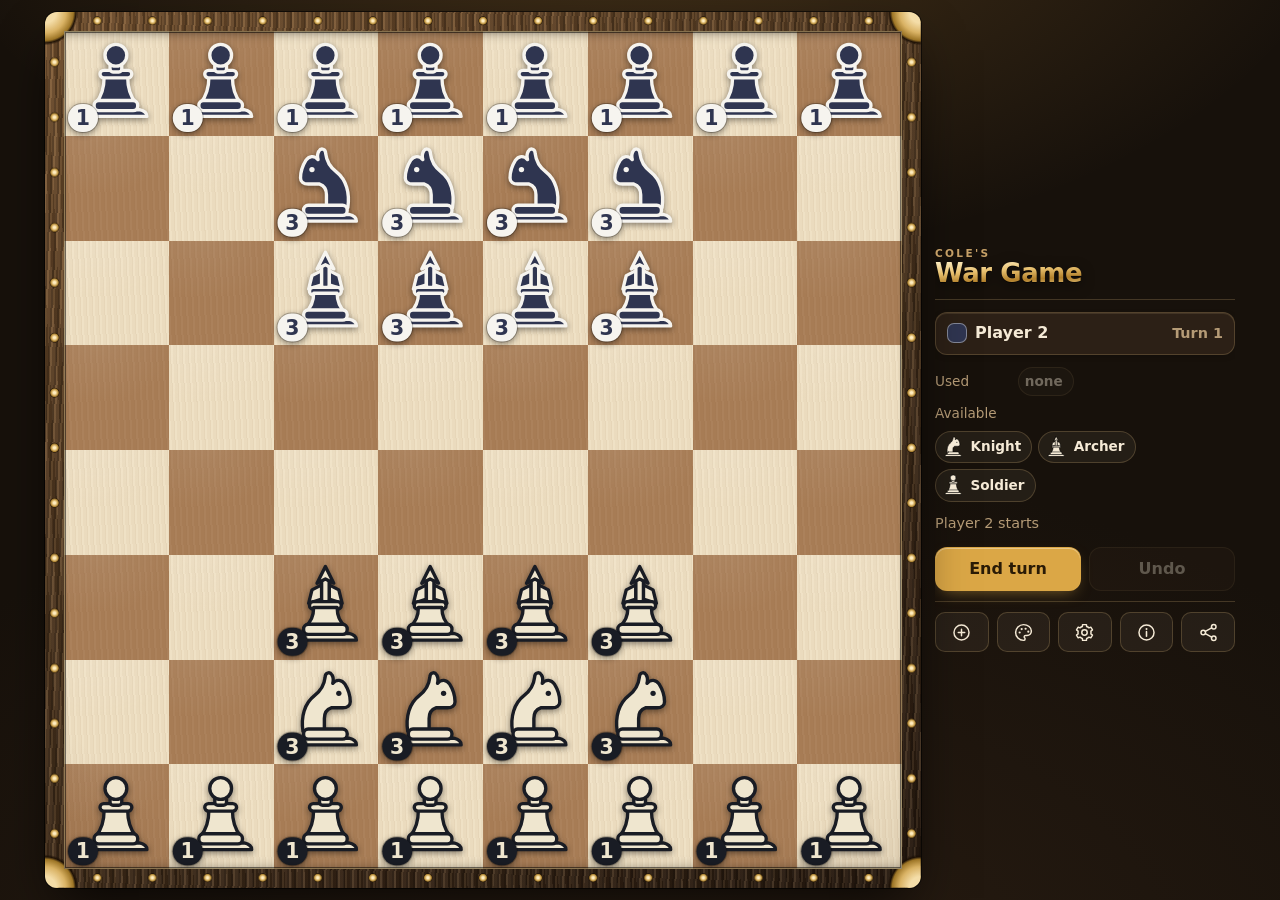
==== commit 9e307b18: "Cole's War Game: one window with an icon bar, the wordmark, distinct classic, ink and neon piece set" ====
--- a/src/index.html
+++ b/src/index.html
@@ -11,7 +11,7 @@
 <meta name="format-detection" content="telephone=no">
 <meta name="color-scheme" content="dark">
 <meta name="theme-color" content="#141821">
-<title>War Game</title>
+<title>Cole's War Game</title>
 <link rel="manifest" href="manifest.webmanifest">
 <link rel="apple-touch-icon" href="icons/apple-touch-icon.png">
 <link rel="icon" href="icons/icon-192.png">
@@ -21,7 +21,7 @@
 
 <div id="app">
 
-  <!-- ====================================================== the board -->
+  <!-- ====================================== the board and its panel -->
   <div class="stage">
     <div class="board-wrap">
       <div id="board" class="board">
@@ -33,31 +33,18 @@
       </div>
     </div>
 
-    <aside id="panel" class="panel" hidden>
+    <aside id="panel" class="panel">
       <div class="panel-top">
+        <!-- the wordmark: the two lines come from i18n in display order,
+             and ui.js says which of them is the title and which the credit -->
+        <h1 class="wordmark wordmark--panel" id="wm-panel">
+          <span class="wm-line"></span>
+          <span class="wm-line"></span>
+        </h1>
         <div class="turn-line">
           <span id="turn-swatch" class="swatch"></span>
           <span id="turn-name" class="turn-name"></span>
           <span id="turn-number" class="turn-number"></span>
-          <button type="button" id="btn-palette" class="iconbtn" data-i18n-title="game.appearance">
-            <svg viewBox="0 0 24 24" aria-hidden="true" focusable="false">
-              <path d="M12 3a9 9 0 1 0 0 18c1.1 0 1.8-.8 1.8-1.7 0-.5-.2-.9-.5-1.2-.3-.3-.5-.7-.5-1.1 0-.9.8-1.7 1.7-1.7H16c2.8 0 5-2.2 5-5 0-4-4-7.3-9-7.3z"
-                    fill="none" stroke="currentColor" stroke-width="1.7" stroke-linejoin="round"/>
-              <circle cx="7.6" cy="12" r="1.25" fill="currentColor"/>
-              <circle cx="9.9" cy="8.1" r="1.25" fill="currentColor"/>
-              <circle cx="14.4" cy="7.7" r="1.25" fill="currentColor"/>
-              <circle cx="17.5" cy="11" r="1.25" fill="currentColor"/>
-            </svg>
-          </button>
-          <button type="button" id="btn-share" class="iconbtn" data-i18n-title="game.share">
-            <svg viewBox="0 0 24 24" aria-hidden="true" focusable="false">
-              <circle cx="18" cy="5.5" r="2.6" fill="none" stroke="currentColor" stroke-width="1.7"/>
-              <circle cx="6" cy="12" r="2.6" fill="none" stroke="currentColor" stroke-width="1.7"/>
-              <circle cx="18" cy="18.5" r="2.6" fill="none" stroke="currentColor" stroke-width="1.7"/>
-              <path d="M8.4 10.8 15.6 6.8 M8.4 13.2 15.6 17.2" fill="none"
-                    stroke="currentColor" stroke-width="1.7" stroke-linecap="round"/>
-            </svg>
-          </button>
         </div>
         <div class="combo">
           <div class="combo-row">
@@ -71,70 +58,82 @@
         </div>
         <p id="panel-msg" class="panel-msg" aria-live="polite"></p>
       </div>
-      <div class="panel-actions">
-        <button type="button" id="btn-heal" class="btn btn--heal" data-i18n="action.heal" hidden></button>
-        <button type="button" id="btn-endturn" class="btn btn--primary" data-i18n="game.endTurn"></button>
-        <button type="button" id="btn-undo" class="btn" data-i18n="game.undo"></button>
-        <button type="button" id="btn-gamemenu" class="btn" data-i18n="game.menu"></button>
+
+      <div class="panel-bottom">
+        <div class="panel-actions">
+          <button type="button" id="btn-heal" class="btn btn--heal" data-i18n="action.heal" hidden></button>
+          <button type="button" id="btn-endturn" class="btn btn--primary" data-i18n="game.endTurn"></button>
+          <button type="button" id="btn-undo" class="btn" data-i18n="game.undo"></button>
+        </div>
+
+        <!-- the five icons: everything that is not a move on the board -->
+        <nav class="iconbar">
+          <button type="button" id="btn-newgame" class="iconbtn iconbtn--bar" data-i18n-title="game.newGame">
+            <svg viewBox="0 0 24 24" aria-hidden="true" focusable="false">
+              <circle cx="12" cy="12" r="8.6" fill="none" stroke="currentColor" stroke-width="1.7"/>
+              <path d="M12 8.3 V15.7 M8.3 12 H15.7" fill="none" stroke="currentColor"
+                    stroke-width="1.7" stroke-linecap="round"/>
+            </svg>
+          </button>
+          <button type="button" id="btn-appearance" class="iconbtn iconbtn--bar" data-i18n-title="game.appearance">
+            <svg viewBox="0 0 24 24" aria-hidden="true" focusable="false">
+              <path d="M12 3a9 9 0 1 0 0 18c1.1 0 1.8-.8 1.8-1.7 0-.5-.2-.9-.5-1.2-.3-.3-.5-.7-.5-1.1 0-.9.8-1.7 1.7-1.7H16c2.8 0 5-2.2 5-5 0-4-4-7.3-9-7.3z"
+                    fill="none" stroke="currentColor" stroke-width="1.7" stroke-linejoin="round"/>
+              <circle cx="7.6" cy="12" r="1.25" fill="currentColor"/>
+              <circle cx="9.9" cy="8.1" r="1.25" fill="currentColor"/>
+              <circle cx="14.4" cy="7.7" r="1.25" fill="currentColor"/>
+              <circle cx="17.5" cy="11" r="1.25" fill="currentColor"/>
+            </svg>
+          </button>
+          <button type="button" id="btn-settings" class="iconbtn iconbtn--bar" data-i18n-title="settings.title">
+            <svg viewBox="0 0 24 24" aria-hidden="true" focusable="false">
+              <circle cx="12" cy="12" r="3.1" fill="none" stroke="currentColor" stroke-width="1.7"/>
+              <path d="M19.3 13.5a7.7 7.7 0 0 0 0-3l1.8-1.4-1.9-3.2-2.1.8a7.7 7.7 0 0 0-2.6-1.5L14.2 3H9.8l-.3 2.2a7.7 7.7 0 0 0-2.6 1.5l-2.1-.8-1.9 3.2 1.8 1.4a7.7 7.7 0 0 0 0 3l-1.8 1.4 1.9 3.2 2.1-.8a7.7 7.7 0 0 0 2.6 1.5l.3 2.2h4.4l.3-2.2a7.7 7.7 0 0 0 2.6-1.5l2.1.8 1.9-3.2z"
+                    fill="none" stroke="currentColor" stroke-width="1.7" stroke-linejoin="round"/>
+            </svg>
+          </button>
+          <button type="button" id="btn-rules" class="iconbtn iconbtn--bar" data-i18n-title="rules.title">
+            <svg viewBox="0 0 24 24" aria-hidden="true" focusable="false">
+              <circle cx="12" cy="12" r="8.6" fill="none" stroke="currentColor" stroke-width="1.7"/>
+              <path d="M12 11 V16.3" fill="none" stroke="currentColor"
+                    stroke-width="1.8" stroke-linecap="round"/>
+              <circle cx="12" cy="7.9" r="1.15" fill="currentColor"/>
+            </svg>
+          </button>
+          <button type="button" id="btn-share" class="iconbtn iconbtn--bar" data-i18n-title="game.share">
+            <svg viewBox="0 0 24 24" aria-hidden="true" focusable="false">
+              <circle cx="18" cy="5.5" r="2.6" fill="none" stroke="currentColor" stroke-width="1.7"/>
+              <circle cx="6" cy="12" r="2.6" fill="none" stroke="currentColor" stroke-width="1.7"/>
+              <circle cx="18" cy="18.5" r="2.6" fill="none" stroke="currentColor" stroke-width="1.7"/>
+              <path d="M8.4 10.8 15.6 6.8 M8.4 13.2 15.6 17.2" fill="none"
+                    stroke="currentColor" stroke-width="1.7" stroke-linecap="round"/>
+            </svg>
+          </button>
+        </nav>
       </div>
     </aside>
   </div>
 
-  <!-- ======================================================= the menu -->
-  <div id="ov-menu" class="overlay overlay--menu" hidden>
-    <div class="menu card-pop" role="dialog" aria-modal="true">
-      <h1 class="menu-title" data-i18n="app.title"></h1>
-      <div class="menu-buttons" id="menu-buttons">
-        <button type="button" id="btn-new" class="btn btn--primary btn--wide" data-i18n="menu.newGame"></button>
-        <button type="button" id="btn-resume" class="btn btn--wide" data-i18n="menu.resume" hidden></button>
-        <button type="button" id="btn-rules" class="btn btn--wide" data-i18n="menu.rules"></button>
-        <button type="button" id="btn-settings" class="btn btn--wide" data-i18n="menu.settings"></button>
-        <button type="button" id="btn-invite" class="btn btn--wide" data-i18n="menu.invite"></button>
-      </div>
-      <div class="menu-confirm" id="menu-confirm" hidden>
-        <p data-i18n="menu.confirmNew"></p>
-        <button type="button" id="btn-new-yes" class="btn btn--primary btn--wide" data-i18n="menu.confirmStart"></button>
-        <button type="button" id="btn-new-no" class="btn btn--wide" data-i18n="menu.confirmBack"></button>
-      </div>
-      <div class="lang-switch" id="lang-switch-menu"></div>
-    </div>
-  </div>
-
-  <!-- ====================================================== the rules -->
-  <div id="ov-rules" class="overlay overlay--sheet" hidden>
-    <section class="sheet" role="dialog" aria-modal="true">
+  <!-- ================================================ the appearance -->
+  <div id="ov-appearance" class="overlay overlay--drawer" hidden>
+    <section class="drawer" role="dialog" aria-modal="true">
       <header class="sheet-head">
-        <h2 data-i18n="rules.title"></h2>
-        <button type="button" class="iconbtn btn-close" data-close="rules" data-i18n-title="common.close">
+        <h2 data-i18n="game.appearance"></h2>
+        <button type="button" class="iconbtn btn-close" data-close="appearance" data-i18n-title="common.close">
           <svg viewBox="0 0 24 24" aria-hidden="true" focusable="false">
             <path d="M6 6 18 18 M18 6 6 18" fill="none" stroke="currentColor"
                   stroke-width="2" stroke-linecap="round"/>
           </svg>
         </button>
       </header>
-      <div id="rules-body" class="doc-body"></div>
-    </section>
-  </div>
-
-  <!-- =================================================== the settings -->
-  <div id="ov-settings" class="overlay overlay--drawer" hidden>
-    <section class="drawer" role="dialog" aria-modal="true">
-      <header class="sheet-head">
-        <h2 data-i18n="settings.title"></h2>
-        <button type="button" class="iconbtn btn-close" data-close="settings" data-i18n-title="common.close">
-          <svg viewBox="0 0 24 24" aria-hidden="true" focusable="false">
-            <path d="M6 6 18 18 M18 6 6 18" fill="none" stroke="currentColor"
-                  stroke-width="2" stroke-linecap="round"/>
-          </svg>
-        </button>
-      </header>
-
-      <div class="drawer-body" id="settings-body">
-
-        <section class="card" id="card-appearance">
-          <h3 data-i18n="settings.appearance"></h3>
+
+      <div class="drawer-body" id="appearance-body">
+        <section class="group">
+          <h4 data-i18n="settings.theme"></h4>
           <div class="themes" id="themes"></div>
-
+        </section>
+
+        <section class="group">
           <h4 data-i18n="settings.colors"></h4>
           <div class="fields">
             <label class="field">
@@ -154,73 +153,136 @@
               <input type="color" id="set-dark">
             </label>
           </div>
-
+        </section>
+
+        <section class="group">
           <h4 data-i18n="settings.presets"></h4>
           <div class="presets" id="presets"></div>
-
+        </section>
+
+        <section class="group">
           <label class="switch">
             <input type="checkbox" id="set-random">
             <span data-i18n="settings.randomBoard"></span>
           </label>
           <button type="button" id="btn-reshuffle" class="btn btn--small" data-i18n="settings.reshuffle"></button>
-
-          <label class="switch">
-            <input type="checkbox" id="set-anim">
-            <span data-i18n="settings.animations"></span>
-          </label>
           <label class="switch">
             <input type="checkbox" id="set-coords">
             <span data-i18n="settings.coordinates"></span>
           </label>
         </section>
-
-        <section class="card">
-          <h3 data-i18n="settings.rules"></h3>
+      </div>
+    </section>
+  </div>
+
+  <!-- =================================================== the settings -->
+  <div id="ov-settings" class="overlay overlay--drawer" hidden>
+    <section class="drawer" role="dialog" aria-modal="true">
+      <header class="sheet-head">
+        <h2 data-i18n="settings.title"></h2>
+        <button type="button" class="iconbtn btn-close" data-close="settings" data-i18n-title="common.close">
+          <svg viewBox="0 0 24 24" aria-hidden="true" focusable="false">
+            <path d="M6 6 18 18 M18 6 6 18" fill="none" stroke="currentColor"
+                  stroke-width="2" stroke-linecap="round"/>
+          </svg>
+        </button>
+      </header>
+
+      <div class="drawer-body" id="settings-body">
+        <section class="group">
+          <h4 data-i18n="settings.language"></h4>
+          <div class="lang-switch" id="lang-switch"></div>
+        </section>
+
+        <section class="group">
           <label class="switch">
             <input type="checkbox" id="set-diagmoves">
             <span data-i18n="settings.diagonalMoves"></span>
           </label>
           <p class="note" data-i18n="settings.rulesNote"></p>
-        </section>
-
-        <section class="card">
-          <h3 data-i18n="settings.language"></h3>
-          <div class="lang-switch" id="lang-switch-settings"></div>
-        </section>
-
-        <section class="card">
-          <h3 data-i18n="settings.transfer"></h3>
-          <p class="note" data-i18n="settings.exportHint"></p>
-          <textarea id="export-code" class="code" rows="3" readonly dir="ltr" spellcheck="false"></textarea>
-          <div class="row">
-            <button type="button" id="btn-export" class="btn btn--small" data-i18n="settings.export"></button>
-            <button type="button" id="btn-copy" class="btn btn--small" data-i18n="settings.copy"></button>
-          </div>
-          <p class="note" data-i18n="settings.importHint"></p>
-          <textarea id="import-code" class="code" rows="3" dir="ltr" spellcheck="false"
+          <label class="switch">
+            <input type="checkbox" id="set-anim">
+            <span data-i18n="settings.animations"></span>
+          </label>
+        </section>
+      </div>
+    </section>
+  </div>
+
+  <!-- ====================================================== the rules -->
+  <div id="ov-rules" class="overlay overlay--sheet" hidden>
+    <section class="sheet" role="dialog" aria-modal="true">
+      <header class="sheet-head">
+        <h2 data-i18n="rules.title"></h2>
+        <button type="button" class="iconbtn btn-close" data-close="rules" data-i18n-title="common.close">
+          <svg viewBox="0 0 24 24" aria-hidden="true" focusable="false">
+            <path d="M6 6 18 18 M18 6 6 18" fill="none" stroke="currentColor"
+                  stroke-width="2" stroke-linecap="round"/>
+          </svg>
+        </button>
+      </header>
+      <div class="doc-body">
+        <div class="wordmark wordmark--card" id="wm-rules" aria-hidden="true">
+          <span class="wm-line"></span>
+          <span class="wm-line"></span>
+        </div>
+        <div id="rules-body"></div>
+      </div>
+    </section>
+  </div>
+
+  <!-- ====================================================== the share -->
+  <div id="ov-share" class="overlay overlay--sheet" hidden>
+    <section class="sheet" role="dialog" aria-modal="true">
+      <header class="sheet-head">
+        <h2 data-i18n="game.share"></h2>
+        <button type="button" class="iconbtn btn-close" data-close="share" data-i18n-title="common.close">
+          <svg viewBox="0 0 24 24" aria-hidden="true" focusable="false">
+            <path d="M6 6 18 18 M18 6 6 18" fill="none" stroke="currentColor"
+                  stroke-width="2" stroke-linecap="round"/>
+          </svg>
+        </button>
+      </header>
+
+      <div class="doc-body" id="share-body">
+        <section class="group">
+          <h4 data-i18n="share.invite"></h4>
+          <pre id="invite-text" class="code code--text"></pre>
+          <button type="button" id="btn-invite" class="btn btn--small"></button>
+        </section>
+
+        <section class="group" id="share-game" hidden>
+          <h4 data-i18n="share.shareGame"></h4>
+          <pre id="share-game-text" class="code code--text code--short"></pre>
+          <button type="button" id="btn-share-game" class="btn btn--small"></button>
+        </section>
+
+        <section class="group">
+          <h4 data-i18n="share.code"></h4>
+          <textarea id="export-code" class="code" rows="2" readonly dir="ltr" spellcheck="false"></textarea>
+          <button type="button" id="btn-copy-code" class="btn btn--small" data-i18n="share.copy"></button>
+        </section>
+
+        <section class="group">
+          <h4 data-i18n="share.load"></h4>
+          <textarea id="import-code" class="code" rows="2" dir="ltr" spellcheck="false"
                     autocapitalize="off" autocomplete="off" autocorrect="off"></textarea>
-          <div class="row">
-            <button type="button" id="btn-import" class="btn btn--small" data-i18n="settings.import"></button>
-            <button type="button" id="btn-paste" class="btn btn--small" data-i18n="settings.paste"></button>
-          </div>
-          <p id="transfer-msg" class="note note--live" aria-live="polite"></p>
-        </section>
-
-      </div>
+          <button type="button" id="btn-load-code" class="btn btn--small" data-i18n="share.loadBtn"></button>
+        </section>
+      </div>
+
+      <p id="share-msg" class="note note--live sheet-foot" aria-live="polite"></p>
     </section>
   </div>
 
-  <!-- ===================================================== the invite -->
-  <div id="ov-invite" class="overlay" hidden>
-    <div class="dialog" role="dialog" aria-modal="true">
-      <h2 data-i18n="invite.title"></h2>
-      <div class="row row--center" id="invite-tabs">
-        <button type="button" id="btn-invite-game" class="btn btn--small" data-i18n="invite.shareGame" hidden></button>
-      </div>
-      <pre id="invite-text" class="code invite-text"></pre>
-      <p id="invite-msg" class="note note--live" aria-live="polite"></p>
-      <button type="button" id="btn-invite-copy" class="btn btn--primary btn--wide" data-i18n="invite.copy"></button>
-      <button type="button" class="btn btn--wide" data-close="invite" data-i18n="common.close"></button>
+  <!-- ========================================= the new game question -->
+  <div id="ov-confirm" class="overlay" hidden>
+    <div class="dialog dialog--ask" role="dialog" aria-modal="true">
+      <p data-i18n="game.confirmNew"></p>
+      <div class="row row--center">
+        <button type="button" id="btn-new-yes" class="btn btn--primary" data-i18n="game.confirmStart"></button>
+        <button type="button" id="btn-new-no" class="btn" data-i18n="common.back"></button>
+      </div>
     </div>
   </div>
 
@@ -241,7 +303,6 @@
       <div id="over-swatch" class="swatch swatch--big"></div>
       <h2 id="over-title"></h2>
       <button type="button" id="btn-again" class="btn btn--primary btn--wide" data-i18n="over.playAgain"></button>
-      <button type="button" id="btn-over-menu" class="btn btn--wide" data-i18n="game.menu"></button>
     </div>
   </div>
 
--- a/src/style.css
+++ b/src/style.css
@@ -3,8 +3,8 @@
    Logical properties everywhere, so the interface mirrors in Hebrew.
    The board itself is always direction: ltr and never mirrors.
 
-   Order: tokens, shell, stage and board, pieces, marks, panel, overlays
-   (menu card, rules sheet, settings drawer, dialogs), form widgets,
+   Order: tokens, shell, stage and board, pieces, marks, panel with its
+   icon bar, overlays (drawers, sheets, dialogs), form widgets,
    EFFECTS (the animations), THEME SHELL (the tone of the page and the
    panel per theme), THEME DECORATION (the board of each theme),
    motion switches.
@@ -91,14 +91,11 @@
 
   /* room the panel takes beside the board and under it */
   --side-space: 330px;
-  --below-space: 250px;
+  --below-space: 268px;
 
   --ov-fast: 0.16s;
   --ov-slow: 0.23s;
 }
-
-/* with no game running the board has the whole stage to itself */
-body.no-game { --side-space: 48px; --below-space: 48px; }
 
 * { box-sizing: border-box; }
 
@@ -168,7 +165,9 @@
     inset 0 1px 0 rgba(255, 255, 255, 0.35),
     0 6px 16px -7px var(--accent-soft);
 }
-.btn--primary:hover { filter: brightness(1.12); }
+/* the hover of .btn is a pseudo-class and outweighs a plain class, so the
+   filled buttons say their own background again */
+.btn--primary:hover { background: var(--accent); filter: brightness(1.12); }
 .btn--heal {
   background: var(--heal);
   color: #06231a;
@@ -177,6 +176,7 @@
     inset 0 1px 0 rgba(255, 255, 255, 0.3),
     0 6px 16px -7px rgba(79, 195, 140, 0.8);
 }
+.btn--heal:hover { background: var(--heal); filter: brightness(1.08); }
 .btn--wide { inline-size: 100%; }
 .btn--small { min-block-size: 38px; padding: 0.42em 0.85em; font-size: 0.92rem; }
 .btn--small.is-on { background: var(--accent); color: var(--accent-ink); border-color: transparent; }
@@ -198,6 +198,8 @@
   cursor: pointer;
   transition: background 0.15s ease, transform 0.12s ease;
 }
+/* five of them share the bar under the panel, all the same width */
+.iconbtn--bar { flex: 1 1 0; inline-size: auto; min-inline-size: 0; block-size: 40px; }
 .iconbtn:hover { background: var(--soft-2); transform: translateY(-1px); }
 .iconbtn:focus-visible { outline: 2px solid var(--accent); outline-offset: 2px; }
 .iconbtn svg { inline-size: 21px; block-size: 21px; display: block; }
@@ -324,10 +326,6 @@
   opacity: var(--board-over-op, 1);
 }
 
-/* with no game on it the board is only a backdrop */
-body.no-game .board { pointer-events: none; }
-body.no-game .pieces { opacity: 0.55; filter: saturate(0.85); }
-
 /* coordinates */
 .coord {
   position: absolute;
@@ -628,10 +626,174 @@
   line-height: 1.35;
 }
 
-.panel-actions { display: flex; flex-wrap: wrap; gap: 10px; }
-.panel-actions .btn { flex: 1 1 45%; }
-.panel-actions .btn--primary { flex: 1 1 100%; }
+.panel-bottom { display: flex; flex-direction: column; gap: 10px; }
+
+.panel-actions { display: flex; flex-wrap: wrap; gap: 8px; }
+.panel-actions .btn { flex: 1 1 0; min-inline-size: 0; }
 .panel-actions .btn--heal { flex: 1 1 100%; }
+
+/* the five icons in one row, a hairline above them */
+.iconbar {
+  display: flex;
+  gap: 8px;
+  padding-block-start: 10px;
+  border-block-start: 1px solid var(--line);
+}
+
+/* ------------------------------------------------------- the wordmark -- */
+/* Cole's War Game set as a title, not as a label: two lines of system type
+   that differ in size, weight and tracking, a fill clipped to the letters
+   that every theme rewrites through the --wm tokens, and one short entrance
+   on the first render and on a change of theme or of language.
+   Which line is the title and which the credit is decided by ui.js, because
+   English reads the credit over the name and Hebrew reads it under it. */
+
+.wordmark {
+  --wm-title: 1.62rem;
+  --wm-credit: 0.66rem;
+  --wm-fill: linear-gradient(178deg, var(--fg) 8%, var(--muted) 116%);
+  --wm-glow: drop-shadow(0 1px 1px rgba(0, 0, 0, 0.45));
+  --wm-credit-fg: var(--muted);
+  --wm-sheen: linear-gradient(104deg,
+    rgba(255, 255, 255, 0) 42%,
+    rgba(255, 255, 255, 0.72) 50%,
+    rgba(255, 255, 255, 0) 58%);
+  margin: 0;
+  display: flex;
+  flex-direction: column;
+  align-items: flex-start;   /* the start edge: left in English, right in Hebrew */
+  gap: 1px;
+  line-height: 1.05;
+  text-align: start;
+  -webkit-user-select: none;
+  user-select: none;
+}
+
+.wm-line { display: block; white-space: nowrap; }
+
+/* the large line: the fill is clipped to the letters and the sheen, parked
+   off the word, rides over it once at the entrance */
+.wm-title {
+  font-size: var(--wm-title);
+  font-weight: 800;
+  letter-spacing: -0.015em;
+  background-image: var(--wm-sheen), var(--wm-fill);
+  background-size: 220% 100%, 100% 100%;
+  background-position: -150% 0, 0 0;
+  background-repeat: no-repeat;
+  -webkit-background-clip: text;
+  background-clip: text;
+  color: transparent;
+  -webkit-text-fill-color: transparent;
+  filter: var(--wm-glow);
+  padding-block-end: 0.08em;      /* the descenders keep their room */
+}
+
+.wm-credit {
+  font-size: var(--wm-credit);
+  font-weight: 700;
+  letter-spacing: 0.22em;
+  text-transform: uppercase;
+  color: var(--wm-credit-fg);
+}
+
+/* Hebrew has no case and its letters want no tightening */
+[lang="he"] .wm-title { letter-spacing: 0; }
+[lang="he"] .wm-credit {
+  /* Hebrew has no capitals to carry a small line, so it reads a little larger */
+  font-size: calc(var(--wm-credit) * 1.16);
+  letter-spacing: 0.04em;
+  text-transform: none;
+  font-weight: 600;
+}
+
+/* over the panel, under a hairline, the way the icon bar sits over one */
+.wordmark--panel {
+  padding-block-end: 10px;
+  border-block-end: 1px solid var(--line);
+}
+
+/* the title card of the rules sheet */
+.wordmark--card {
+  --wm-title: 2.5rem;
+  --wm-credit: 0.8rem;
+  gap: 3px;
+  margin-block-end: 18px;
+}
+
+/* the entrance: the block rises, the credit follows it, the sheen crosses
+   the title once. Both motion switches turn all three off. */
+.wordmark.is-in { animation: wmRise 380ms cubic-bezier(0.2, 0.9, 0.3, 1) both; }
+.wordmark.is-in .wm-credit { animation: wmFade 300ms ease-out 140ms both; }
+.wordmark.is-in .wm-title { animation: wmSheen 420ms ease-out 70ms both; }
+
+@keyframes wmRise {
+  from { opacity: 0; transform: translateY(8px); }
+  to { opacity: 1; transform: none; }
+}
+@keyframes wmFade {
+  from { opacity: 0; }
+  to { opacity: 1; }
+}
+@keyframes wmSheen {
+  from { background-position: -150% 0, 0 0; }
+  to { background-position: 250% 0, 0 0; }
+}
+
+/* --- one treatment per theme, tokens only ------------------------------ */
+
+/* classic: brass letters cut into walnut */
+body.theme-classic .wordmark {
+  --wm-fill: linear-gradient(177deg, #fff3cd 0%, #e8c06e 38%, #b2802b 66%, #f4dda1 100%);
+  --wm-glow: drop-shadow(0 1px 0 rgba(0, 0, 0, 0.6)) drop-shadow(0 3px 7px rgba(0, 0, 0, 0.45));
+  --wm-credit-fg: #c6a067;
+}
+
+/* heraldic: a book face, and the only theme whose page is dark while its
+   cards are parchment, so the panel wears gold and the card wears wine */
+body.theme-heraldic .wordmark {
+  --wm-fill: linear-gradient(177deg, #f8e6b4 0%, #dcb465 44%, #a97c22 74%, #f3dfa8 100%);
+  --wm-glow: drop-shadow(0 1px 0 rgba(0, 0, 0, 0.55));
+  --wm-credit-fg: #cfa05a;
+  --wm-sheen: linear-gradient(104deg,
+    rgba(255, 255, 255, 0) 42%, rgba(255, 255, 255, 0.72) 50%, rgba(255, 255, 255, 0) 58%);
+  font-family: "Iowan Old Style", "Palatino Linotype", Palatino, Georgia, serif;
+}
+body.theme-heraldic .wordmark--card {
+  --wm-fill: linear-gradient(177deg, #a82c2c 0%, #7d1c1c 52%, #5b1111 100%);
+  --wm-glow: drop-shadow(0 1px 0 rgba(255, 255, 255, 0.7));
+  --wm-credit-fg: #8a6224;
+  --wm-sheen: linear-gradient(104deg,
+    rgba(255, 222, 150, 0) 42%, rgba(255, 222, 150, 0.75) 50%, rgba(255, 222, 150, 0) 58%);
+}
+
+/* ink: one black stroke on paper */
+body.theme-ink .wordmark {
+  --wm-fill: linear-gradient(177deg, #24252b 0%, #101116 100%);
+  --wm-glow: none;
+  --wm-credit-fg: #6f6e67;
+  --wm-sheen: linear-gradient(104deg,
+    rgba(255, 255, 255, 0) 42%, rgba(255, 255, 255, 0.55) 50%, rgba(255, 255, 255, 0) 58%);
+  font-family: "Iowan Old Style", "Palatino Linotype", Palatino, Georgia, serif;
+}
+body.theme-ink .wm-title { letter-spacing: 0.005em; }
+
+/* neon: a lit sign over the board */
+body.theme-neon .wordmark {
+  --wm-fill: linear-gradient(177deg, #ffffff 0%, #b9fbff 30%, #37f0ff 62%, #ff4fd8 100%);
+  --wm-glow: drop-shadow(0 0 5px rgba(55, 240, 255, 0.85))
+             drop-shadow(0 0 16px rgba(55, 240, 255, 0.45));
+  --wm-credit-fg: #7fd8ff;
+}
+
+/* toy: a sticker with a hard shadow */
+body.theme-toy .wordmark {
+  --wm-fill: linear-gradient(177deg, #ff9cb8 0%, #ff6b8a 52%, #ec4a72 100%);
+  --wm-glow: drop-shadow(2px 3px 0 rgba(45, 42, 70, 0.9));
+  --wm-credit-fg: #6a5fd0;
+}
+body.theme-toy .wm-title { letter-spacing: 0.005em; }
+body.theme-toy .wm-credit { letter-spacing: 0.2em; }
 
 /* ------------------------------------------------- portrait and phone -- */
 
@@ -651,8 +813,7 @@
 
 /* a phone: the board takes the width, the panel is a bar under it */
 @media (max-width: 600px) {
-  :root { --below-space: 200px; }
-  body.no-game { --below-space: 30px; }
+  :root { --below-space: 212px; }
   .stage { flex-direction: column; gap: 6px; padding: 4px; }
   .board-wrap {
     --board-size: max(160px, min(calc(var(--vw) - 8px), calc(var(--vh) - var(--below-space))));
@@ -665,25 +826,50 @@
     max-inline-size: none;
     gap: 6px;
   }
-  .panel-top { gap: 6px; }
-  .turn-line { padding: 6px 9px; border-radius: 11px; font-size: 0.92rem; }
+  /* the wordmark shrinks and holds the first row on its own */
+  .wordmark--panel {
+    --wm-title: 1.18rem;
+    --wm-credit: 0.54rem;
+    flex: 1 1 100%;
+    padding-block-end: 6px;
+  }
+  .wordmark--card { --wm-title: 1.85rem; --wm-credit: 0.72rem; margin-block-end: 14px; }
+
+  /* row one: the turn line with the chips beside it. The two bases add up
+     to less than the row, gap included, so they never wrap apart; the chips
+     keep the glyph alone, the one the piece wears on the board */
+  .panel-top { flex-direction: row; align-items: center; flex-wrap: wrap; gap: 8px; }
+  .turn-line {
+    flex: 1 1 44%;
+    min-inline-size: 0;
+    gap: 6px;
+    padding: 6px 8px;
+    border-radius: 11px;
+    font-size: 0.92rem;
+  }
+  .turn-line .swatch { inline-size: 1.05em; block-size: 1.05em; border-radius: 5px; }
+  .turn-number { font-size: 0.82rem; }
+  /* the turn line stays one line: a long name is cut, never folded */
+  .turn-name,
+  .turn-number { white-space: nowrap; overflow: hidden; text-overflow: ellipsis; }
   .iconbtn { inline-size: 32px; block-size: 32px; }
-  .combo { flex-direction: row; gap: 10px; flex-wrap: wrap; }
-  .combo-label { min-inline-size: 0; }
-  .chip { font-size: 0.78rem; padding: 2px 8px 2px 4px; }
-  [dir="rtl"] .chip { padding: 2px 4px 2px 8px; }
-  .chip-ico { inline-size: 1.4em; block-size: 1.4em; }
-  .panel-msg { font-size: 0.82rem; min-block-size: 1.1em; }
+  .iconbtn--bar { inline-size: auto; block-size: 36px; }
+  .combo { flex: 1 1 48%; min-inline-size: 0; flex-direction: row; gap: 10px; flex-wrap: wrap; }
+  .combo-label { min-inline-size: 0; font-size: 0.78rem; }
+  .chip { font-size: 0.78rem; padding: 2px 5px; }
+  .chip:not(.chip--dim) > span:not(.chip-ico) { display: none; }
+  .chip-ico { inline-size: 1.5em; block-size: 1.5em; }
+  .panel-msg { flex: 1 1 100%; font-size: 0.82rem; min-block-size: 1.1em; }
+  /* row two: End turn and Undo. row three: the icons */
+  .panel-bottom { gap: 6px; }
   .panel-actions { gap: 6px; }
-  .panel-actions .btn,
-  .panel-actions .btn--primary,
-  .panel-actions .btn--heal {
-    flex: 1 1 22%;
+  .panel-actions .btn {
     min-block-size: 40px;
     padding: 0.4em 0.5em;
     font-size: 0.88rem;
     border-radius: 10px;
   }
+  .iconbar { gap: 6px; padding-block-start: 6px; }
 }
 
 /* ---------------------------------------------------------- overlays --- */
@@ -704,48 +890,15 @@
 }
 .overlay.is-open { opacity: 1; }
 .overlay[hidden] { display: none; }
-/* the menu waits behind a sheet, a drawer or a dialog opened from it */
-.overlay--menu.is-under { opacity: 0; pointer-events: none; }
-
-/* the card of the menu and the dialogs */
-.card-pop,
+
+/* the cards: the question, the merge, the game over */
 .dialog {
   transform: translateY(12px) scale(0.965);
   transition: transform var(--ov-slow) cubic-bezier(0.18, 0.9, 0.28, 1.08);
 }
-.overlay.is-open .card-pop,
 .overlay.is-open .dialog { transform: none; }
 
-.menu {
-  position: relative;
-  display: flex;
-  flex-direction: column;
-  gap: 18px;
-  inline-size: min(380px, 100%);
-  max-block-size: 100%;
-  overflow-y: auto;
-  text-align: center;
-  background: var(--card-bg);
-  border: 1px solid var(--line);
-  border-radius: calc(var(--r-card) + 2px);
-  padding: 22px 20px;
-  box-shadow: var(--ov-shadow);
-}
-.menu-title {
-  margin: 0;
-  font-size: clamp(1.7rem, 6vw, 2.6rem);
-  font-weight: 800;
-  letter-spacing: 0.01em;
-  color: var(--title-fg, var(--fg));
-  text-shadow: var(--title-shadow, none);
-}
-.menu-buttons { display: flex; flex-direction: column; gap: 10px; }
-.menu-buttons[hidden] { display: none; }
-.menu-confirm { display: flex; flex-direction: column; gap: 10px; }
-.menu-confirm[hidden] { display: none; }
-.menu-confirm p { margin: 0 0 2px; color: var(--muted); font-size: 0.95rem; }
-
-/* the rules sheet */
+/* the rules sheet and the share sheet */
 .overlay--sheet { padding: 12px; }
 .sheet {
   inline-size: min(760px, 100%);
@@ -774,6 +927,15 @@
 }
 .sheet-head h2 { margin: 0; font-size: 1.1rem; flex: 1 1 auto; }
 
+/* the line a sheet answers in: it takes no room until there is a word */
+.sheet-foot {
+  flex: 0 0 auto;
+  padding: 9px 18px;
+  border-block-start: 1px solid var(--line);
+  text-align: start;
+}
+.sheet-foot:empty { display: none; }
+
 .doc-body {
   flex: 1 1 auto;
   overflow-y: auto;
@@ -820,8 +982,8 @@
 }
 .combo-plus { color: var(--muted); }
 
-/* the settings drawer: from the inline end in landscape, from the bottom
-   in portrait, always over the panel and never over the whole board */
+/* the drawers: from the inline end in landscape, from the bottom in
+   portrait, always over the panel and never over the whole board */
 .overlay--drawer {
   padding: 0;
   align-items: stretch;
@@ -927,35 +1089,30 @@
   font-variant-numeric: tabular-nums;
 }
 
-.invite-text {
-  text-align: start;
-  white-space: pre-wrap;
-  word-break: break-word;
-  max-block-size: 40vh;
-  overflow-y: auto;
+/* the small card the New game icon asks in */
+.dialog--ask { inline-size: min(390px, 100%); }
+.dialog--ask .btn { flex: 1 1 0; min-inline-size: 0; padding-inline: 0.7em; }
+
+.row--center { justify-content: center; }
+
+/* --------------------------------------------------- the form widgets -- */
+
+/* one group of the drawers and of the share sheet: a quiet label over
+   its controls, the same spacing everywhere */
+.group { display: flex; flex-direction: column; gap: 10px; }
+.group + .group {
+  margin-block-start: 18px;
+  padding-block-start: 18px;
+  border-block-start: 1px solid var(--line);
+}
+.group h4 {
   margin: 0;
-}
-.row--center { justify-content: center; }
-
-/* --------------------------------------------------- the form widgets -- */
-
-.card {
-  background: var(--soft);
-  border: 1px solid var(--line);
-  border-radius: var(--r-btn);
-  padding: 14px;
-  margin-block-end: 14px;
-  display: flex;
-  flex-direction: column;
-  gap: 10px;
-}
-.card h3 { margin: 0; font-size: 1rem; color: var(--fg); }
-.card h4 {
-  margin: 0.3em 0 -0.2em;
   font-size: 0.82rem;
   font-weight: 600;
+  letter-spacing: 0.02em;
   color: var(--muted);
 }
+.group .btn--small { align-self: flex-start; }
 
 .themes { display: grid; grid-template-columns: repeat(auto-fit, minmax(92px, 1fr)); gap: 8px; }
 .theme-btn {
@@ -1058,6 +1215,18 @@
   resize: vertical;
   word-break: break-all;
 }
+/* the invite message and the link of this game, for copying by hand */
+.code--text {
+  margin: 0;
+  text-align: start;
+  white-space: pre-wrap;
+  word-break: break-word;
+  max-block-size: 34vh;
+  overflow-y: auto;
+}
+.code--short { max-block-size: 5.4em; }
+.code--text { resize: none; }
+
 .row { display: flex; gap: 8px; flex-wrap: wrap; }
 
 /* =====================================================================
@@ -1481,7 +1650,6 @@
   --fx-heal-num: #2f6b46;
 }
 /* the ink theme writes in a book face, the whole interface with it */
-body.theme-ink .menu-title,
 body.theme-ink .sheet-head h2,
 body.theme-ink .dialog h2,
 body.theme-ink .float,
@@ -1558,7 +1726,6 @@
     inset 0 0 0 1px rgba(255, 255, 255, 0.5),
     0 0 18px -2px rgba(55, 240, 255, 0.8);
 }
-body.theme-neon .menu,
 body.theme-neon .dialog,
 body.theme-neon .sheet,
 body.theme-neon .drawer {
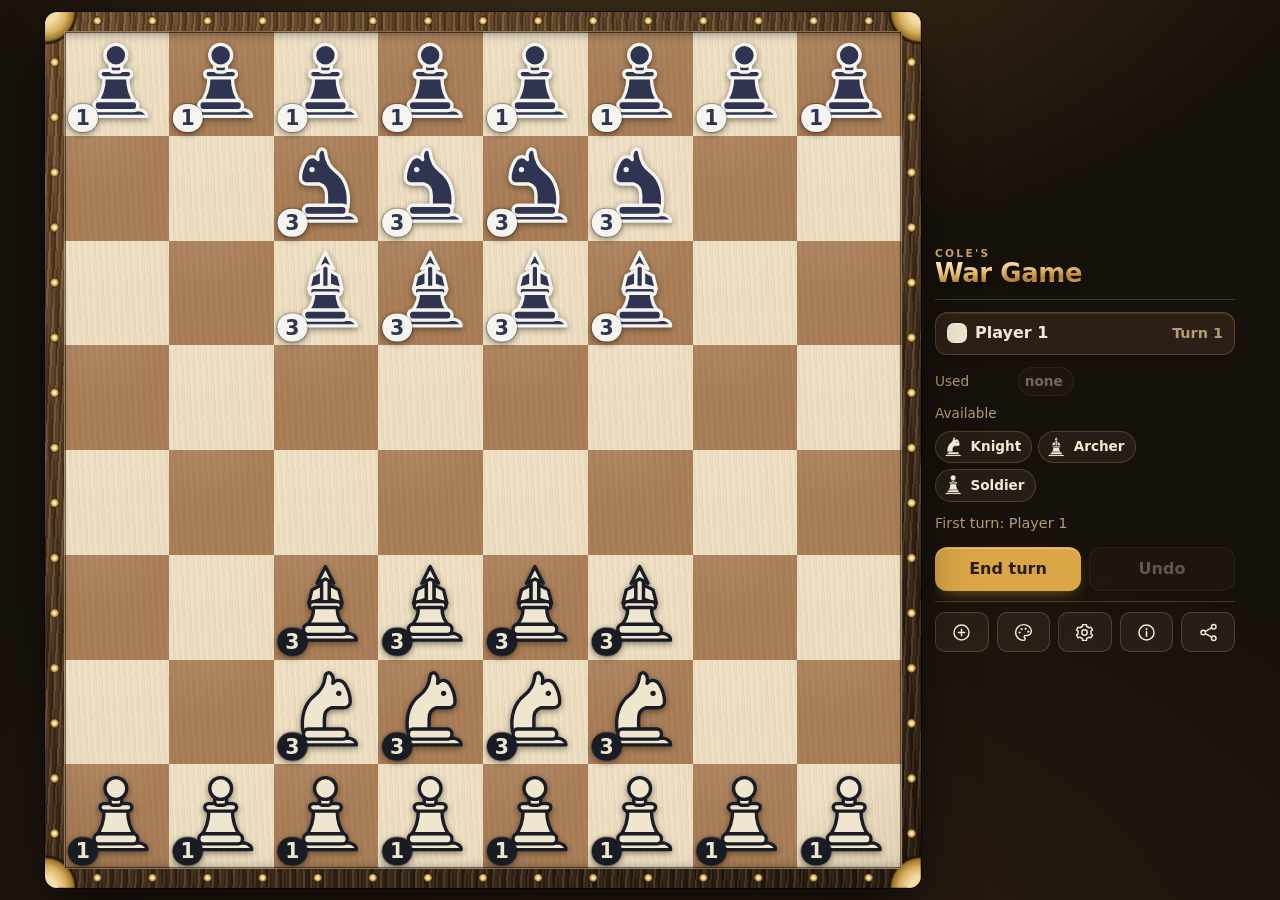
==== commit c2ae9c91: "Play against the computer at three levels: easy, medium and hard, chosen in the New game sheet src/a" ====
--- a/src/index.html
+++ b/src/index.html
@@ -275,12 +275,16 @@
     </section>
   </div>
 
-  <!-- ========================================= the new game question -->
-  <div id="ov-confirm" class="overlay" hidden>
-    <div class="dialog dialog--ask" role="dialog" aria-modal="true">
-      <p data-i18n="game.confirmNew"></p>
+  <!-- ============================================ the new game sheet -->
+  <div id="ov-newgame" class="overlay" hidden>
+    <div class="dialog dialog--ask" role="dialog" aria-modal="true" aria-labelledby="ng-title">
+      <h2 id="ng-title" data-i18n="game.newGame"></h2>
+      <!-- the two controls are drawn by ui.js, so they follow the language -->
+      <div class="seg" id="seg-opponent" role="group"></div>
+      <div class="seg" id="seg-level" role="group" hidden></div>
+      <p id="ng-warn" data-i18n="game.confirmNew" hidden></p>
       <div class="row row--center">
-        <button type="button" id="btn-new-yes" class="btn btn--primary" data-i18n="game.confirmStart"></button>
+        <button type="button" id="btn-new-yes" class="btn btn--primary" data-i18n="game.start"></button>
         <button type="button" id="btn-new-no" class="btn" data-i18n="common.back"></button>
       </div>
     </div>
@@ -312,6 +316,7 @@
 <script src="themes.js"></script>
 <script src="icons.js"></script>
 <script src="engine.js"></script>
+<script src="ai.js"></script>
 <script src="ui.js"></script>
 </body>
 </html>
--- a/src/style.css
+++ b/src/style.css
@@ -220,6 +220,47 @@
   box-shadow: var(--btn-inset);
 }
 .lang-btn.is-on { background: var(--accent); color: var(--accent-ink); border-color: transparent; }
+
+/* the segmented controls of the new game sheet: one track, the chosen
+   segment filled with the accent. The segments share the track equally,
+   so two or three of them fit a phone in either language */
+.seg[hidden] { display: none; }   /* a class display beats the plain attribute */
+.seg {
+  display: flex;
+  gap: 4px;
+  padding: 4px;
+  background: var(--soft);
+  border: 1px solid var(--line);
+  border-radius: var(--r-pill);
+}
+.seg-btn {
+  appearance: none;
+  -webkit-appearance: none;
+  font: inherit;
+  font-weight: 600;
+  flex: 1 1 0;
+  min-inline-size: 0;
+  color: var(--muted);
+  background: transparent;
+  border: 0;
+  border-radius: var(--r-pill);
+  padding: 0.45em 0.4em;
+  min-block-size: 40px;
+  cursor: pointer;
+  touch-action: manipulation;
+  white-space: nowrap;
+  overflow: hidden;
+  text-overflow: ellipsis;
+  transition: background 0.15s ease, color 0.15s ease;
+}
+.seg-btn:hover { color: var(--fg); background: var(--soft-2); }
+.seg-btn:focus-visible { outline: 2px solid var(--accent); outline-offset: -2px; }
+.seg-btn.is-on {
+  color: var(--accent-ink);
+  background: var(--accent);
+  box-shadow: var(--btn-drop);
+}
+.seg-btn.is-on:hover { background: var(--accent); color: var(--accent-ink); }
 
 /* --------------------------------------------------- stage and board --- */
 
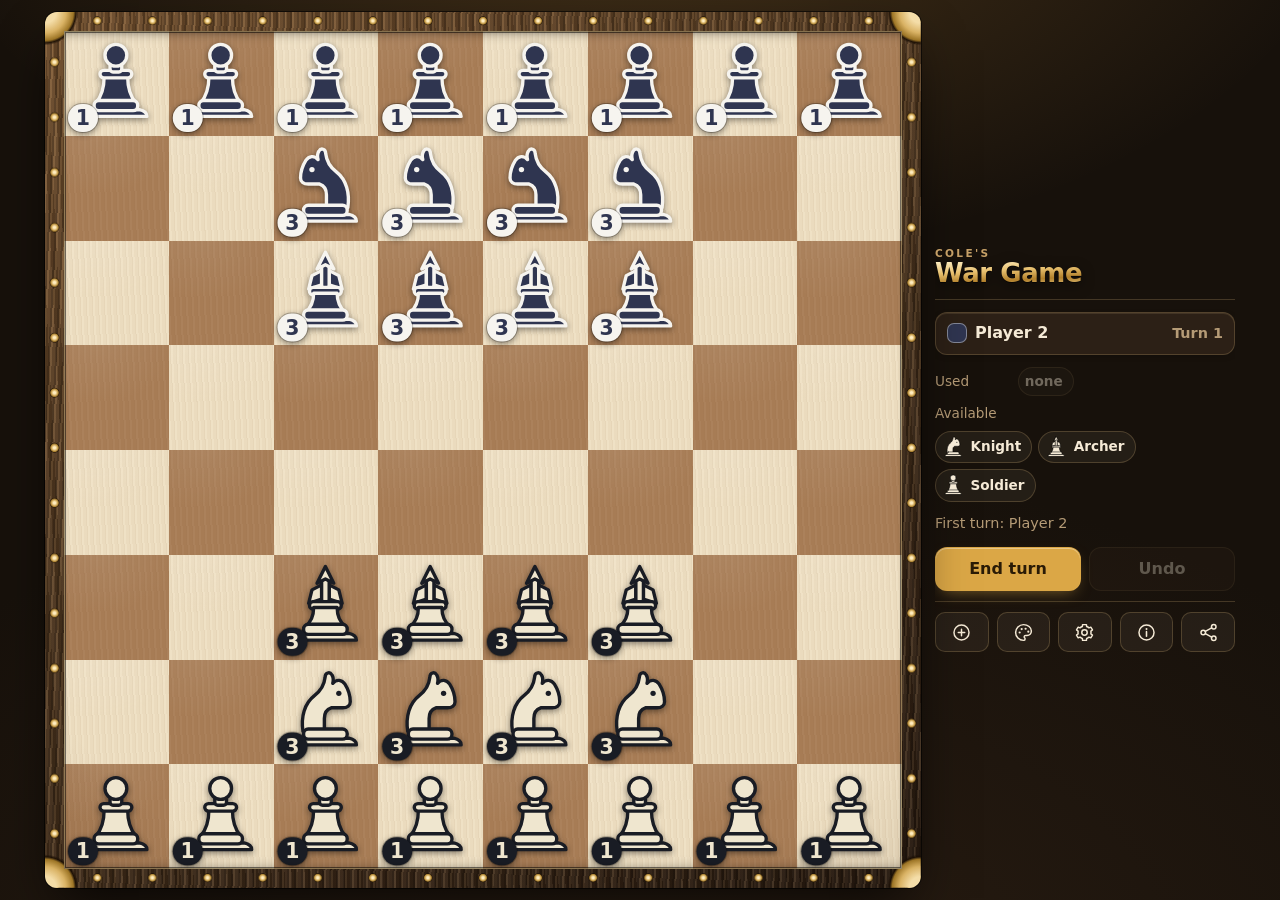
==== commit 5a940282: "A hybrid that may both strike and shoot an enemy asks which: a tap on that enemy opens Attack and Fi" ====
--- a/src/index.html
+++ b/src/index.html
@@ -205,6 +205,8 @@
             <span data-i18n="settings.animations"></span>
           </label>
         </section>
+
+        <p class="note note--build" id="build-stamp"></p>
       </div>
     </section>
   </div>
--- a/src/style.css
+++ b/src/style.css
@@ -548,12 +548,47 @@
   block-size: 32%;
   color: var(--fire);
   filter: drop-shadow(0 1px 2px rgba(0, 0, 0, 0.8));
-  /* the bow itself takes the tap, so a target that may be both attacked and
-     fired at still offers the two */
+}
+.bowmark svg { inline-size: 100%; block-size: 100%; display: block; }
+
+/* the choice on a square the piece may both strike and fire at: two pills
+   over the enemy, wider than the square, the way the Heal pill is */
+.pick {
+  position: absolute;
+  inset-block-start: 0;
+  left: 0;
+  inline-size: 12.5%;
+  block-size: 12.5%;
+  pointer-events: none;
+  display: flex;
+  align-items: center;
+  justify-content: center;
+  gap: 0.3em;
+  font-size: calc(var(--sq) * 0.24);
+  /* the pills read left to right in both languages, so that on the edge
+     columns they can be kept inside the board */
+  direction: ltr;
+}
+.pick--start { justify-content: flex-start; }
+.pick--end { justify-content: flex-end; }
+.pick-btn {
   pointer-events: auto;
+  display: inline-flex;
+  align-items: center;
+  gap: 0.3em;
+  padding: 0.15em 0.55em;
+  border-radius: 999px;
+  border: 0;
   cursor: pointer;
-}
-.bowmark svg { inline-size: 100%; block-size: 100%; display: block; }
+  font: inherit;
+  font-weight: 800;
+  line-height: 1.5;
+  white-space: nowrap;
+  box-shadow: 0 2px 6px rgba(0, 0, 0, 0.5);
+}
+.pick-btn svg { inline-size: 1.1em; block-size: 1.1em; display: block; }
+.pick-btn--attack { background: var(--danger); color: #fff; }
+.pick-btn--fire { background: var(--fire); color: #2a1600; }
 
 .heal-btn {
   position: absolute;
